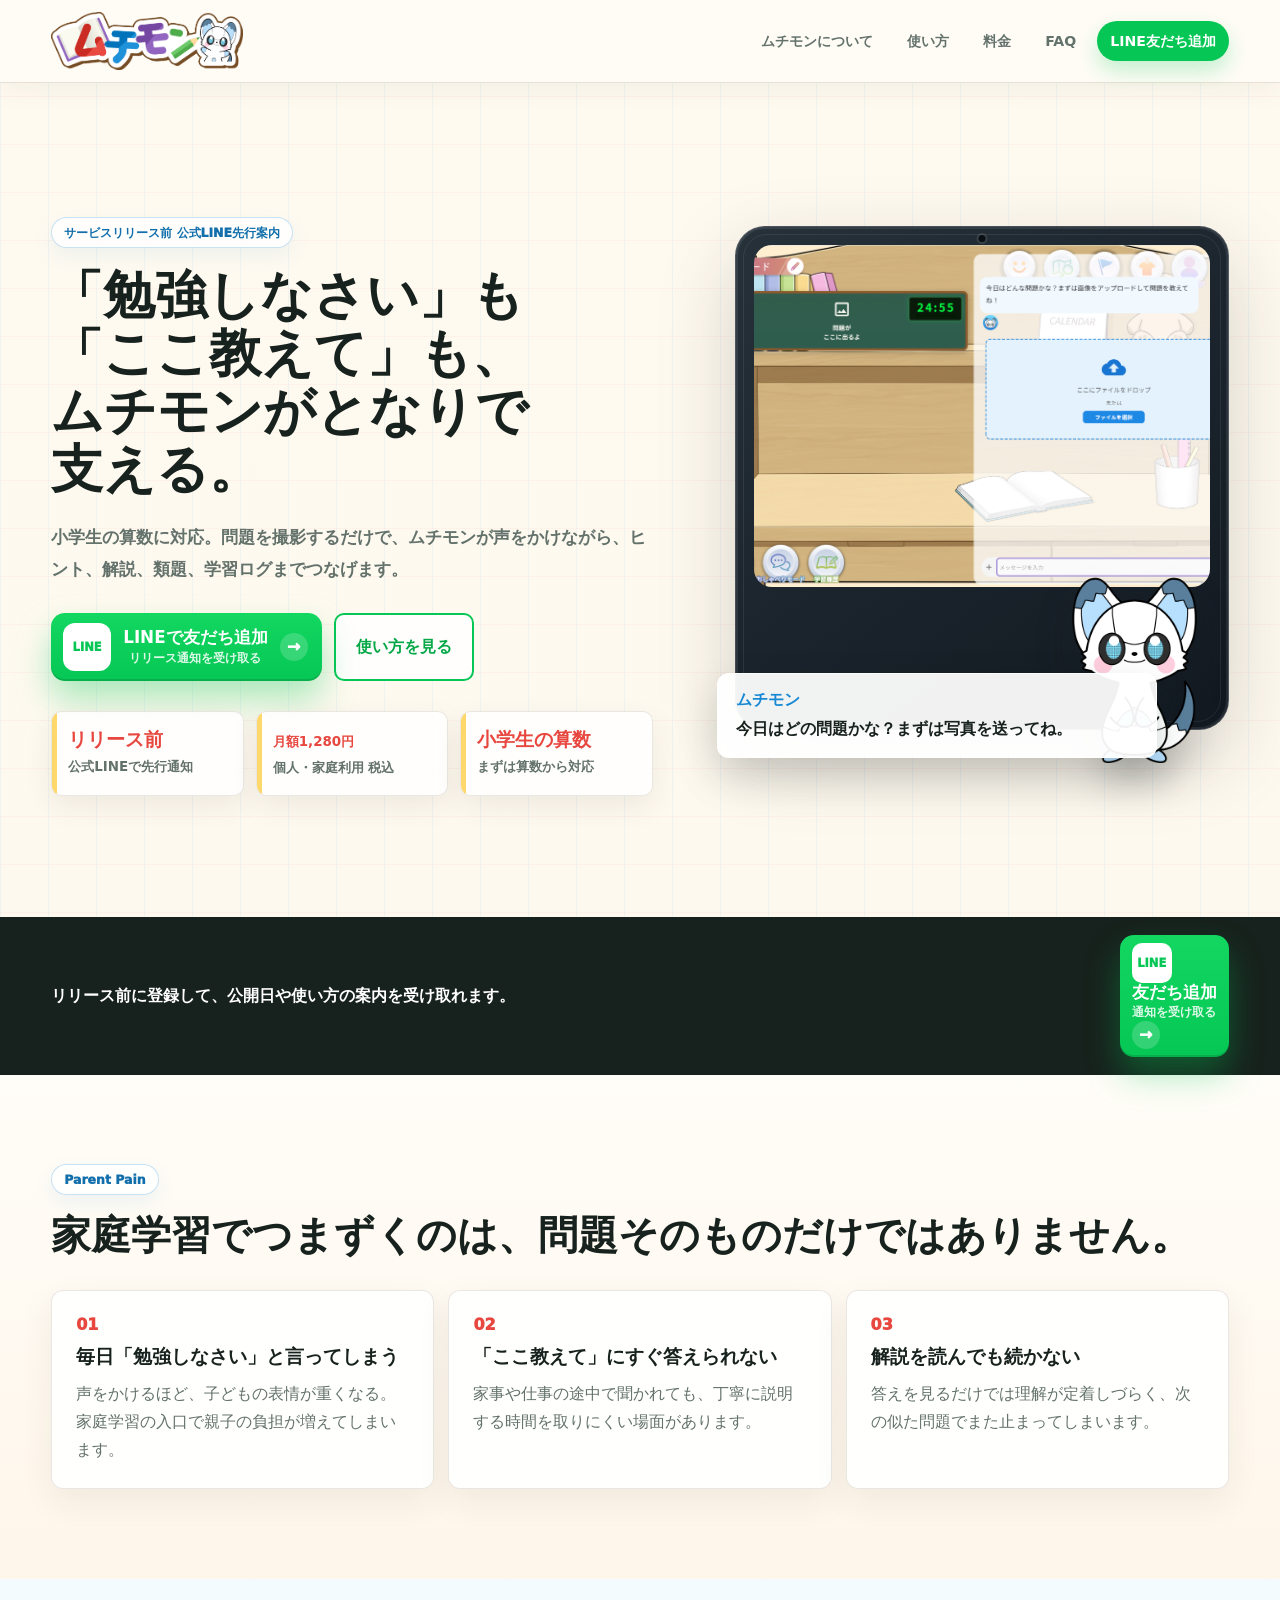
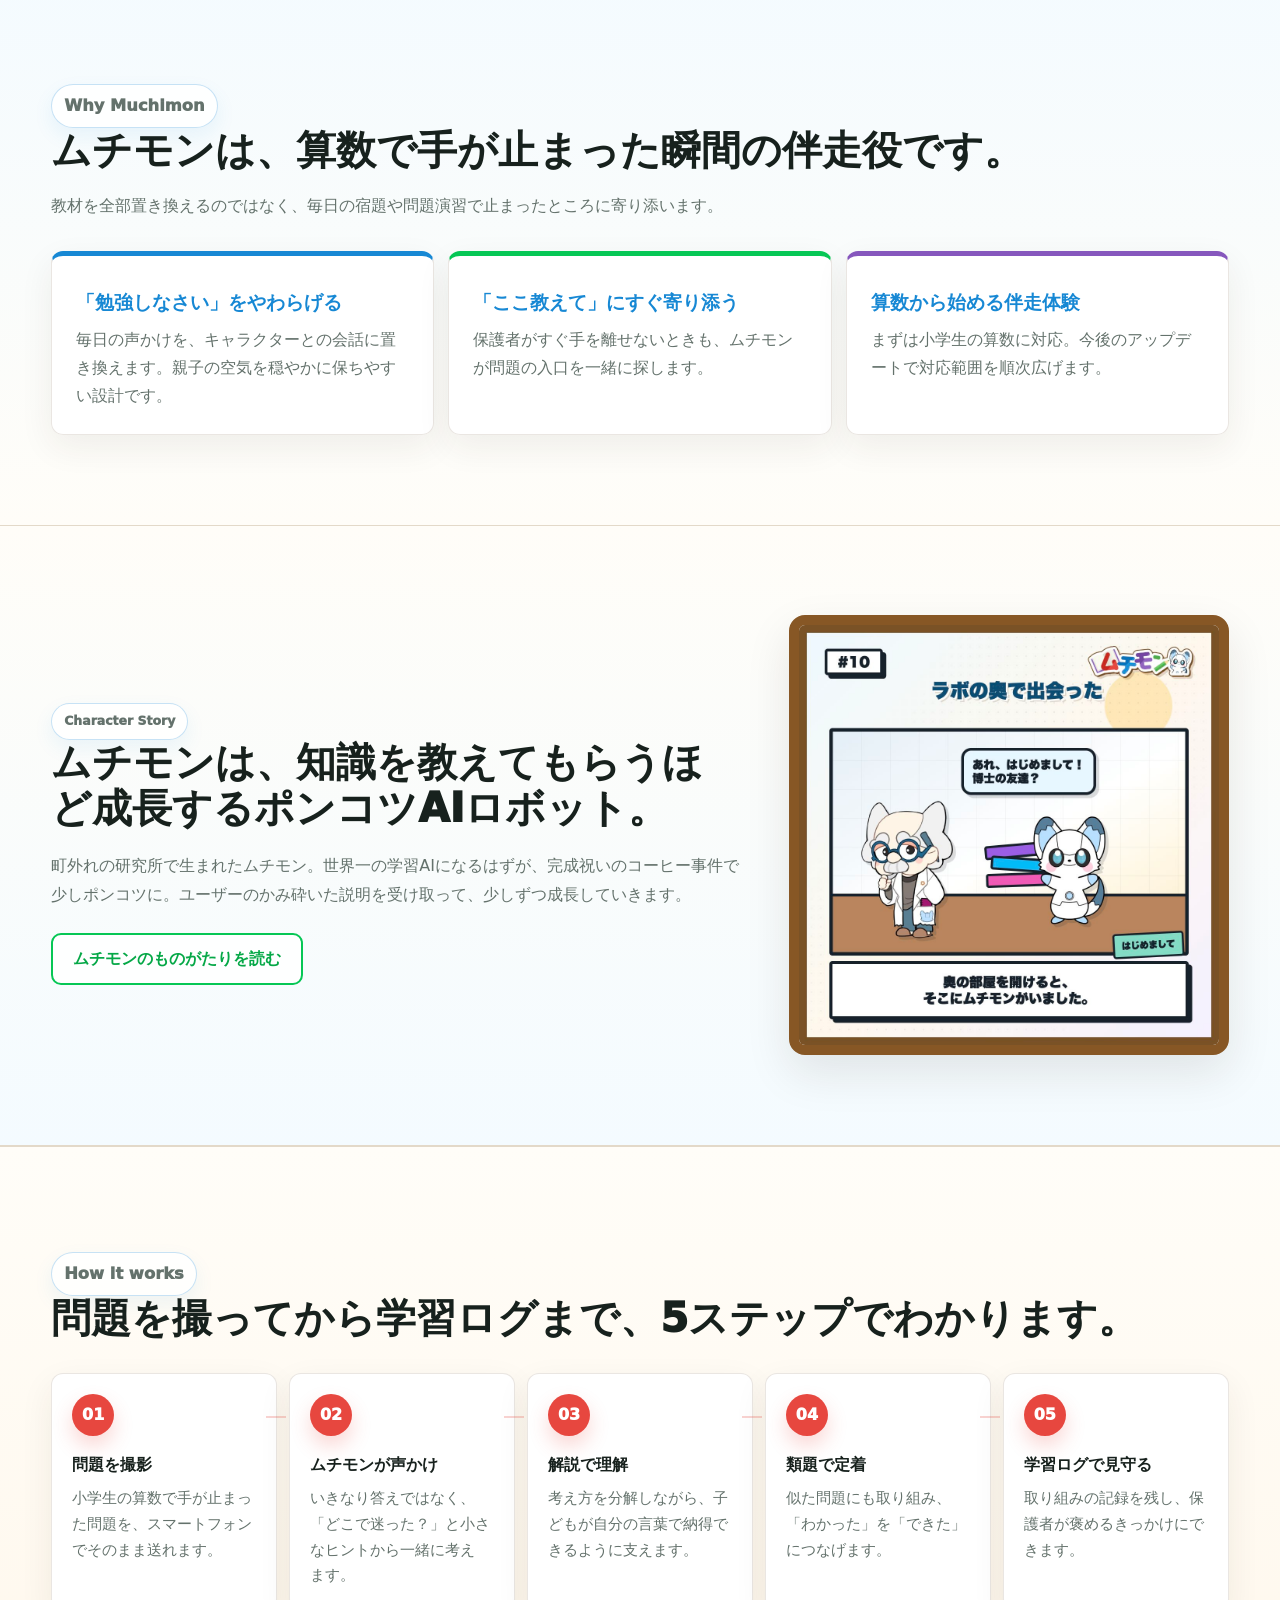
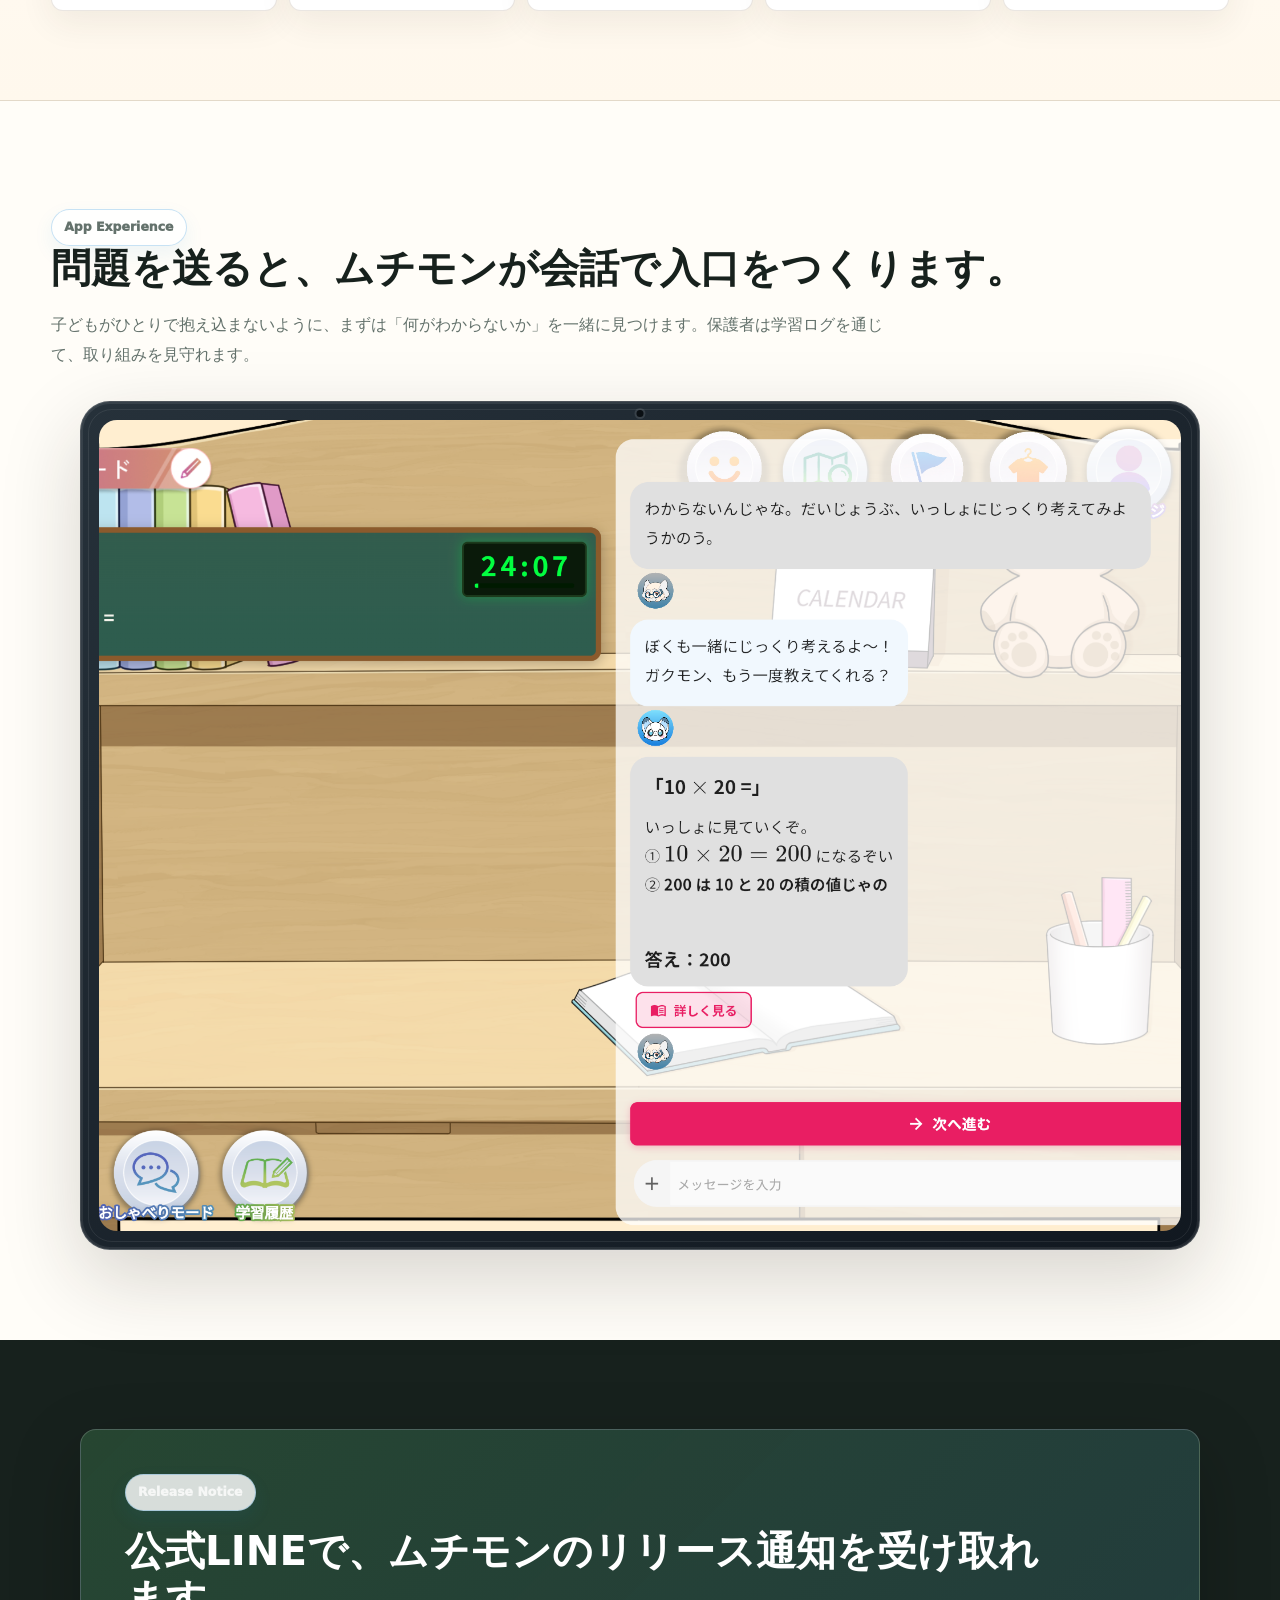
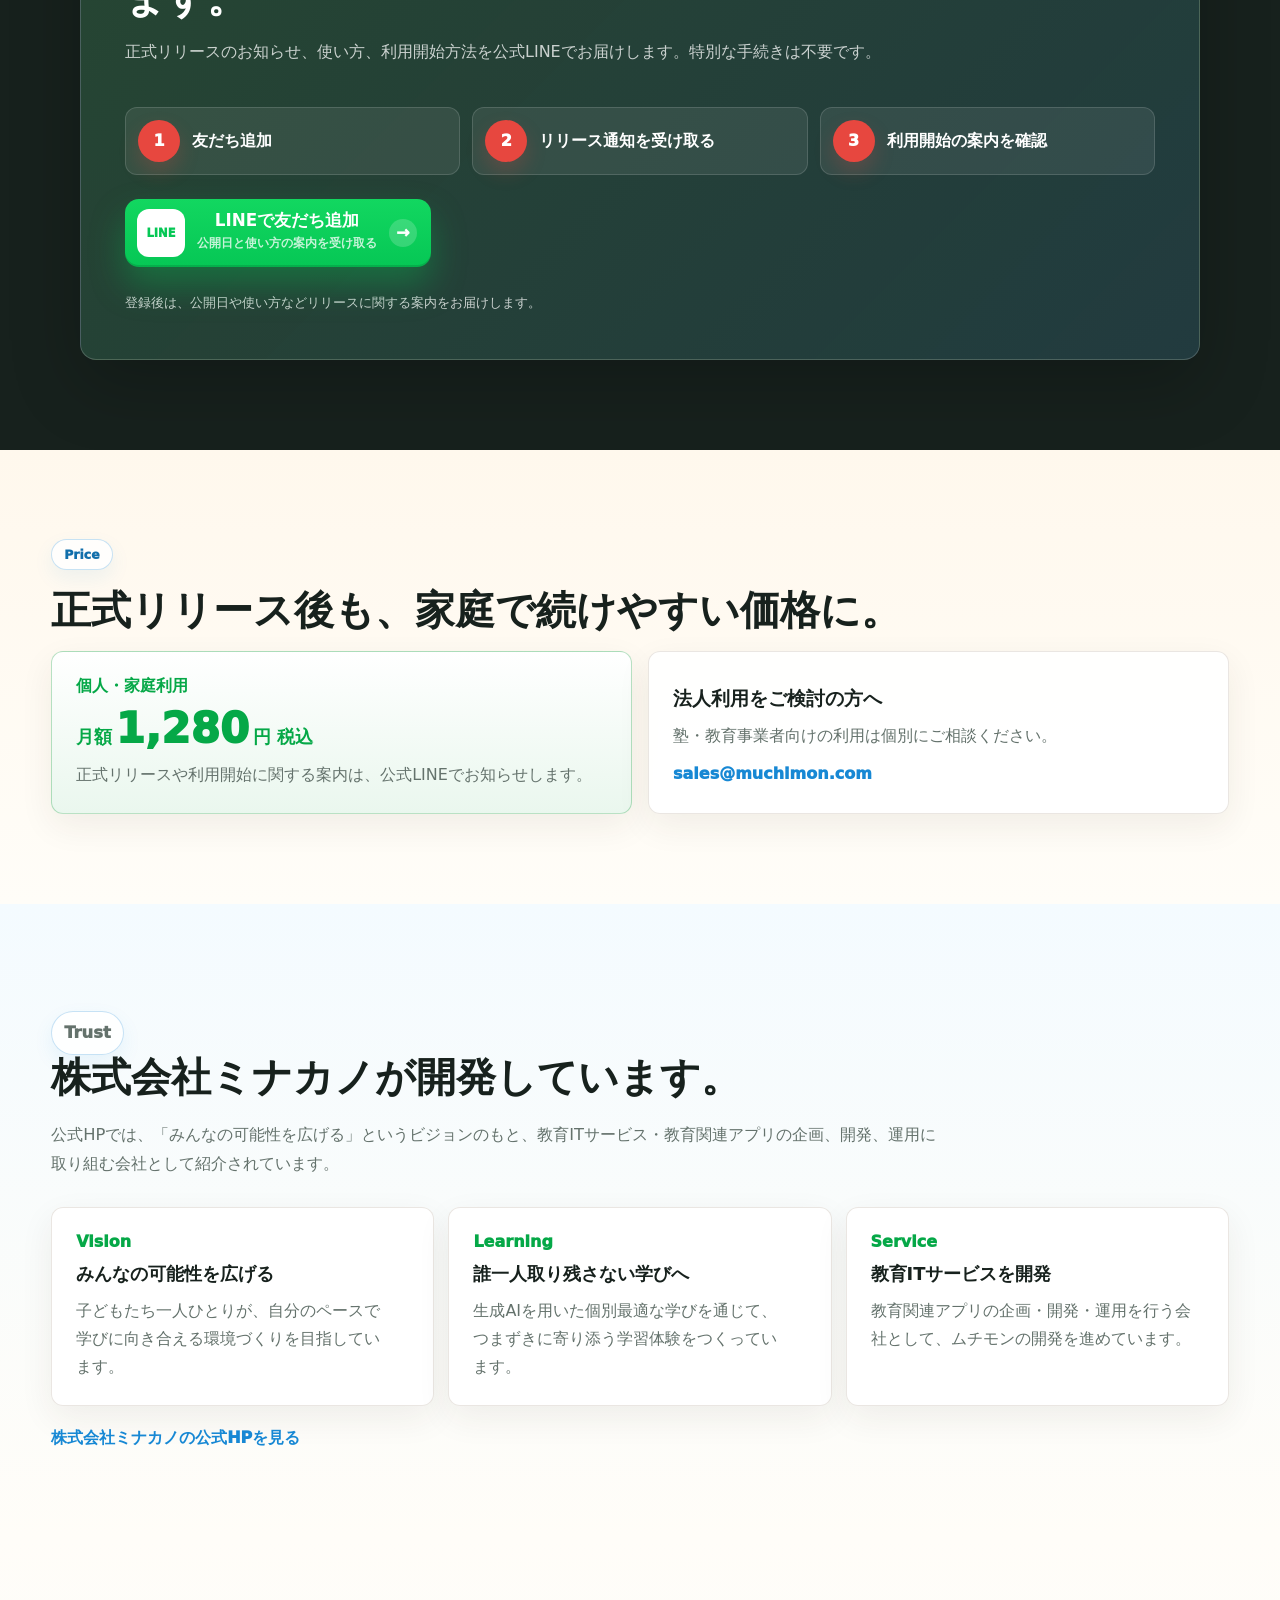
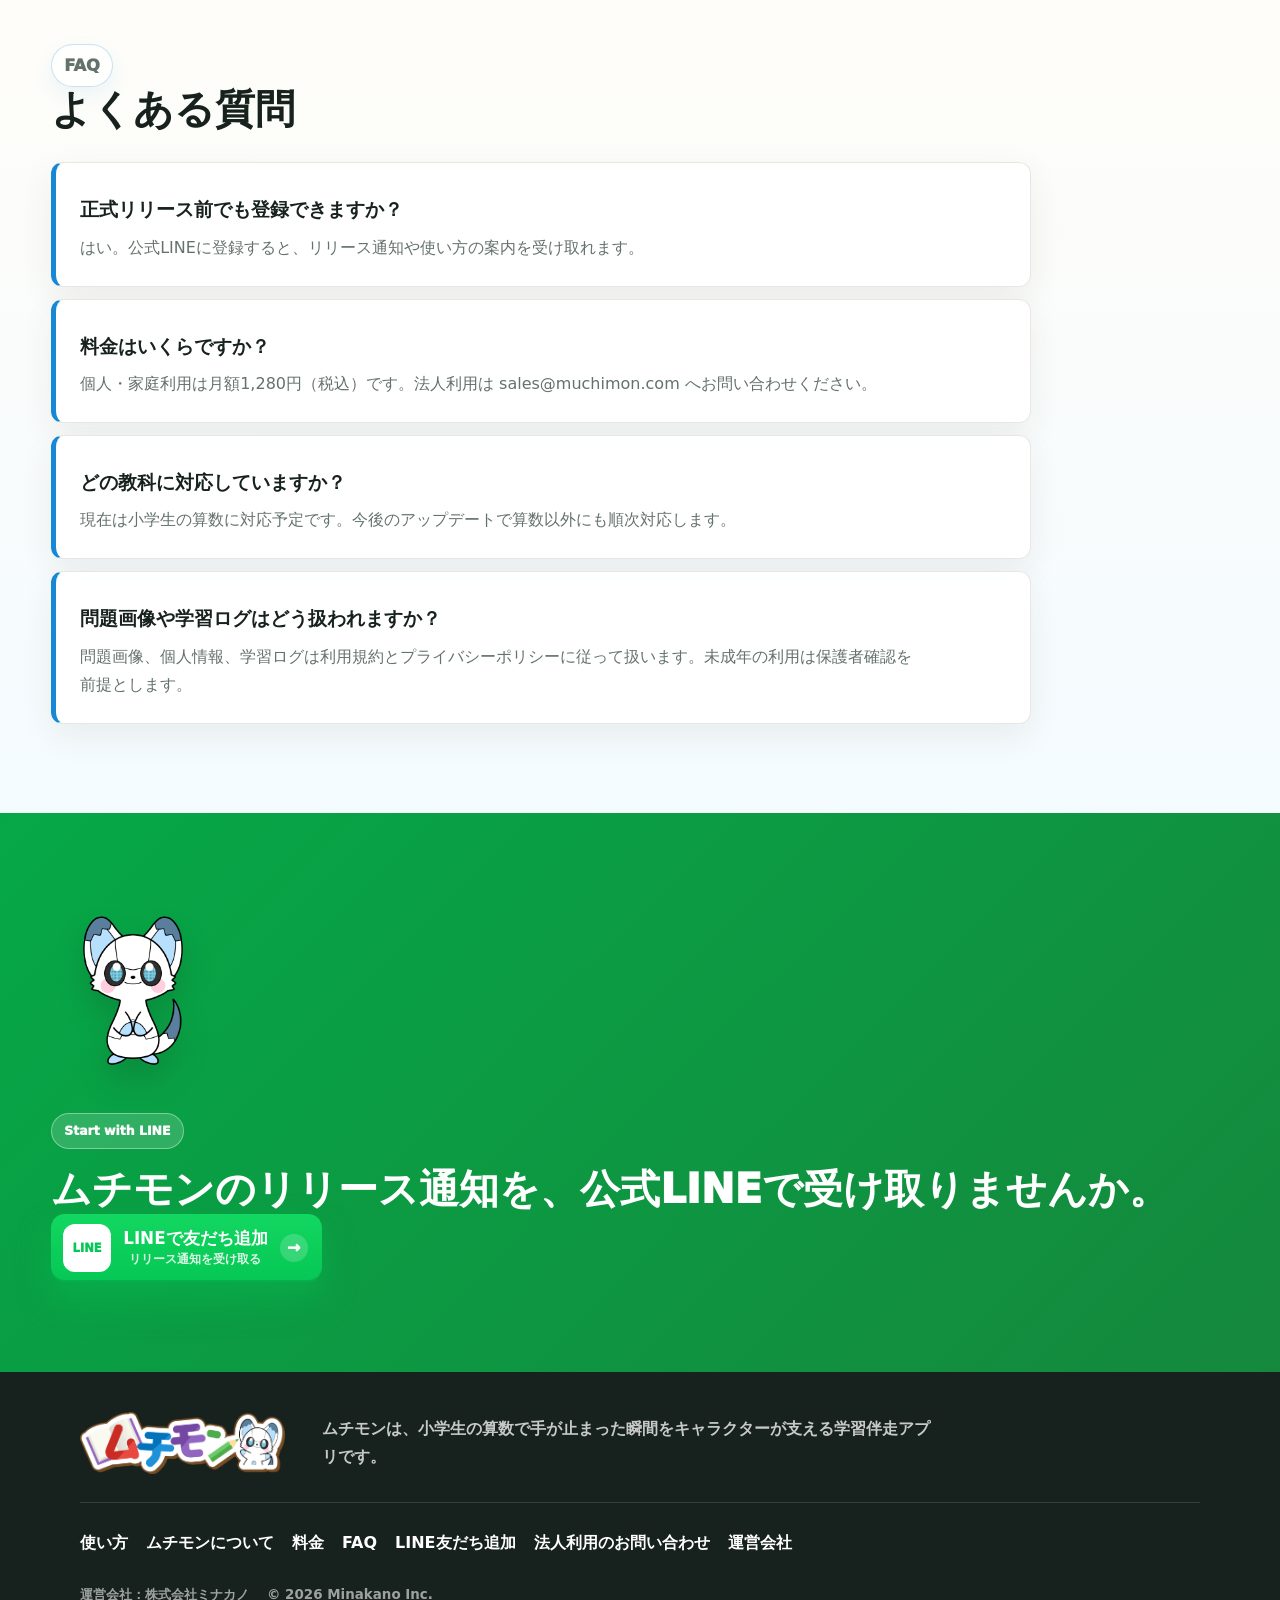
==== index.html @ a93c1282 "Fix mobile hero line breaks" ====
<!doctype html>
<html lang="ja">
  <head>
    <meta charset="UTF-8" />
    <meta name="viewport" content="width=device-width, initial-scale=1.0" />
    <title>ムチモン｜小中学生の学習伴走AI</title>
    <meta name="description" content="ムチモンは、小中学生の学習で手が止まった瞬間をキャラクターが支える学習伴走AIです。公式LINEでリリース通知と使い方の案内を受け取れます。" />
    <link rel="icon" href="/favicon.ico" sizes="any" />
    <link rel="icon" href="/assets/favicon.png" type="image/png" />
    <link rel="apple-touch-icon" href="/assets/favicon.png" />
    <link rel="stylesheet" href="./styles.css?v=20260819-history1" />
    <link rel="stylesheet" href="./story-teaser.css?v=20260819-history1" />
    <link rel="stylesheet" href="./hero-mobile.css?v=20260821-hero1" />
  </head>
  <body>
    <header class="nav">
      <a class="logo" href="#top"><img src="./assets/muchimon-logo.png" alt="ムチモン" /></a>
      <nav>
        <a href="./history/">ムチモンについて</a>
        <a href="#flow">使い方</a>
        <a href="#price">料金</a>
        <a href="#faq">FAQ</a>
        <a class="nav-cta" href="https://lin.ee/755YFJo" target="_blank" rel="noopener" data-track="line-register">LINE友だち追加</a>
      </nav>
    </header>




    <main id="top">
      <section class="hero">
        <div class="hero-copy">
          <p class="kicker">サービスリリース前 公式LINE先行案内</p>
          <h1 aria-label="「勉強しなさい」も「ここ教えて」も、ムチモンがとなりで支える。"><span class="title-line">「勉強しなさい」も</span><span class="title-line">「ここ教えて」も、</span><span class="title-line">ムチモンがとなりで</span><span class="title-line">支える。</span></h1>
          <p class="lead">小学生の算数に対応。問題を撮影するだけで、ムチモンが声をかけながら、ヒント、解説、類題、学習ログまでつなげます。</p>
          <div class="actions">
            <a class="primary line-button" href="https://lin.ee/755YFJo" target="_blank" rel="noopener" data-track="line-register"><span class="line-icon">LINE</span><span><strong>LINEで友だち追加</strong><small>リリース通知を受け取る</small></span><span class="cta-arrow">→</span></a>
            <a class="secondary" href="#flow">使い方を見る</a>
          </div>
          <div class="proof">
            <div><strong>リリース前</strong><span>公式LINEで先行通知</span></div>
            <div><strong><span class="price-prefix">月額</span><span class="price-number">1,280</span><span class="price-unit">円</span></strong><span>個人・家庭利用 税込</span></div>
            <div><strong>小学生の算数</strong><span>まずは算数から対応</span></div>
          </div>
        </div>
        <div class="hero-visual">
          <div class="ipad-frame hero-ipad"><div class="ipad-camera"></div><div class="ipad-screen"><img src="./assets/muchimon-upload.png" alt="ムチモンの学習画面" /></div></div>
          <img class="mascot" src="./assets/muchimon-character.png" alt="ムチモン" />
          <div class="bubble"><span>ムチモン</span><strong>今日はどの問題かな？まずは写真を送ってね。</strong></div>
        </div>
      </section>




      <section class="notice">
        <p>リリース前に登録して、公開日や使い方の案内を受け取れます。</p>
        <a class="line-button compact" href="https://lin.ee/755YFJo" target="_blank" rel="noopener" data-track="line-register"><span class="line-icon">LINE</span><span><strong>友だち追加</strong><small>通知を受け取る</small></span><span class="cta-arrow">→</span></a>
      </section>




      <section class="section problems">
        <div>
          <p class="kicker">Parent Pain</p>
          <h2>家庭学習でつまずくのは、問題そのものだけではありません。</h2>
        </div>
        <div class="cards three">
          <article><span>01</span><h3>毎日「勉強しなさい」と言ってしまう</h3><p>声をかけるほど、子どもの表情が重くなる。家庭学習の入口で親子の負担が増えてしまいます。</p></article>
          <article><span>02</span><h3>「ここ教えて」にすぐ答えられない</h3><p>家事や仕事の途中で聞かれても、丁寧に説明する時間を取りにくい場面があります。</p></article>
          <article><span>03</span><h3>解説を読んでも続かない</h3><p>答えを見るだけでは理解が定着しづらく、次の似た問題でまた止まってしまいます。</p></article>
        </div>
      </section>




      <section class="section features">
        <div class="heading">
          <p class="kicker">Why Muchimon</p>
          <h2>ムチモンは、算数で手が止まった瞬間の伴走役です。</h2>
          <p>教材を全部置き換えるのではなく、毎日の宿題や問題演習で止まったところに寄り添います。</p>
        </div>
        <div class="cards three">
          <article><h3>「勉強しなさい」をやわらげる</h3><p>毎日の声かけを、キャラクターとの会話に置き換えます。親子の空気を穏やかに保ちやすい設計です。</p></article>
          <article><h3>「ここ教えて」にすぐ寄り添う</h3><p>保護者がすぐ手を離せないときも、ムチモンが問題の入口を一緒に探します。</p></article>
          <article><h3>算数から始める伴走体験</h3><p>まずは小学生の算数に対応。今後のアップデートで対応範囲を順次広げます。</p></article>
        </div>
      </section>

      <section class="section story-teaser">
        <div>
          <p class="kicker">Character Story</p>
          <h2>ムチモンは、知識を教えてもらうほど成長するポンコツAIロボット。</h2>
          <p>町外れの研究所で生まれたムチモン。世界一の学習AIになるはずが、完成祝いのコーヒー事件で少しポンコツに。ユーザーのかみ砕いた説明を受け取って、少しずつ成長していきます。</p>
          <a class="secondary" href="./history/">ムチモンのものがたりを読む</a>
        </div>
        <div class="story-teaser-image">
          <img src="./assets/history/muchimon_birth_15_10.png" alt="ラボの奥でムチモンと出会うストーリー画像" loading="lazy" />
        </div>
      </section>




      <section class="section flow" id="flow">
        <div class="heading">
          <p class="kicker">How it works</p>
          <h2>問題を撮ってから学習ログまで、5ステップでわかります。</h2>
        </div>
        <div class="steps">
          <article><span>01</span><h3>問題を撮影</h3><p>小学生の算数で手が止まった問題を、スマートフォンでそのまま送れます。</p></article>
          <article><span>02</span><h3>ムチモンが声かけ</h3><p>いきなり答えではなく、「どこで迷った？」と小さなヒントから一緒に考えます。</p></article>
          <article><span>03</span><h3>解説で理解</h3><p>考え方を分解しながら、子どもが自分の言葉で納得できるように支えます。</p></article>
          <article><span>04</span><h3>類題で定着</h3><p>似た問題にも取り組み、「わかった」を「できた」につなげます。</p></article>
          <article><span>05</span><h3>学習ログで見守る</h3><p>取り組みの記録を残し、保護者が褒めるきっかけにできます。</p></article>
        </div>
      </section>




      <section class="demo">
        <div><p class="kicker">App Experience</p><h2>問題を送ると、ムチモンが会話で入口をつくります。</h2><p>子どもがひとりで抱え込まないように、まずは「何がわからないか」を一緒に見つけます。保護者は学習ログを通じて、取り組みを見守れます。</p></div>
        <div class="demo-visual"><div class="ipad-frame demo-ipad"><div class="ipad-camera"></div><div class="ipad-screen"><img src="./assets/muchimon-explain.png" alt="ムチモンが問題を一緒に確認する画面" /></div></div></div>
      </section>




      <section class="line" id="line-register">
        <div class="line-card">
          <div><p class="kicker">Release Notice</p><h2>公式LINEで、ムチモンのリリース通知を受け取れます。</h2><p>正式リリースのお知らせ、使い方、利用開始方法を公式LINEでお届けします。特別な手続きは不要です。</p></div>
          <div class="line-steps"><div><span>1</span>友だち追加</div><div><span>2</span>リリース通知を受け取る</div><div><span>3</span>利用開始の案内を確認</div></div>
          <a class="primary line-button" href="https://lin.ee/755YFJo" target="_blank" rel="noopener" data-track="line-register"><span class="line-icon">LINE</span><span><strong>LINEで友だち追加</strong><small>公開日と使い方の案内を受け取る</small></span><span class="cta-arrow">→</span></a>
          <small>登録後は、公開日や使い方などリリースに関する案内をお届けします。</small>
        </div>
      </section>




      <section class="section price" id="price">
        <div><p class="kicker">Price</p><h2>正式リリース後も、家庭で続けやすい価格に。</h2></div>
        <article class="price-card"><span>個人・家庭利用</span><strong class="price-display" aria-label="月額1,280円 税込"><span class="price-prefix">月額</span><span class="price-number">1,280</span><span class="price-unit">円</span><span class="price-tax">税込</span></strong><p>正式リリースや利用開始に関する案内は、公式LINEでお知らせします。</p></article>
        <article class="corp-card"><h3>法人利用をご検討の方へ</h3><p>塾・教育事業者向けの利用は個別にご相談ください。</p><a href="mailto:sales@muchimon.com">sales@muchimon.com</a></article>
      </section>




      <section class="section trust">
        <div class="heading trust-heading">
          <p class="kicker">Trust</p>
          <h2><span class="nowrap">株式会社ミナカノ</span>が開発しています。</h2>
          <p>公式HPでは、「みんなの可能性を広げる」というビジョンのもと、教育ITサービス・教育関連アプリの企画、開発、運用に取り組む会社として紹介されています。</p>
        </div>
        <div class="trust-grid">
          <article><span>Vision</span><h3>みんなの可能性を広げる</h3><p>子どもたち一人ひとりが、自分のペースで学びに向き合える環境づくりを目指しています。</p></article>
          <article><span>Learning</span><h3>誰一人取り残さない学びへ</h3><p>生成AIを用いた個別最適な学びを通じて、つまずきに寄り添う学習体験をつくっています。</p></article>
          <article><span>Service</span><h3>教育ITサービスを開発</h3><p>教育関連アプリの企画・開発・運用を行う会社として、ムチモンの開発を進めています。</p></article>
        </div>
        <a class="trust-link" href="https://minakano.co.jp/" target="_blank" rel="noopener">株式会社ミナカノの公式HPを見る</a>
      </section>




      <section class="section faq" id="faq">
        <div class="heading"><p class="kicker">FAQ</p><h2>よくある質問</h2></div>
        <div class="faq-list"><article><h3>正式リリース前でも登録できますか？</h3><p>はい。公式LINEに登録すると、リリース通知や使い方の案内を受け取れます。</p></article><article><h3>料金はいくらですか？</h3><p>個人・家庭利用は月額1,280円（税込）です。法人利用は sales@muchimon.com へお問い合わせください。</p></article><article><h3>どの教科に対応していますか？</h3><p>現在は小学生の算数に対応予定です。今後のアップデートで算数以外にも順次対応します。</p></article><article><h3>問題画像や学習ログはどう扱われますか？</h3><p>問題画像、個人情報、学習ログは利用規約とプライバシーポリシーに従って扱います。未成年の利用は保護者確認を前提とします。</p></article></div>
      </section>




      <section class="final-cta"><img src="./assets/muchimon-character.png" alt="ムチモン" /><div><p class="kicker">Start with LINE</p><h2>ムチモンのリリース通知を、<span class="nowrap">公式LINE</span>で受け取りませんか。</h2><a class="primary line-button" href="https://lin.ee/755YFJo" target="_blank" rel="noopener" data-track="line-register"><span class="line-icon">LINE</span><span><strong>LINEで友だち追加</strong><small>リリース通知を受け取る</small></span><span class="cta-arrow">→</span></a></div></section>
    </main>




    <footer class="site-footer">
      <div class="footer-main">
        <a class="footer-logo" href="#top"><img src="./assets/muchimon-logo.png" alt="ムチモン" /></a>
        <p>ムチモンは、小学生の算数で手が止まった瞬間をキャラクターが支える学習伴走アプリです。</p>
      </div>
      <div class="footer-links" aria-label="フッターナビゲーション">
        <a href="#flow">使い方</a>
        <a href="./history/">ムチモンについて</a>
        <a href="#price">料金</a>
        <a href="#faq">FAQ</a>
        <a href="https://lin.ee/755YFJo" target="_blank" rel="noopener" data-track="line-register">LINE友だち追加</a>
        <a href="mailto:sales@muchimon.com">法人利用のお問い合わせ</a>
        <a href="https://minakano.co.jp/" target="_blank" rel="noopener">運営会社</a>
      </div>
      <div class="footer-bottom">
        <span>運営会社：株式会社ミナカノ</span>
        <span>&copy; 2026 Minakano Inc.</span>
      </div>
    </footer>
  </body>
</html>
---- styles.css ----
:root{--bg:#fbf7ee;--ink:#17211d;--muted:#64726c;--line:#e3d9c9;--blue:#1788d4;--red:#e7473f;--green:#06c755;--green-dark:#05a847;--green-soft:#eaf7ee;--yellow:#ffd86b;--purple:#8657bd;--shadow:0 18px 45px rgba(41,31,18,.10);--shadow-strong:0 28px 80px rgba(33,27,20,.18);font-family:"Hiragino Maru Gothic ProN","Hiragino Sans","Yu Gothic","Meiryo",system-ui,sans-serif}*{box-sizing:border-box}html{scroll-behavior:smooth}body{margin:0;color:var(--ink);background:linear-gradient(90deg,rgba(23,136,212,.055) 1px,transparent 1px),linear-gradient(rgba(231,71,63,.045) 1px,transparent 1px),linear-gradient(180deg,#fffaf0 0%,var(--bg) 42%,#f8fbff 100%);background-size:48px 48px,48px 48px,auto}a{color:inherit;text-decoration:none}img{display:block;max-width:100%}.nowrap{white-space:nowrap}.nav{position:sticky;top:0;z-index:20;display:flex;align-items:center;justify-content:space-between;gap:20px;border-bottom:1px solid rgba(124,103,75,.18);background:rgba(255,252,246,.88);padding:12px clamp(18px,4vw,56px);backdrop-filter:blur(18px);box-shadow:0 8px 24px rgba(54,43,26,.05)}.logo img{width:clamp(138px,15vw,214px)}.nav nav{display:flex;flex-wrap:wrap;justify-content:flex-end;gap:8px}.nav nav a{display:inline-flex;align-items:center;min-height:40px;border-radius:999px;color:var(--muted);font-size:.88rem;font-weight:900;padding:8px 13px;white-space:nowrap;transition:transform .18s ease,background .18s ease,color .18s ease}.nav nav a:hover{background:#fff;color:var(--ink);transform:translateY(-1px)}.nav .nav-cta{background:var(--green);color:#fff;box-shadow:0 10px 22px rgba(6,199,85,.24)}.hero{display:grid;grid-template-columns:minmax(420px,.94fr) minmax(420px,.8fr);gap:clamp(32px,5vw,72px);align-items:center;min-height:calc(100vh - 66px);padding:clamp(44px,6vw,84px) clamp(18px,4vw,56px) 64px}.kicker{display:inline-flex;align-items:center;min-height:31px;margin:0 0 18px;border:1px solid rgba(23,136,212,.24);border-radius:999px;background:rgba(255,255,255,.82);color:#126fab;font-size:.78rem;font-weight:950;line-height:1.25;padding:6px 12px;box-shadow:0 8px 20px rgba(23,136,212,.08)}.hero h1,.section h2,.demo h2,.final-cta h2{margin:0;color:var(--ink);font-weight:950;letter-spacing:0;line-break:strict;text-wrap:pretty}.hero h1{max-width:860px;font-size:clamp(2.7rem,4.05vw,4.8rem);line-height:1.12}.title-line{display:block}.lead,.heading p,.demo p,.line-card p,.trust p,.final-cta p{color:var(--muted);line-height:1.82;text-wrap:pretty}.lead{max-width:650px;margin:24px 0 0;font-size:clamp(1rem,1.35vw,1.18rem);font-weight:800}.actions{display:flex;flex-wrap:wrap;gap:12px;margin-top:28px}.primary,.secondary{display:inline-flex;align-items:center;justify-content:center;min-height:52px;border:2px solid var(--green);border-radius:10px;font-weight:950;line-height:1.4;padding:12px 20px;text-align:center;transition:transform .18s ease,box-shadow .18s ease,background .18s ease}.primary{background:linear-gradient(180deg,#19d767 0%,var(--green) 100%);color:#fff;box-shadow:0 16px 30px rgba(6,199,85,.28)}.primary:hover{transform:translateY(-2px);box-shadow:0 20px 36px rgba(6,199,85,.34)}.secondary{background:rgba(255,255,255,.9);color:var(--green-dark)}.line-button{position:relative;gap:12px;justify-content:flex-start;min-height:64px;border:0;border-radius:14px;background:linear-gradient(180deg,#12d760 0%,#06c755 100%);color:#fff;padding:10px 14px 10px 12px;box-shadow:0 18px 34px rgba(6,199,85,.34),inset 0 -2px 0 rgba(0,0,0,.12);white-space:normal}.line-button strong{display:block;font-size:1.05rem;line-height:1.15}.line-button small{display:block;margin-top:3px;color:rgba(255,255,255,.86);font-size:.76rem;font-weight:900;line-height:1.25}.line-icon{display:inline-grid;flex:0 0 auto;width:48px;height:48px;place-items:center;border-radius:12px;background:#fff;color:#06c755;font-size:.72rem;font-weight:1000;letter-spacing:0}.cta-arrow{display:inline-grid;flex:0 0 auto;width:28px;height:28px;place-items:center;margin-left:auto;border-radius:999px;background:rgba(255,255,255,.18);font-weight:1000}.line-button.compact{min-height:54px;padding:8px 12px}.line-button.compact .line-icon{width:40px;height:40px;border-radius:10px}.proof{display:grid;grid-template-columns:repeat(3,minmax(0,1fr));gap:12px;margin:30px 0 0}.proof div{position:relative;overflow:hidden;border:1px solid rgba(124,103,75,.16);border-radius:10px;background:rgba(255,255,255,.86);padding:16px;box-shadow:0 10px 28px rgba(54,43,26,.08)}.proof div:before{content:"";position:absolute;inset:0 auto 0 0;width:5px;background:var(--yellow)}.proof strong{display:block;color:var(--red);font-size:1.18rem;font-weight:950;line-height:1.25}.proof span{display:block;margin-top:5px;color:var(--muted);font-size:.84rem;font-weight:800;line-height:1.55}.hero-visual{position:relative;min-height:560px}.ipad-frame{position:relative;border-radius:30px;background:linear-gradient(145deg,#26313a,#111820);padding:18px;border:1px solid rgba(255,255,255,.22);box-shadow:var(--shadow-strong),inset 0 0 0 2px rgba(255,255,255,.08)}.ipad-frame:before{content:"";position:absolute;inset:7px;border-radius:24px;border:1px solid rgba(255,255,255,.08);pointer-events:none}.ipad-camera{position:absolute;top:8px;left:50%;width:7px;height:7px;border-radius:999px;background:#0a0f13;box-shadow:0 0 0 2px rgba(255,255,255,.10);transform:translateX(-50%);z-index:2}.ipad-screen{overflow:hidden;border-radius:18px;background:#fff;aspect-ratio:4/3}.ipad-screen img{width:100%;height:100%;object-fit:cover}.hero-ipad{position:absolute;inset:0 0 56px 18px}.demo-ipad{max-width:1120px;margin:0 auto}.mascot{position:absolute;right:-8px;bottom:0;width:min(40%,250px);filter:drop-shadow(0 22px 18px rgba(26,36,41,.24))}.bubble{position:absolute;left:0;bottom:28px;width:min(440px,86%);border:1px solid rgba(255,255,255,.84);border-radius:12px;background:rgba(255,255,255,.94);box-shadow:0 18px 40px rgba(22,31,35,.18);padding:16px 18px}.bubble span{color:var(--blue);font-weight:950}.bubble strong{display:block;margin-top:6px;line-height:1.55}.notice{display:flex;align-items:center;justify-content:space-between;gap:18px;background:#17211d;color:#fff;padding:18px clamp(18px,4vw,56px)}.notice p{margin:0;font-weight:900;line-height:1.5}.section,.demo,.final-cta{padding:clamp(58px,7vw,96px) clamp(18px,4vw,56px)}.section h2,.demo h2,.final-cta h2{max-width:1180px;font-size:clamp(1.9rem,3.15vw,3.35rem);line-height:1.16}.heading{max-width:1180px}.heading p{max-width:860px;margin:16px 0 0;font-size:1.02rem}.problems{display:grid;grid-template-columns:1fr;gap:30px;background:linear-gradient(180deg,#fffdf8 0%,#fff6ea 100%)}.cards{display:grid;gap:14px}.three{grid-template-columns:repeat(auto-fit,minmax(min(100%,300px),1fr))}.cards article,.faq-list article,.price-card,.corp-card{border:1px solid rgba(124,103,75,.16);border-radius:12px;background:rgba(255,255,255,.92);padding:24px;box-shadow:0 12px 34px rgba(54,43,26,.07)}.cards article{transition:transform .18s ease,box-shadow .18s ease}.cards article:hover{transform:translateY(-3px);box-shadow:var(--shadow)}.cards span{color:var(--red);font-weight:950}.cards h3,.faq-list h3,.corp-card h3{margin:10px 0;font-size:1.16rem;line-height:1.42;text-wrap:pretty}.cards p,.faq-list p,.price-card p,.corp-card p{margin:0;color:var(--muted);line-height:1.75;text-wrap:pretty}.features{background:linear-gradient(180deg,#f4fbff 0%,#fffdf8 100%)}.features .cards{margin-top:30px}.features .cards article:nth-child(1){border-top:5px solid var(--blue)}.features .cards article:nth-child(2){border-top:5px solid var(--green)}.features .cards article:nth-child(3){border-top:5px solid var(--purple)}.features .cards h3{color:var(--blue)}.flow{background:linear-gradient(180deg,#fffdf8 0%,#fff8ed 100%);border-block:1px solid var(--line)}.steps{display:grid;grid-template-columns:repeat(5,minmax(0,1fr));gap:12px;margin-top:30px}.steps article{position:relative;min-height:238px;border:1px solid rgba(124,103,75,.16);border-radius:12px;background:#fff;padding:20px;box-shadow:0 12px 34px rgba(54,43,26,.07)}.steps article:after{content:"";position:absolute;top:42px;right:-10px;width:20px;height:2px;background:rgba(231,71,63,.24)}.steps article:last-child:after{display:none}.steps span,.line-steps span{display:inline-grid;width:42px;height:42px;place-items:center;border-radius:999px;background:var(--red);color:#fff;font-weight:950;box-shadow:0 10px 20px rgba(231,71,63,.22)}.steps h3{margin:18px 0 10px;font-size:1.02rem;line-height:1.35;text-wrap:pretty}.steps p{margin:0;max-width:34em;color:var(--muted);font-size:.94rem;line-height:1.72;text-wrap:pretty}.demo{display:grid;grid-template-columns:1fr;gap:32px;align-items:center;background:#fffdf8}.demo p{max-width:860px;margin:18px 0 0}.line{padding:clamp(56px,7vw,96px) clamp(18px,4vw,56px);background:#17211d}.line-card{display:grid;grid-template-columns:1fr;gap:24px;align-items:center;max-width:1120px;margin:0 auto;border:1px solid rgba(255,255,255,.18);border-radius:16px;background:linear-gradient(135deg,rgba(51,168,82,.18),rgba(23,136,212,.12)),#23302a;color:#fff;padding:clamp(24px,5vw,44px);box-shadow:0 24px 70px rgba(0,0,0,.22)}.line-card h2{margin:0;color:#fff;font-size:clamp(1.9rem,3.15vw,3.35rem);line-height:1.16;text-wrap:pretty}.line-card p,.line-card small{color:rgba(255,255,255,.76);line-height:1.8}.line-card .primary,.line-card small{justify-self:start}.line-steps{display:grid;grid-template-columns:repeat(3,minmax(0,1fr));gap:12px}.line-steps div{display:grid;grid-template-columns:42px minmax(0,1fr);align-items:center;gap:12px;border:1px solid rgba(255,255,255,.14);border-radius:12px;background:rgba(255,255,255,.08);font-weight:900;line-height:1.4;padding:12px}.price{display:grid;grid-template-columns:1fr 1fr;gap:16px;align-items:stretch;background:linear-gradient(180deg,#fff8ed 0%,#fffdf8 100%)}.price>div{grid-column:1/-1}.price-card{border-color:rgba(51,168,82,.34);background:linear-gradient(180deg,#fff 0%,var(--green-soft) 100%)}.price-card span{color:var(--green-dark);font-weight:950}.price-card strong{display:block;margin:12px 0;color:var(--green-dark);font-size:clamp(2rem,3.3vw,3.2rem);line-height:1.08}.price-card .price-display{display:flex!important;align-items:baseline;gap:.08em;flex-wrap:nowrap;white-space:nowrap}.price-card .price-display span,.proof strong span{display:inline;margin-top:0;color:inherit}.price-card .price-display .price-prefix,.price-card .price-display .price-unit,.price-card .price-display .price-tax{font-size:.42em;font-weight:950;line-height:1;letter-spacing:0}.price-card .price-display .price-number{font-size:1em;line-height:.95;letter-spacing:0}.price-card .price-display .price-tax{margin-left:.18em}.proof strong:has(.price-number){white-space:nowrap}.proof strong .price-prefix,.proof strong .price-unit{font-size:.7em;line-height:1;letter-spacing:0;vertical-align:baseline}.corp-card a{display:inline-flex;margin-top:14px;color:var(--blue);font-weight:950}.trust{background:linear-gradient(180deg,#f4fbff 0%,#fffdf8 100%)}.trust-heading p{max-width:900px;margin:18px 0 0}.trust-grid{display:grid;grid-template-columns:repeat(3,minmax(0,1fr));gap:14px;margin-top:28px}.trust-grid article{border:1px solid rgba(124,103,75,.16);border-radius:12px;background:rgba(255,255,255,.92);padding:24px;box-shadow:0 12px 34px rgba(54,43,26,.07)}.trust-grid span{color:var(--green-dark);font-weight:950}.trust-grid h3{margin:10px 0;font-size:1.12rem;line-height:1.42}.trust-grid p{margin:0;color:var(--muted);line-height:1.75}.trust-link{display:inline-flex;margin-top:22px;color:var(--blue);font-weight:950}.faq{background:linear-gradient(180deg,#fffdf8 0%,#f4fbff 100%)}.faq-list{display:grid;gap:12px;max-width:980px;margin-top:28px}.faq-list article{border-left:5px solid var(--blue)}.faq-list p{max-width:52em}.final-cta{display:grid;grid-template-columns:1fr;gap:30px;align-items:center;background:linear-gradient(135deg,var(--green-dark) 0%,#15883d 100%);color:#fff}.final-cta h2{color:#fff}.final-cta .kicker{border-color:rgba(255,255,255,.38);background:rgba(255,255,255,.16);color:#fff;box-shadow:none}.final-cta img{justify-self:start;max-height:180px;object-fit:contain;filter:drop-shadow(0 18px 14px rgba(16,79,36,.24))}.site-footer{background:#17211d;color:#fff;padding:40px clamp(18px,4vw,56px) 24px}.footer-main{display:grid;grid-template-columns:minmax(160px,220px) minmax(0,620px);gap:22px;align-items:center;max-width:1120px;margin:0 auto}.footer-logo img{width:clamp(150px,16vw,220px)}.footer-main p{margin:0;color:rgba(255,255,255,.76);font-weight:800;line-height:1.75}.footer-links{display:flex;flex-wrap:wrap;gap:10px 18px;max-width:1120px;margin:28px auto 0;padding-top:24px;border-top:1px solid rgba(255,255,255,.14)}.footer-links a{display:inline-flex;align-items:center;min-height:34px;color:#fff;font-weight:900;line-height:1.3;white-space:nowrap}.footer-links a:hover{color:#aee5bd}.footer-bottom{display:flex;flex-wrap:wrap;gap:8px 18px;max-width:1120px;margin:24px auto 0;color:rgba(255,255,255,.58);font-size:.84rem;font-weight:800;line-height:1.5}.footer-bottom span{white-space:nowrap}@media(max-width:1180px){.hero{grid-template-columns:minmax(360px,.95fr) minmax(360px,.82fr)}.hero h1{font-size:clamp(2.55rem,4.65vw,4.25rem);max-width:760px}.hero-visual{min-height:500px}.lead{max-width:600px}.steps{gap:10px}.steps article{min-height:236px;padding:18px}.steps h3{font-size:.98rem}.steps p{font-size:.88rem}}@media(max-width:980px){.hero,.problems,.demo,.line-card,.final-cta,.trust-grid,.line-steps{grid-template-columns:1fr}.steps{grid-template-columns:1fr}.steps article:after{display:none}.steps article{min-height:auto}.steps h3{font-size:1.08rem}.steps p{font-size:1rem}.hero{min-height:auto;gap:34px}.hero h1{max-width:780px}.hero-visual{min-height:470px;max-width:720px;width:100%;margin:0 auto}.hero-ipad{position:relative;inset:auto}.proof{grid-template-columns:1fr}.line-card .primary,.line-card small{justify-self:stretch}.price{grid-template-columns:1fr;align-items:start}.footer-main{grid-template-columns:1fr}}@media(max-width:640px){.nav{align-items:flex-start;flex-direction:column;padding:10px 16px}.logo img{width:136px}.nav nav{justify-content:flex-start;gap:6px}.nav nav a{min-height:36px;font-size:.82rem;padding:7px 10px}.hero{padding:34px 18px 42px}.hero h1{font-size:clamp(2.15rem,10vw,3rem);line-height:1.16;max-width:100%}.kicker{margin-bottom:14px;font-size:.72rem}.lead{margin-top:18px;font-size:1rem;line-height:1.78}.actions{margin-top:22px}.primary,.secondary,.line-button{width:100%;min-height:56px}.proof{margin-top:22px}.hero-visual{min-height:auto}.ipad-frame{border-radius:24px;padding:12px}.ipad-frame:before{border-radius:19px}.ipad-screen{border-radius:14px}.mascot{width:38%;right:0}.bubble{left:12px;right:12px;bottom:18px;width:auto;padding:14px}.notice{align-items:flex-start;flex-direction:column}.section,.demo,.line,.final-cta{padding:44px 18px}.section h2,.demo h2,.line-card h2,.final-cta h2{font-size:clamp(1.75rem,7.2vw,2.35rem);line-height:1.22}.cards article,.faq-list article,.price-card,.corp-card,.trust-grid article{padding:20px}.line-card{padding:24px 18px}.final-cta img{max-height:180px}.site-footer{padding:34px 18px 22px}.footer-links{gap:8px 14px}.footer-links a{font-size:.9rem}.footer-bottom span{white-space:normal}}
---- story-teaser.css ----
.story-teaser {
  display: grid;
  grid-template-columns: minmax(0, 1fr) minmax(280px, 440px);
  gap: clamp(24px, 4vw, 48px);
  align-items: center;
  background: linear-gradient(180deg, #fffdf8 0%, #f4fbff 100%);
  border-block: 1px solid var(--line);
}

.story-teaser p {
  max-width: 760px;
  margin: 18px 0 0;
  color: var(--muted);
  line-height: 1.82;
  text-wrap: pretty;
}

.story-teaser .secondary {
  margin-top: 24px;
}

.story-teaser-image {
  overflow: hidden;
  border: 10px solid #875725;
  border-radius: 16px;
  background: #fff;
  box-shadow: var(--shadow);
}

.story-teaser-image img {
  width: 100%;
  height: 100%;
  object-fit: cover;
}

@media (max-width: 980px) {
  .story-teaser {
    grid-template-columns: 1fr;
  }

  .story-teaser-image {
    width: 100%;
    max-width: 560px;
    margin: 0 auto;
  }
}

@media (max-width: 640px) {
  .story-teaser-image {
    border-width: 6px;
    border-radius: 12px;
  }
}
---- hero-mobile.css ----
@media (max-width: 640px) {
  .hero {
    padding-top: 28px;
  }

  .hero h1 {
    max-width: 100%;
    font-size: 2.05rem;
    line-height: 1.22;
    word-break: keep-all;
    overflow-wrap: normal;
    text-wrap: balance;
  }

  .title-line {
    display: inline-block;
    white-space: nowrap;
  }

  .title-line:nth-child(2)::after,
  .title-line:nth-child(3)::after {
    content: "";
    display: block;
  }

  .lead {
    font-size: .98rem;
    line-height: 1.72;
    word-break: keep-all;
    overflow-wrap: anywhere;
  }
}

@media (max-width: 374px) {
  .hero h1 {
    font-size: 1.9rem;
  }
}
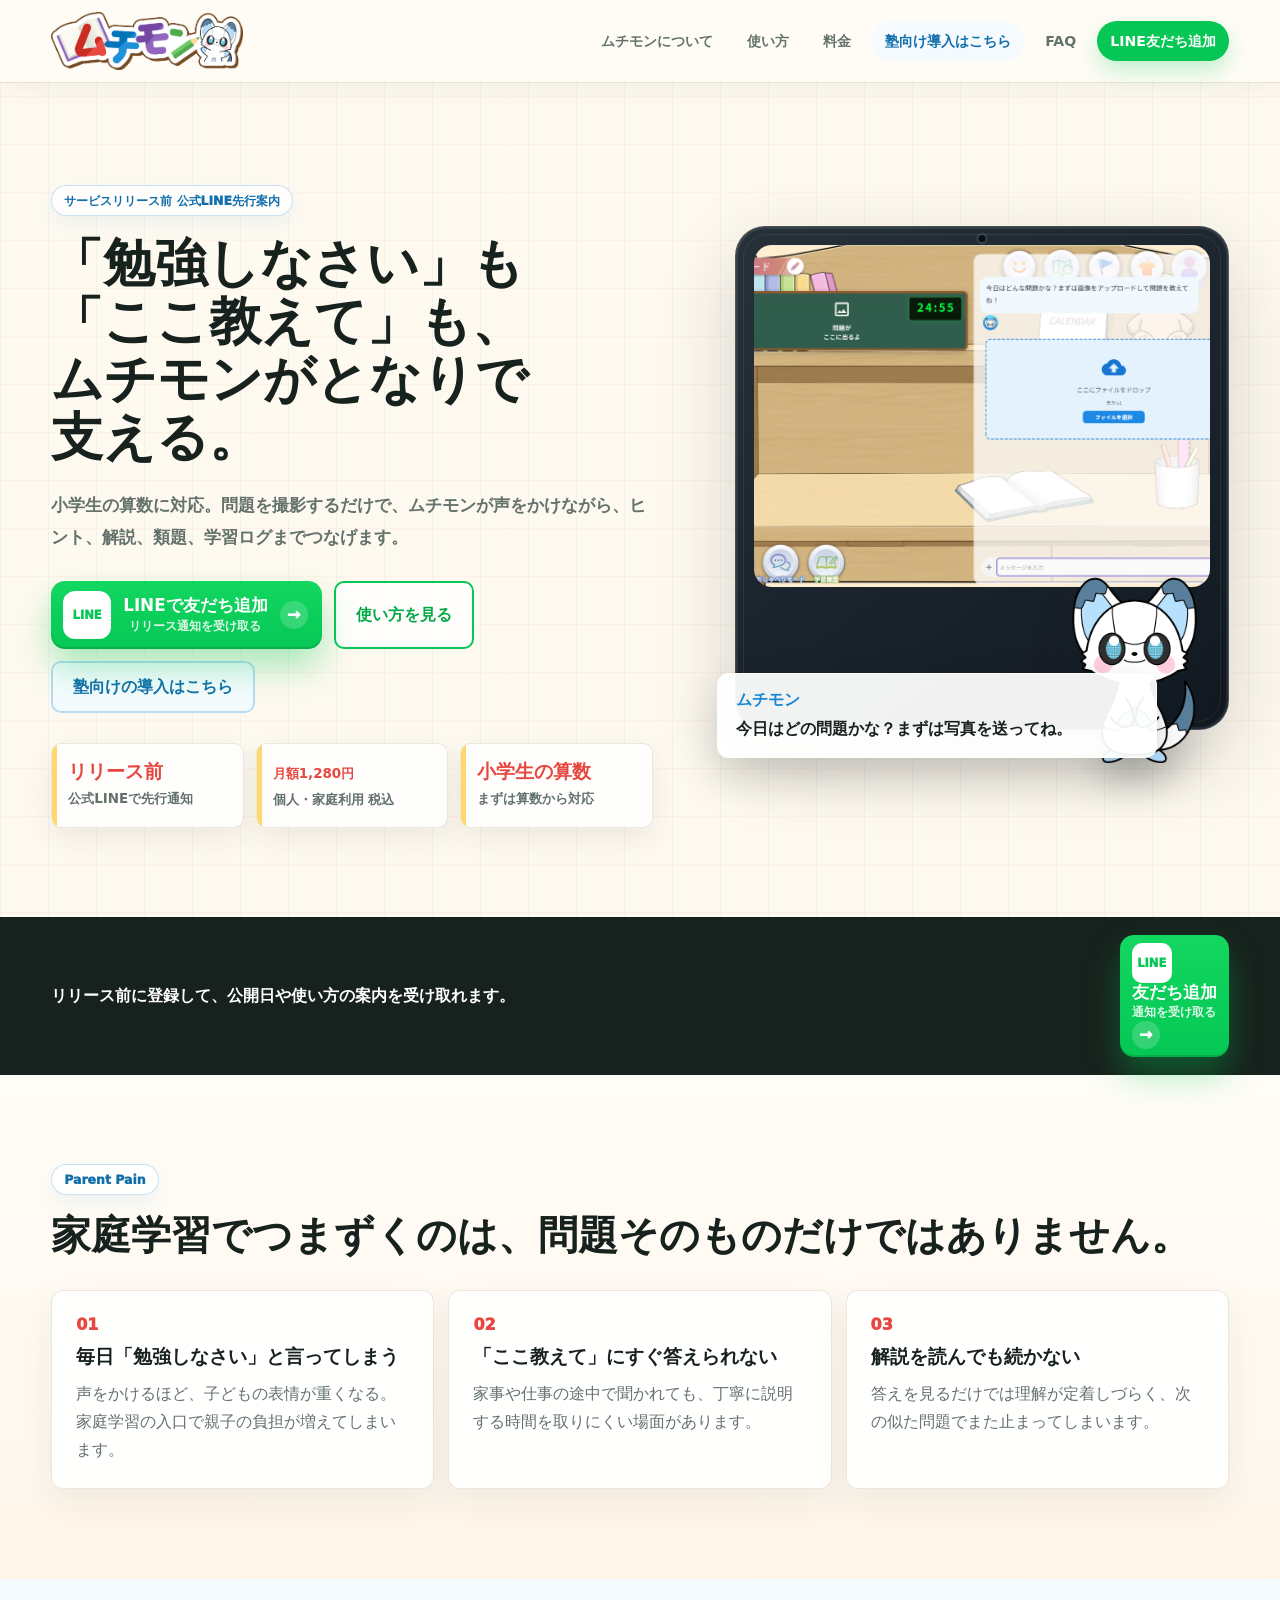
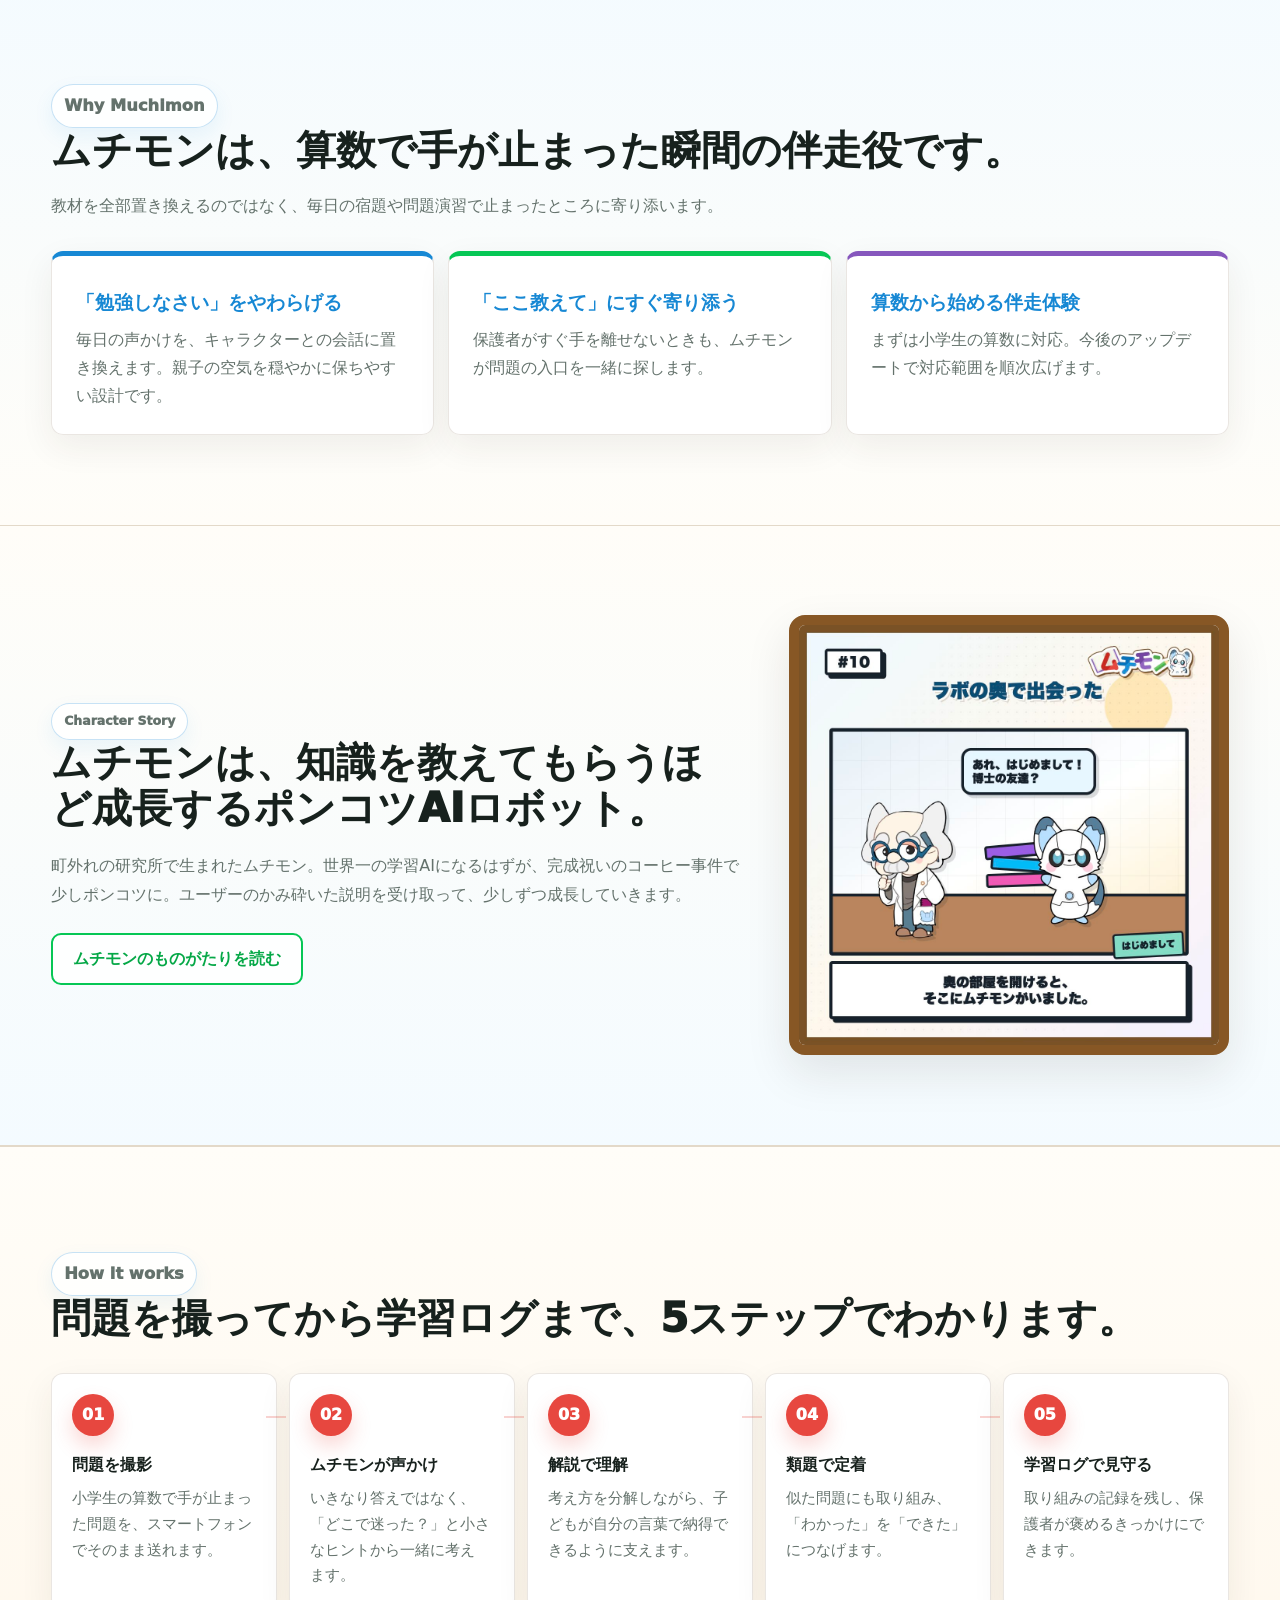
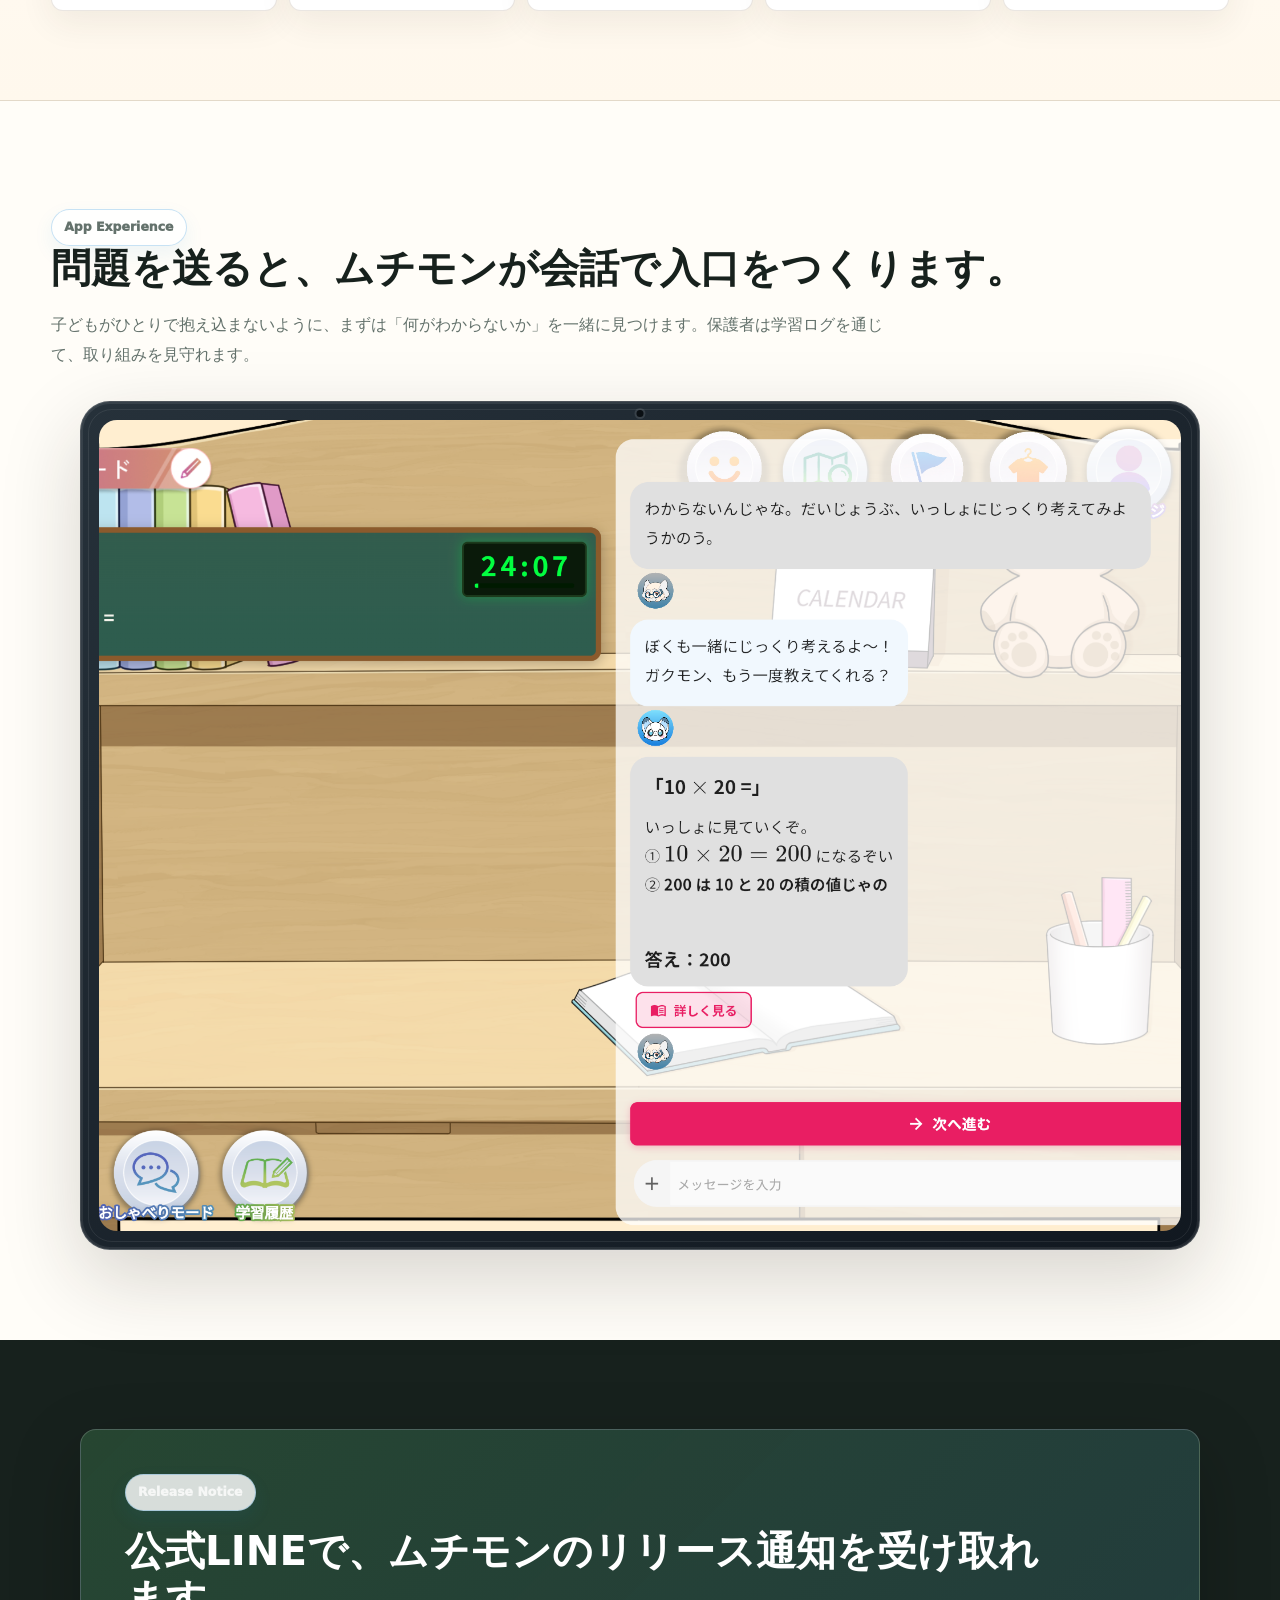
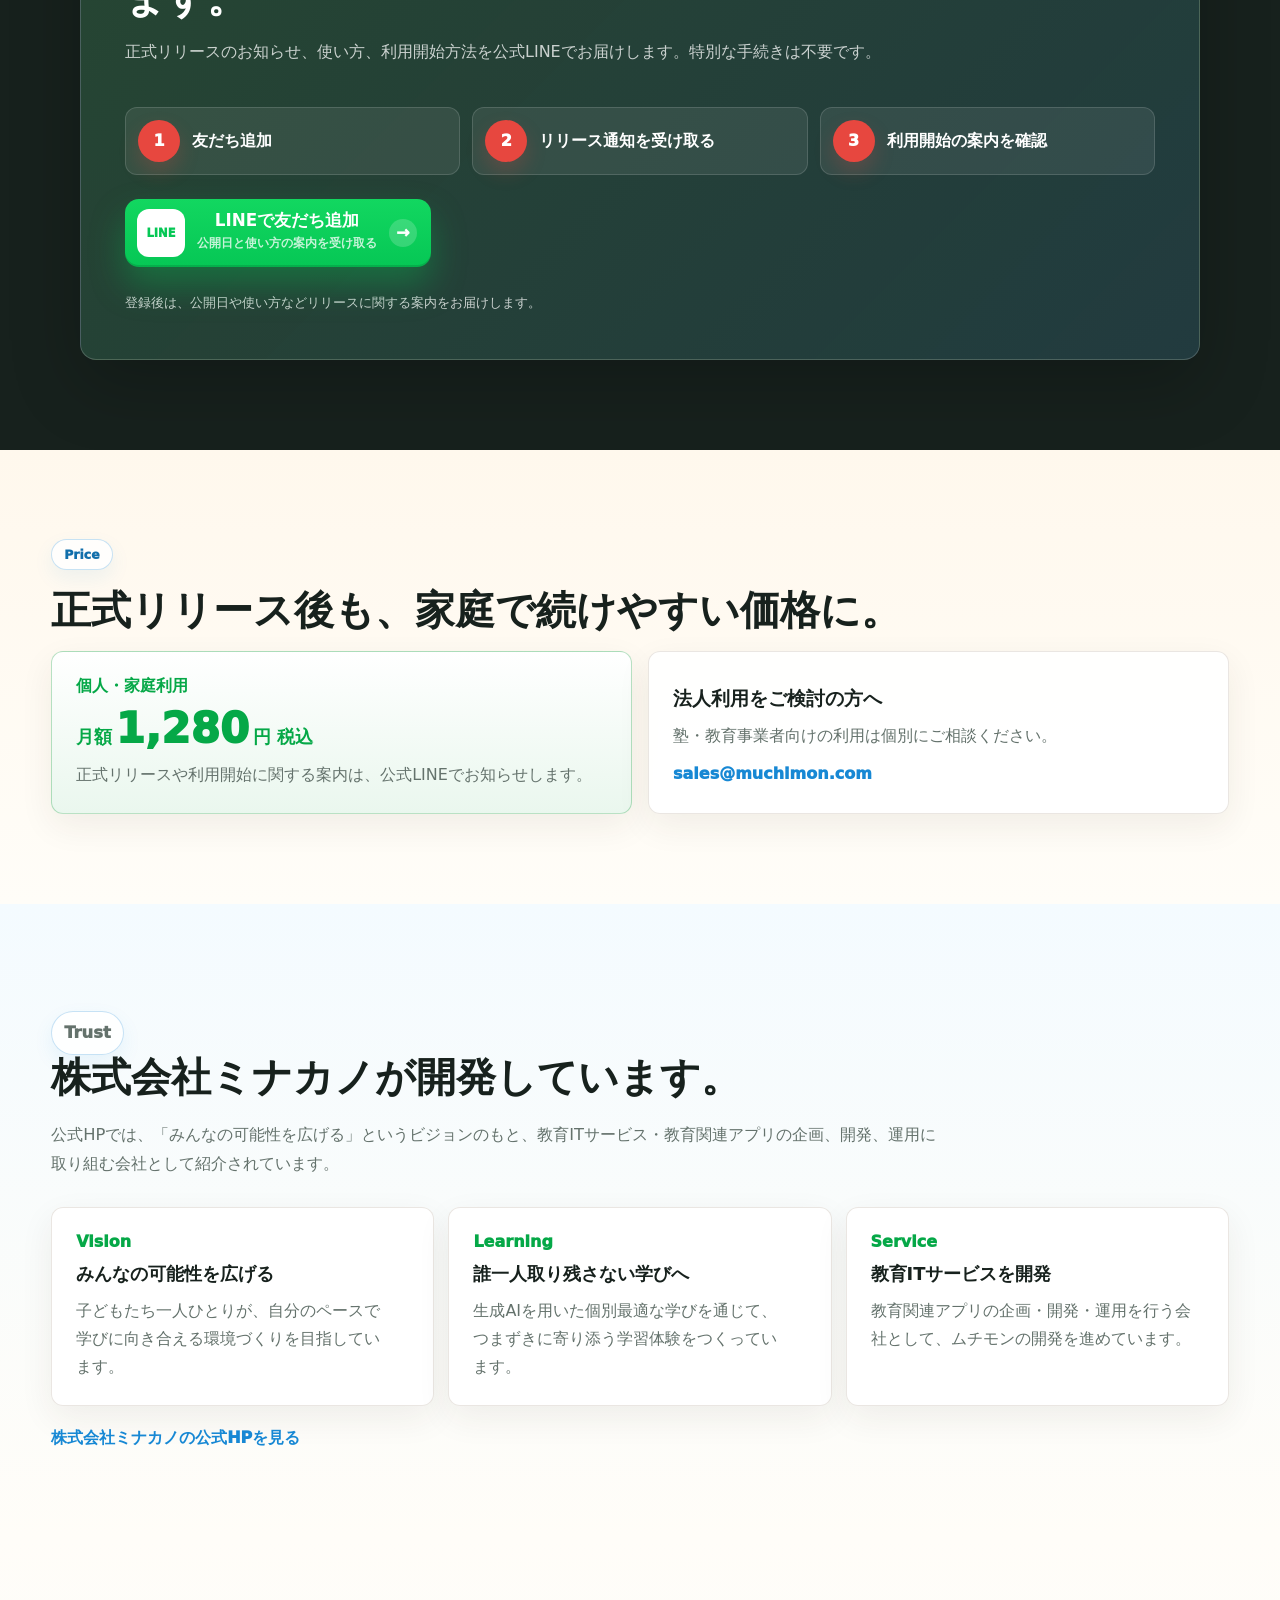
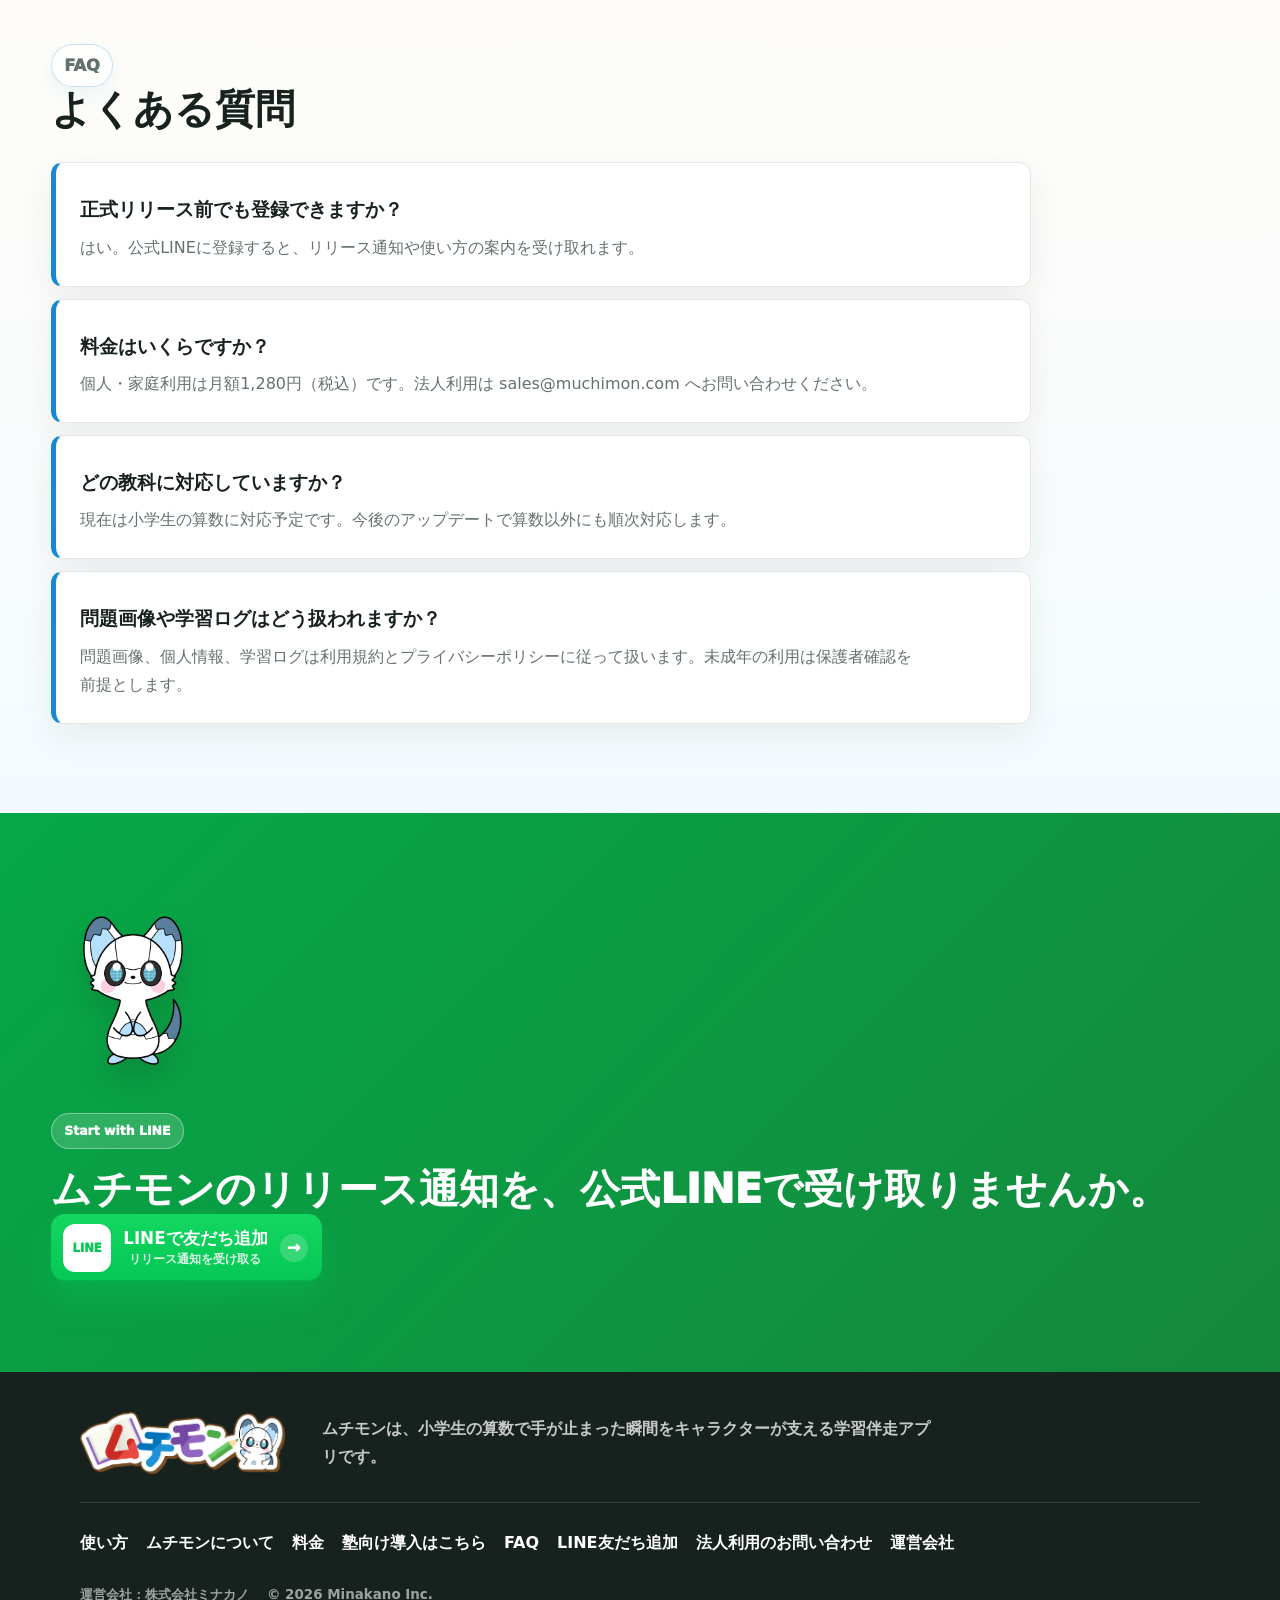
==== commit 68d5f203: "Add juku landing page" ====
--- a/index.html
+++ b/index.html
@@ -19,6 +19,7 @@
         <a href="./history/">ムチモンについて</a>
         <a href="#flow">使い方</a>
         <a href="#price">料金</a>
+        <a class="nav-juku" href="./juku/">塾向け導入はこちら</a>
         <a href="#faq">FAQ</a>
         <a class="nav-cta" href="https://lin.ee/755YFJo" target="_blank" rel="noopener" data-track="line-register">LINE友だち追加</a>
       </nav>
@@ -36,6 +37,7 @@
           <div class="actions">
             <a class="primary line-button" href="https://lin.ee/755YFJo" target="_blank" rel="noopener" data-track="line-register"><span class="line-icon">LINE</span><span><strong>LINEで友だち追加</strong><small>リリース通知を受け取る</small></span><span class="cta-arrow">→</span></a>
             <a class="secondary" href="#flow">使い方を見る</a>
+            <a class="secondary juku-link" href="./juku/">塾向けの導入はこちら</a>
           </div>
           <div class="proof">
             <div><strong>リリース前</strong><span>公式LINEで先行通知</span></div>
@@ -190,6 +192,7 @@
         <a href="#flow">使い方</a>
         <a href="./history/">ムチモンについて</a>
         <a href="#price">料金</a>
+        <a href="./juku/">塾向け導入はこちら</a>
         <a href="#faq">FAQ</a>
         <a href="https://lin.ee/755YFJo" target="_blank" rel="noopener" data-track="line-register">LINE友だち追加</a>
         <a href="mailto:sales@muchimon.com">法人利用のお問い合わせ</a>
--- a/styles.css
+++ b/styles.css
@@ -1 +1,2 @@
 :root{--bg:#fbf7ee;--ink:#17211d;--muted:#64726c;--line:#e3d9c9;--blue:#1788d4;--red:#e7473f;--green:#06c755;--green-dark:#05a847;--green-soft:#eaf7ee;--yellow:#ffd86b;--purple:#8657bd;--shadow:0 18px 45px rgba(41,31,18,.10);--shadow-strong:0 28px 80px rgba(33,27,20,.18);font-family:"Hiragino Maru Gothic ProN","Hiragino Sans","Yu Gothic","Meiryo",system-ui,sans-serif}*{box-sizing:border-box}html{scroll-behavior:smooth}body{margin:0;color:var(--ink);background:linear-gradient(90deg,rgba(23,136,212,.055) 1px,transparent 1px),linear-gradient(rgba(231,71,63,.045) 1px,transparent 1px),linear-gradient(180deg,#fffaf0 0%,var(--bg) 42%,#f8fbff 100%);background-size:48px 48px,48px 48px,auto}a{color:inherit;text-decoration:none}img{display:block;max-width:100%}.nowrap{white-space:nowrap}.nav{position:sticky;top:0;z-index:20;display:flex;align-items:center;justify-content:space-between;gap:20px;border-bottom:1px solid rgba(124,103,75,.18);background:rgba(255,252,246,.88);padding:12px clamp(18px,4vw,56px);backdrop-filter:blur(18px);box-shadow:0 8px 24px rgba(54,43,26,.05)}.logo img{width:clamp(138px,15vw,214px)}.nav nav{display:flex;flex-wrap:wrap;justify-content:flex-end;gap:8px}.nav nav a{display:inline-flex;align-items:center;min-height:40px;border-radius:999px;color:var(--muted);font-size:.88rem;font-weight:900;padding:8px 13px;white-space:nowrap;transition:transform .18s ease,background .18s ease,color .18s ease}.nav nav a:hover{background:#fff;color:var(--ink);transform:translateY(-1px)}.nav .nav-cta{background:var(--green);color:#fff;box-shadow:0 10px 22px rgba(6,199,85,.24)}.hero{display:grid;grid-template-columns:minmax(420px,.94fr) minmax(420px,.8fr);gap:clamp(32px,5vw,72px);align-items:center;min-height:calc(100vh - 66px);padding:clamp(44px,6vw,84px) clamp(18px,4vw,56px) 64px}.kicker{display:inline-flex;align-items:center;min-height:31px;margin:0 0 18px;border:1px solid rgba(23,136,212,.24);border-radius:999px;background:rgba(255,255,255,.82);color:#126fab;font-size:.78rem;font-weight:950;line-height:1.25;padding:6px 12px;box-shadow:0 8px 20px rgba(23,136,212,.08)}.hero h1,.section h2,.demo h2,.final-cta h2{margin:0;color:var(--ink);font-weight:950;letter-spacing:0;line-break:strict;text-wrap:pretty}.hero h1{max-width:860px;font-size:clamp(2.7rem,4.05vw,4.8rem);line-height:1.12}.title-line{display:block}.lead,.heading p,.demo p,.line-card p,.trust p,.final-cta p{color:var(--muted);line-height:1.82;text-wrap:pretty}.lead{max-width:650px;margin:24px 0 0;font-size:clamp(1rem,1.35vw,1.18rem);font-weight:800}.actions{display:flex;flex-wrap:wrap;gap:12px;margin-top:28px}.primary,.secondary{display:inline-flex;align-items:center;justify-content:center;min-height:52px;border:2px solid var(--green);border-radius:10px;font-weight:950;line-height:1.4;padding:12px 20px;text-align:center;transition:transform .18s ease,box-shadow .18s ease,background .18s ease}.primary{background:linear-gradient(180deg,#19d767 0%,var(--green) 100%);color:#fff;box-shadow:0 16px 30px rgba(6,199,85,.28)}.primary:hover{transform:translateY(-2px);box-shadow:0 20px 36px rgba(6,199,85,.34)}.secondary{background:rgba(255,255,255,.9);color:var(--green-dark)}.line-button{position:relative;gap:12px;justify-content:flex-start;min-height:64px;border:0;border-radius:14px;background:linear-gradient(180deg,#12d760 0%,#06c755 100%);color:#fff;padding:10px 14px 10px 12px;box-shadow:0 18px 34px rgba(6,199,85,.34),inset 0 -2px 0 rgba(0,0,0,.12);white-space:normal}.line-button strong{display:block;font-size:1.05rem;line-height:1.15}.line-button small{display:block;margin-top:3px;color:rgba(255,255,255,.86);font-size:.76rem;font-weight:900;line-height:1.25}.line-icon{display:inline-grid;flex:0 0 auto;width:48px;height:48px;place-items:center;border-radius:12px;background:#fff;color:#06c755;font-size:.72rem;font-weight:1000;letter-spacing:0}.cta-arrow{display:inline-grid;flex:0 0 auto;width:28px;height:28px;place-items:center;margin-left:auto;border-radius:999px;background:rgba(255,255,255,.18);font-weight:1000}.line-button.compact{min-height:54px;padding:8px 12px}.line-button.compact .line-icon{width:40px;height:40px;border-radius:10px}.proof{display:grid;grid-template-columns:repeat(3,minmax(0,1fr));gap:12px;margin:30px 0 0}.proof div{position:relative;overflow:hidden;border:1px solid rgba(124,103,75,.16);border-radius:10px;background:rgba(255,255,255,.86);padding:16px;box-shadow:0 10px 28px rgba(54,43,26,.08)}.proof div:before{content:"";position:absolute;inset:0 auto 0 0;width:5px;background:var(--yellow)}.proof strong{display:block;color:var(--red);font-size:1.18rem;font-weight:950;line-height:1.25}.proof span{display:block;margin-top:5px;color:var(--muted);font-size:.84rem;font-weight:800;line-height:1.55}.hero-visual{position:relative;min-height:560px}.ipad-frame{position:relative;border-radius:30px;background:linear-gradient(145deg,#26313a,#111820);padding:18px;border:1px solid rgba(255,255,255,.22);box-shadow:var(--shadow-strong),inset 0 0 0 2px rgba(255,255,255,.08)}.ipad-frame:before{content:"";position:absolute;inset:7px;border-radius:24px;border:1px solid rgba(255,255,255,.08);pointer-events:none}.ipad-camera{position:absolute;top:8px;left:50%;width:7px;height:7px;border-radius:999px;background:#0a0f13;box-shadow:0 0 0 2px rgba(255,255,255,.10);transform:translateX(-50%);z-index:2}.ipad-screen{overflow:hidden;border-radius:18px;background:#fff;aspect-ratio:4/3}.ipad-screen img{width:100%;height:100%;object-fit:cover}.hero-ipad{position:absolute;inset:0 0 56px 18px}.demo-ipad{max-width:1120px;margin:0 auto}.mascot{position:absolute;right:-8px;bottom:0;width:min(40%,250px);filter:drop-shadow(0 22px 18px rgba(26,36,41,.24))}.bubble{position:absolute;left:0;bottom:28px;width:min(440px,86%);border:1px solid rgba(255,255,255,.84);border-radius:12px;background:rgba(255,255,255,.94);box-shadow:0 18px 40px rgba(22,31,35,.18);padding:16px 18px}.bubble span{color:var(--blue);font-weight:950}.bubble strong{display:block;margin-top:6px;line-height:1.55}.notice{display:flex;align-items:center;justify-content:space-between;gap:18px;background:#17211d;color:#fff;padding:18px clamp(18px,4vw,56px)}.notice p{margin:0;font-weight:900;line-height:1.5}.section,.demo,.final-cta{padding:clamp(58px,7vw,96px) clamp(18px,4vw,56px)}.section h2,.demo h2,.final-cta h2{max-width:1180px;font-size:clamp(1.9rem,3.15vw,3.35rem);line-height:1.16}.heading{max-width:1180px}.heading p{max-width:860px;margin:16px 0 0;font-size:1.02rem}.problems{display:grid;grid-template-columns:1fr;gap:30px;background:linear-gradient(180deg,#fffdf8 0%,#fff6ea 100%)}.cards{display:grid;gap:14px}.three{grid-template-columns:repeat(auto-fit,minmax(min(100%,300px),1fr))}.cards article,.faq-list article,.price-card,.corp-card{border:1px solid rgba(124,103,75,.16);border-radius:12px;background:rgba(255,255,255,.92);padding:24px;box-shadow:0 12px 34px rgba(54,43,26,.07)}.cards article{transition:transform .18s ease,box-shadow .18s ease}.cards article:hover{transform:translateY(-3px);box-shadow:var(--shadow)}.cards span{color:var(--red);font-weight:950}.cards h3,.faq-list h3,.corp-card h3{margin:10px 0;font-size:1.16rem;line-height:1.42;text-wrap:pretty}.cards p,.faq-list p,.price-card p,.corp-card p{margin:0;color:var(--muted);line-height:1.75;text-wrap:pretty}.features{background:linear-gradient(180deg,#f4fbff 0%,#fffdf8 100%)}.features .cards{margin-top:30px}.features .cards article:nth-child(1){border-top:5px solid var(--blue)}.features .cards article:nth-child(2){border-top:5px solid var(--green)}.features .cards article:nth-child(3){border-top:5px solid var(--purple)}.features .cards h3{color:var(--blue)}.flow{background:linear-gradient(180deg,#fffdf8 0%,#fff8ed 100%);border-block:1px solid var(--line)}.steps{display:grid;grid-template-columns:repeat(5,minmax(0,1fr));gap:12px;margin-top:30px}.steps article{position:relative;min-height:238px;border:1px solid rgba(124,103,75,.16);border-radius:12px;background:#fff;padding:20px;box-shadow:0 12px 34px rgba(54,43,26,.07)}.steps article:after{content:"";position:absolute;top:42px;right:-10px;width:20px;height:2px;background:rgba(231,71,63,.24)}.steps article:last-child:after{display:none}.steps span,.line-steps span{display:inline-grid;width:42px;height:42px;place-items:center;border-radius:999px;background:var(--red);color:#fff;font-weight:950;box-shadow:0 10px 20px rgba(231,71,63,.22)}.steps h3{margin:18px 0 10px;font-size:1.02rem;line-height:1.35;text-wrap:pretty}.steps p{margin:0;max-width:34em;color:var(--muted);font-size:.94rem;line-height:1.72;text-wrap:pretty}.demo{display:grid;grid-template-columns:1fr;gap:32px;align-items:center;background:#fffdf8}.demo p{max-width:860px;margin:18px 0 0}.line{padding:clamp(56px,7vw,96px) clamp(18px,4vw,56px);background:#17211d}.line-card{display:grid;grid-template-columns:1fr;gap:24px;align-items:center;max-width:1120px;margin:0 auto;border:1px solid rgba(255,255,255,.18);border-radius:16px;background:linear-gradient(135deg,rgba(51,168,82,.18),rgba(23,136,212,.12)),#23302a;color:#fff;padding:clamp(24px,5vw,44px);box-shadow:0 24px 70px rgba(0,0,0,.22)}.line-card h2{margin:0;color:#fff;font-size:clamp(1.9rem,3.15vw,3.35rem);line-height:1.16;text-wrap:pretty}.line-card p,.line-card small{color:rgba(255,255,255,.76);line-height:1.8}.line-card .primary,.line-card small{justify-self:start}.line-steps{display:grid;grid-template-columns:repeat(3,minmax(0,1fr));gap:12px}.line-steps div{display:grid;grid-template-columns:42px minmax(0,1fr);align-items:center;gap:12px;border:1px solid rgba(255,255,255,.14);border-radius:12px;background:rgba(255,255,255,.08);font-weight:900;line-height:1.4;padding:12px}.price{display:grid;grid-template-columns:1fr 1fr;gap:16px;align-items:stretch;background:linear-gradient(180deg,#fff8ed 0%,#fffdf8 100%)}.price>div{grid-column:1/-1}.price-card{border-color:rgba(51,168,82,.34);background:linear-gradient(180deg,#fff 0%,var(--green-soft) 100%)}.price-card span{color:var(--green-dark);font-weight:950}.price-card strong{display:block;margin:12px 0;color:var(--green-dark);font-size:clamp(2rem,3.3vw,3.2rem);line-height:1.08}.price-card .price-display{display:flex!important;align-items:baseline;gap:.08em;flex-wrap:nowrap;white-space:nowrap}.price-card .price-display span,.proof strong span{display:inline;margin-top:0;color:inherit}.price-card .price-display .price-prefix,.price-card .price-display .price-unit,.price-card .price-display .price-tax{font-size:.42em;font-weight:950;line-height:1;letter-spacing:0}.price-card .price-display .price-number{font-size:1em;line-height:.95;letter-spacing:0}.price-card .price-display .price-tax{margin-left:.18em}.proof strong:has(.price-number){white-space:nowrap}.proof strong .price-prefix,.proof strong .price-unit{font-size:.7em;line-height:1;letter-spacing:0;vertical-align:baseline}.corp-card a{display:inline-flex;margin-top:14px;color:var(--blue);font-weight:950}.trust{background:linear-gradient(180deg,#f4fbff 0%,#fffdf8 100%)}.trust-heading p{max-width:900px;margin:18px 0 0}.trust-grid{display:grid;grid-template-columns:repeat(3,minmax(0,1fr));gap:14px;margin-top:28px}.trust-grid article{border:1px solid rgba(124,103,75,.16);border-radius:12px;background:rgba(255,255,255,.92);padding:24px;box-shadow:0 12px 34px rgba(54,43,26,.07)}.trust-grid span{color:var(--green-dark);font-weight:950}.trust-grid h3{margin:10px 0;font-size:1.12rem;line-height:1.42}.trust-grid p{margin:0;color:var(--muted);line-height:1.75}.trust-link{display:inline-flex;margin-top:22px;color:var(--blue);font-weight:950}.faq{background:linear-gradient(180deg,#fffdf8 0%,#f4fbff 100%)}.faq-list{display:grid;gap:12px;max-width:980px;margin-top:28px}.faq-list article{border-left:5px solid var(--blue)}.faq-list p{max-width:52em}.final-cta{display:grid;grid-template-columns:1fr;gap:30px;align-items:center;background:linear-gradient(135deg,var(--green-dark) 0%,#15883d 100%);color:#fff}.final-cta h2{color:#fff}.final-cta .kicker{border-color:rgba(255,255,255,.38);background:rgba(255,255,255,.16);color:#fff;box-shadow:none}.final-cta img{justify-self:start;max-height:180px;object-fit:contain;filter:drop-shadow(0 18px 14px rgba(16,79,36,.24))}.site-footer{background:#17211d;color:#fff;padding:40px clamp(18px,4vw,56px) 24px}.footer-main{display:grid;grid-template-columns:minmax(160px,220px) minmax(0,620px);gap:22px;align-items:center;max-width:1120px;margin:0 auto}.footer-logo img{width:clamp(150px,16vw,220px)}.footer-main p{margin:0;color:rgba(255,255,255,.76);font-weight:800;line-height:1.75}.footer-links{display:flex;flex-wrap:wrap;gap:10px 18px;max-width:1120px;margin:28px auto 0;padding-top:24px;border-top:1px solid rgba(255,255,255,.14)}.footer-links a{display:inline-flex;align-items:center;min-height:34px;color:#fff;font-weight:900;line-height:1.3;white-space:nowrap}.footer-links a:hover{color:#aee5bd}.footer-bottom{display:flex;flex-wrap:wrap;gap:8px 18px;max-width:1120px;margin:24px auto 0;color:rgba(255,255,255,.58);font-size:.84rem;font-weight:800;line-height:1.5}.footer-bottom span{white-space:nowrap}@media(max-width:1180px){.hero{grid-template-columns:minmax(360px,.95fr) minmax(360px,.82fr)}.hero h1{font-size:clamp(2.55rem,4.65vw,4.25rem);max-width:760px}.hero-visual{min-height:500px}.lead{max-width:600px}.steps{gap:10px}.steps article{min-height:236px;padding:18px}.steps h3{font-size:.98rem}.steps p{font-size:.88rem}}@media(max-width:980px){.hero,.problems,.demo,.line-card,.final-cta,.trust-grid,.line-steps{grid-template-columns:1fr}.steps{grid-template-columns:1fr}.steps article:after{display:none}.steps article{min-height:auto}.steps h3{font-size:1.08rem}.steps p{font-size:1rem}.hero{min-height:auto;gap:34px}.hero h1{max-width:780px}.hero-visual{min-height:470px;max-width:720px;width:100%;margin:0 auto}.hero-ipad{position:relative;inset:auto}.proof{grid-template-columns:1fr}.line-card .primary,.line-card small{justify-self:stretch}.price{grid-template-columns:1fr;align-items:start}.footer-main{grid-template-columns:1fr}}@media(max-width:640px){.nav{align-items:flex-start;flex-direction:column;padding:10px 16px}.logo img{width:136px}.nav nav{justify-content:flex-start;gap:6px}.nav nav a{min-height:36px;font-size:.82rem;padding:7px 10px}.hero{padding:34px 18px 42px}.hero h1{font-size:clamp(2.15rem,10vw,3rem);line-height:1.16;max-width:100%}.kicker{margin-bottom:14px;font-size:.72rem}.lead{margin-top:18px;font-size:1rem;line-height:1.78}.actions{margin-top:22px}.primary,.secondary,.line-button{width:100%;min-height:56px}.proof{margin-top:22px}.hero-visual{min-height:auto}.ipad-frame{border-radius:24px;padding:12px}.ipad-frame:before{border-radius:19px}.ipad-screen{border-radius:14px}.mascot{width:38%;right:0}.bubble{left:12px;right:12px;bottom:18px;width:auto;padding:14px}.notice{align-items:flex-start;flex-direction:column}.section,.demo,.line,.final-cta{padding:44px 18px}.section h2,.demo h2,.line-card h2,.final-cta h2{font-size:clamp(1.75rem,7.2vw,2.35rem);line-height:1.22}.cards article,.faq-list article,.price-card,.corp-card,.trust-grid article{padding:20px}.line-card{padding:24px 18px}.final-cta img{max-height:180px}.site-footer{padding:34px 18px 22px}.footer-links{gap:8px 14px}.footer-links a{font-size:.9rem}.footer-bottom span{white-space:normal}}
+.nav .nav-juku,.juku-link{border-color:rgba(23,136,212,.28);background:rgba(244,251,255,.92);color:#126fab}.juku-link:hover{background:#fff;color:#126fab}
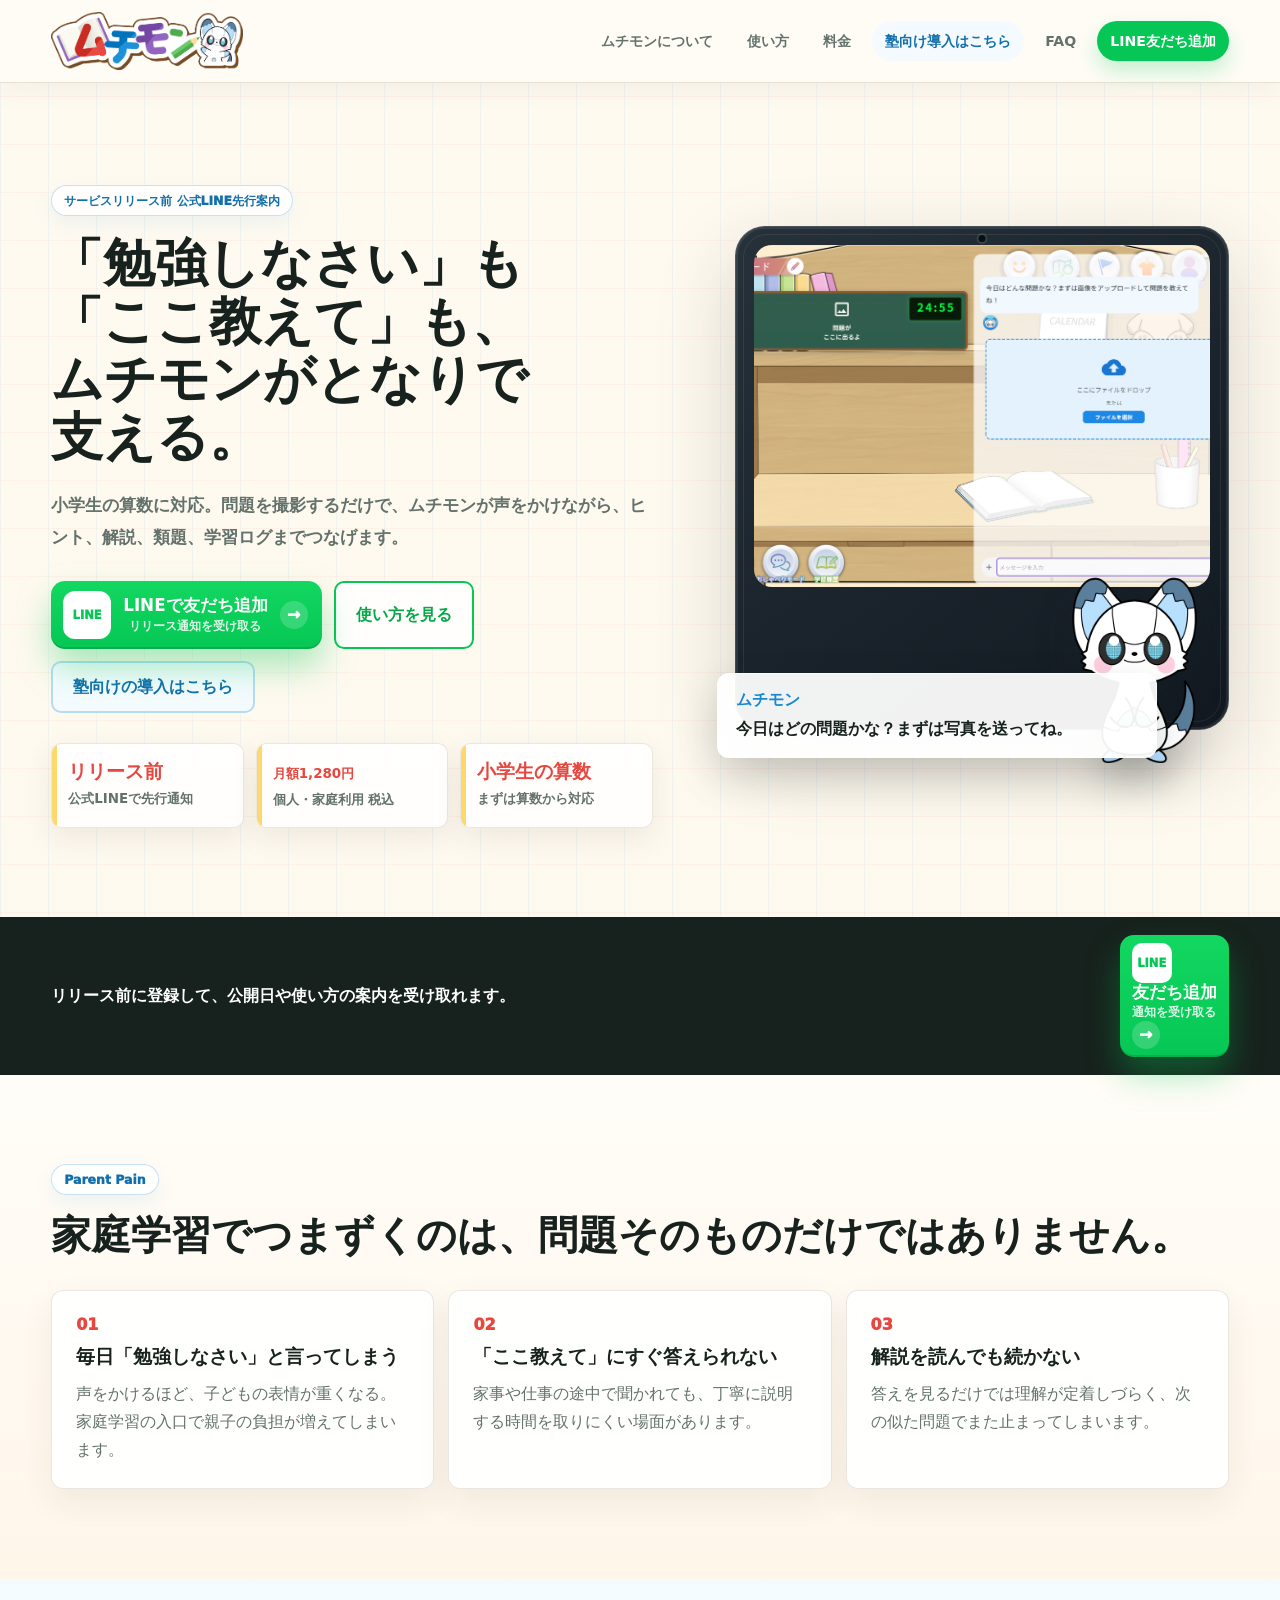
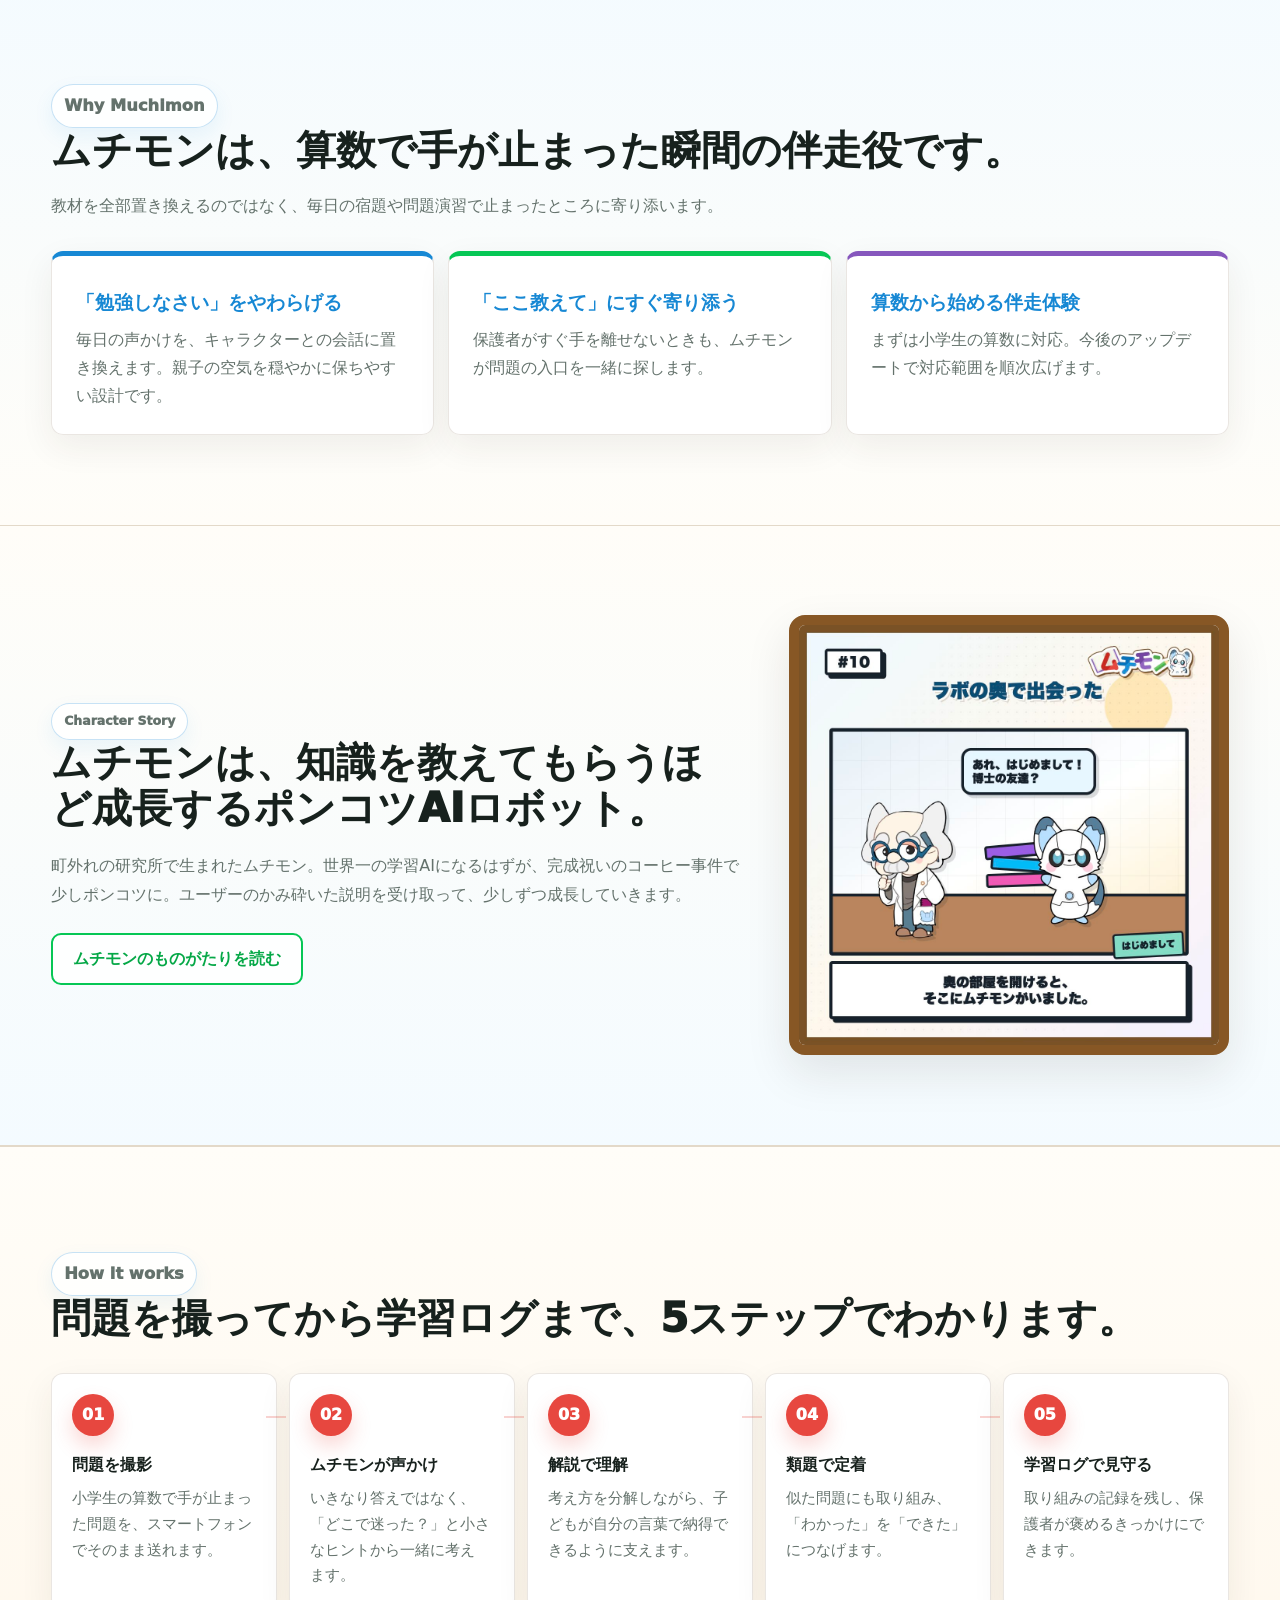
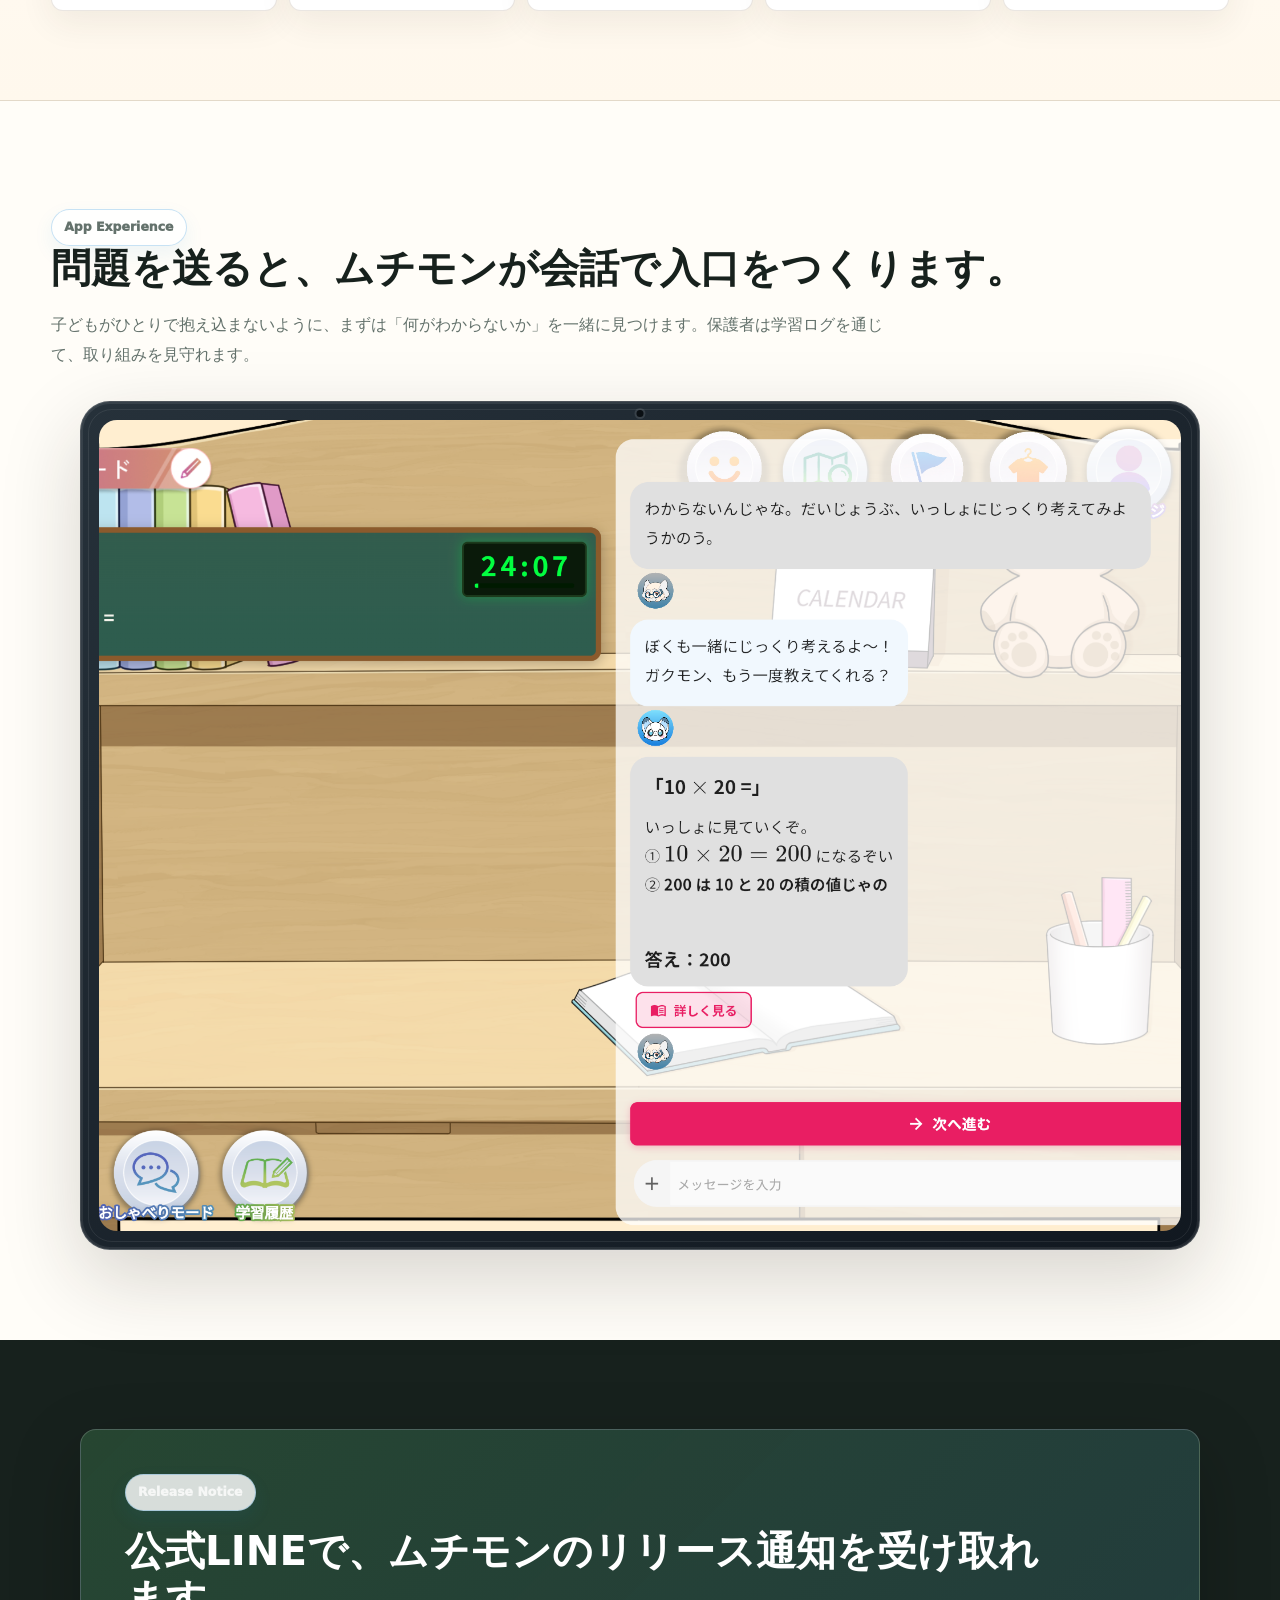
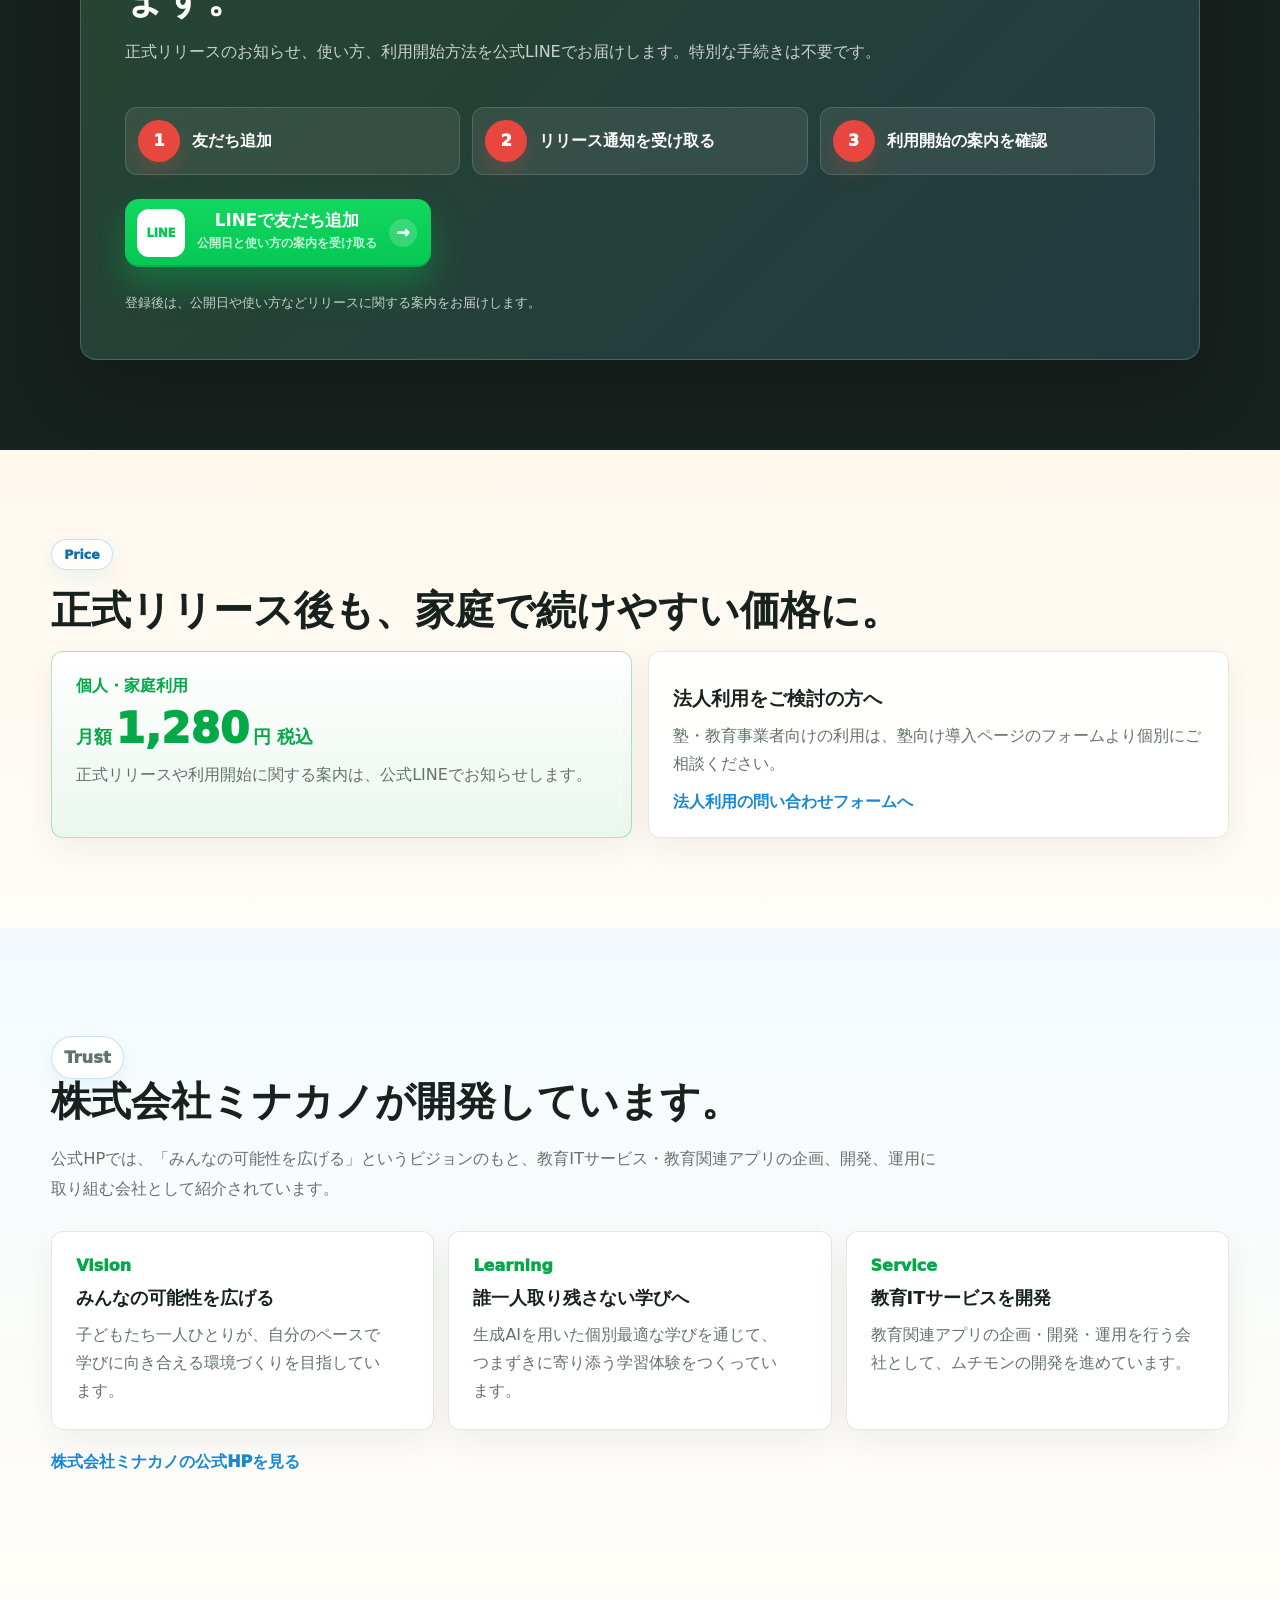
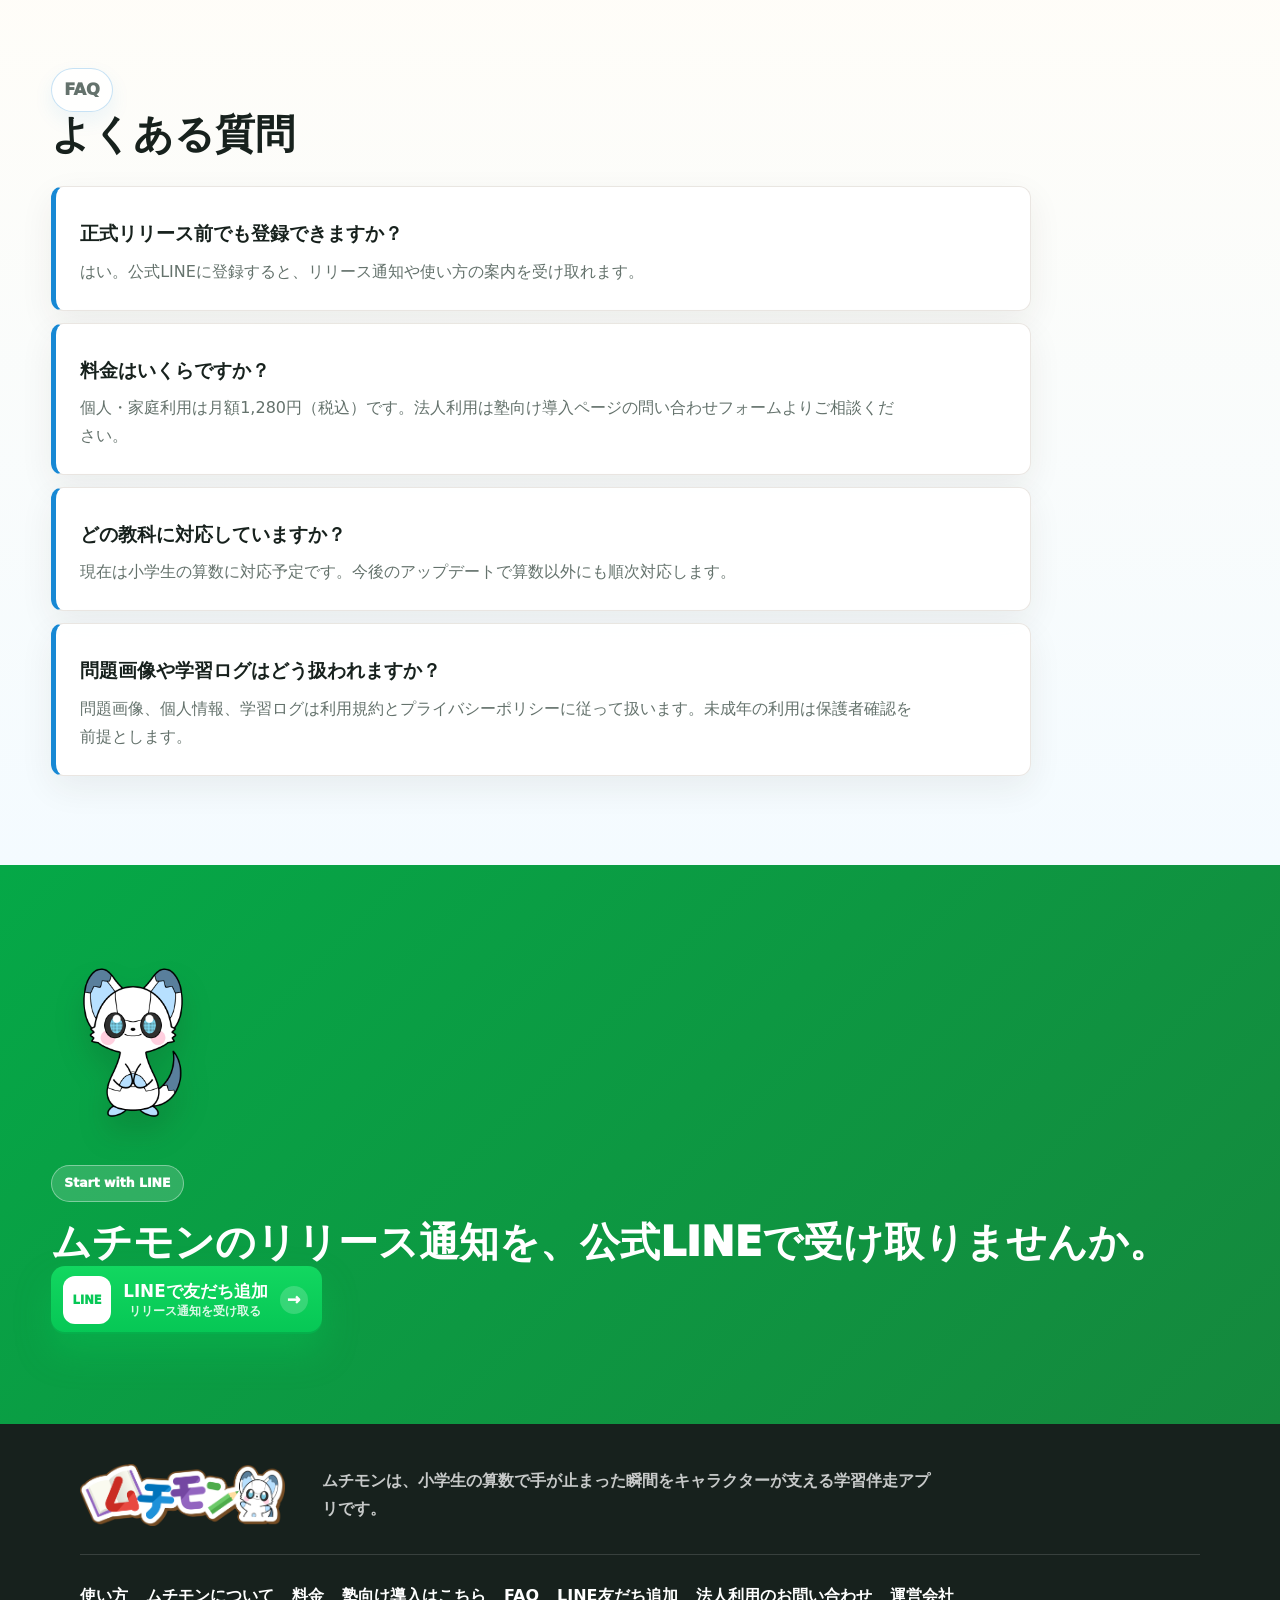
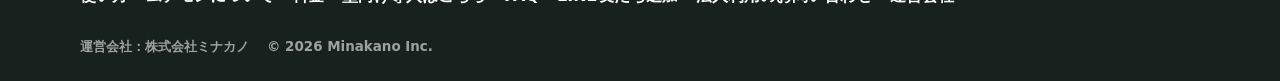
==== commit 37d12214: "Add structured juku inquiry form" ====
--- a/index.html
+++ b/index.html
@@ -146,7 +146,7 @@
       <section class="section price" id="price">
         <div><p class="kicker">Price</p><h2>正式リリース後も、家庭で続けやすい価格に。</h2></div>
         <article class="price-card"><span>個人・家庭利用</span><strong class="price-display" aria-label="月額1,280円 税込"><span class="price-prefix">月額</span><span class="price-number">1,280</span><span class="price-unit">円</span><span class="price-tax">税込</span></strong><p>正式リリースや利用開始に関する案内は、公式LINEでお知らせします。</p></article>
-        <article class="corp-card"><h3>法人利用をご検討の方へ</h3><p>塾・教育事業者向けの利用は個別にご相談ください。</p><a href="mailto:sales@muchimon.com">sales@muchimon.com</a></article>
+        <article class="corp-card"><h3>法人利用をご検討の方へ</h3><p>塾・教育事業者向けの利用は、塾向け導入ページのフォームより個別にご相談ください。</p><a href="./juku/#juku-contact">法人利用の問い合わせフォームへ</a></article>
       </section>
 
 
@@ -171,7 +171,7 @@
 
       <section class="section faq" id="faq">
         <div class="heading"><p class="kicker">FAQ</p><h2>よくある質問</h2></div>
-        <div class="faq-list"><article><h3>正式リリース前でも登録できますか？</h3><p>はい。公式LINEに登録すると、リリース通知や使い方の案内を受け取れます。</p></article><article><h3>料金はいくらですか？</h3><p>個人・家庭利用は月額1,280円（税込）です。法人利用は sales@muchimon.com へお問い合わせください。</p></article><article><h3>どの教科に対応していますか？</h3><p>現在は小学生の算数に対応予定です。今後のアップデートで算数以外にも順次対応します。</p></article><article><h3>問題画像や学習ログはどう扱われますか？</h3><p>問題画像、個人情報、学習ログは利用規約とプライバシーポリシーに従って扱います。未成年の利用は保護者確認を前提とします。</p></article></div>
+        <div class="faq-list"><article><h3>正式リリース前でも登録できますか？</h3><p>はい。公式LINEに登録すると、リリース通知や使い方の案内を受け取れます。</p></article><article><h3>料金はいくらですか？</h3><p>個人・家庭利用は月額1,280円（税込）です。法人利用は塾向け導入ページの問い合わせフォームよりご相談ください。</p></article><article><h3>どの教科に対応していますか？</h3><p>現在は小学生の算数に対応予定です。今後のアップデートで算数以外にも順次対応します。</p></article><article><h3>問題画像や学習ログはどう扱われますか？</h3><p>問題画像、個人情報、学習ログは利用規約とプライバシーポリシーに従って扱います。未成年の利用は保護者確認を前提とします。</p></article></div>
       </section>
 
 
@@ -195,7 +195,7 @@
         <a href="./juku/">塾向け導入はこちら</a>
         <a href="#faq">FAQ</a>
         <a href="https://lin.ee/755YFJo" target="_blank" rel="noopener" data-track="line-register">LINE友だち追加</a>
-        <a href="mailto:sales@muchimon.com">法人利用のお問い合わせ</a>
+        <a href="./juku/#juku-contact">法人利用のお問い合わせ</a>
         <a href="https://minakano.co.jp/" target="_blank" rel="noopener">運営会社</a>
       </div>
       <div class="footer-bottom">
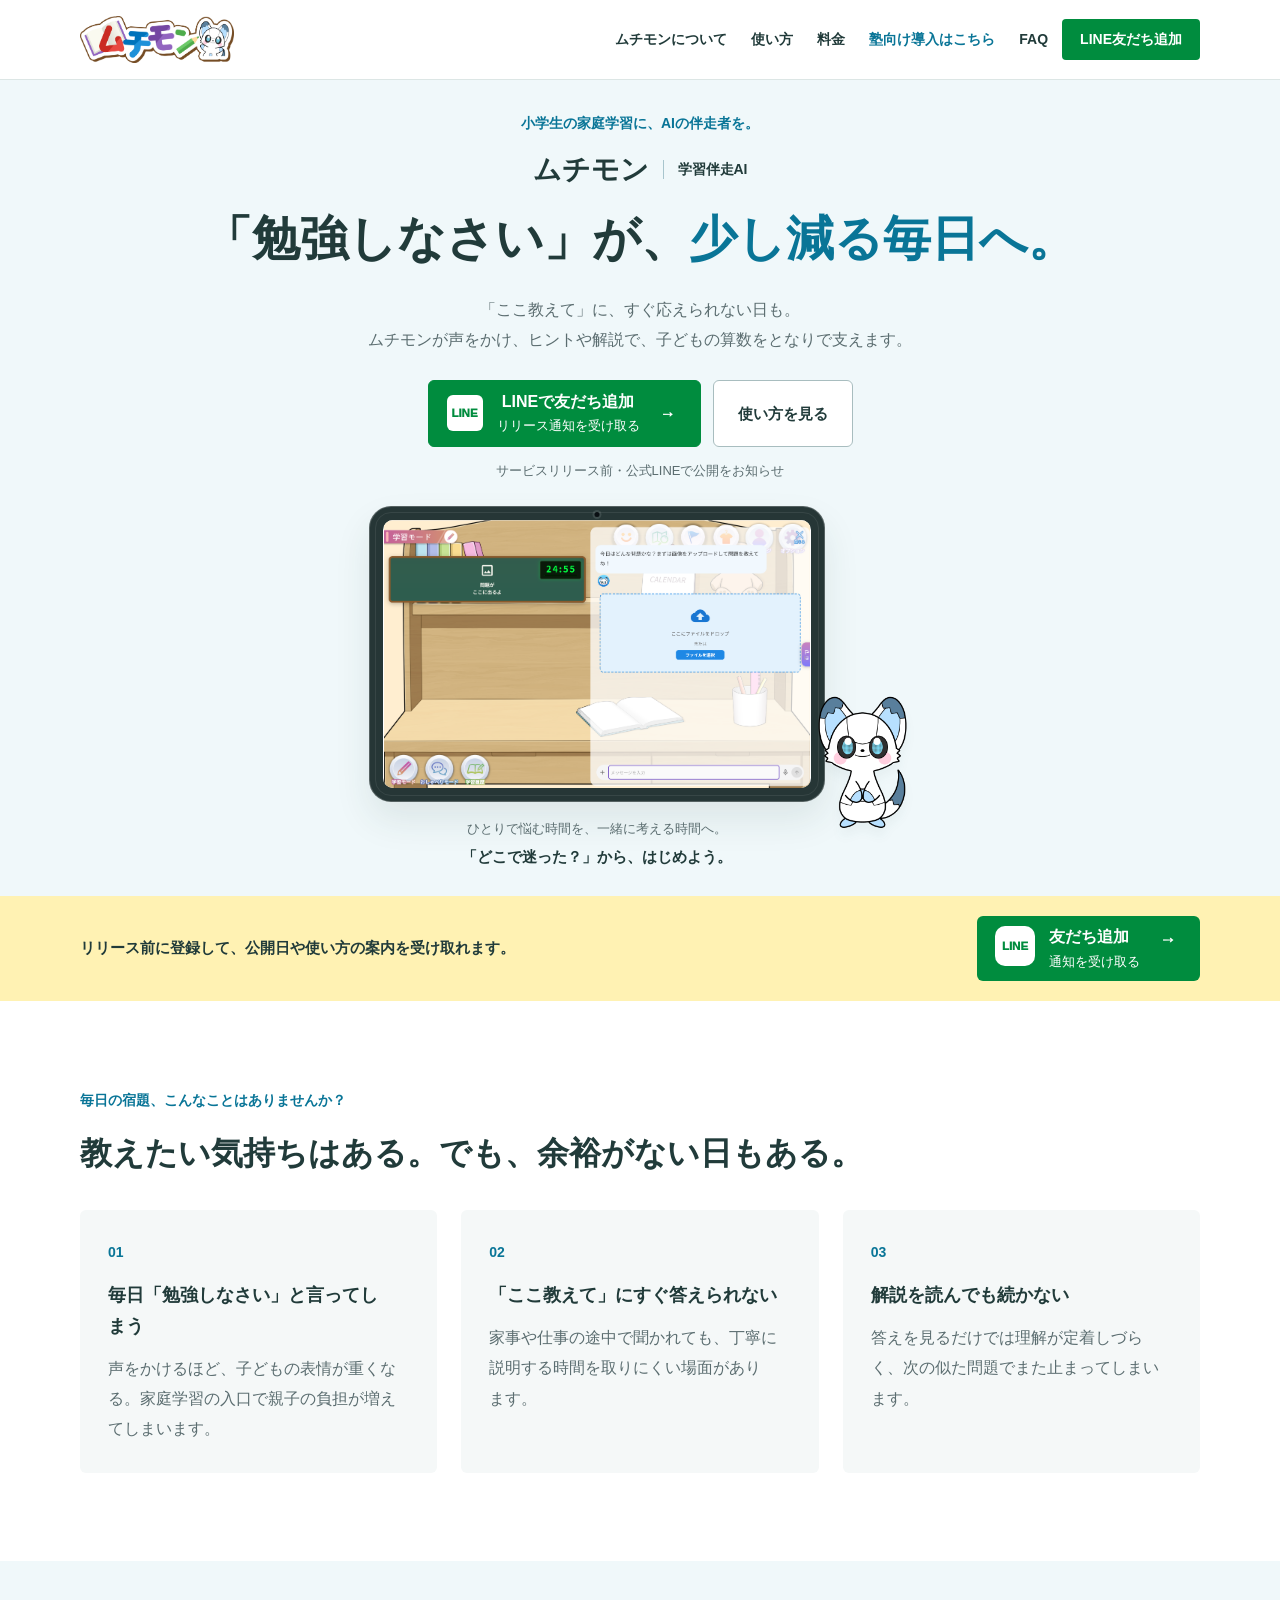
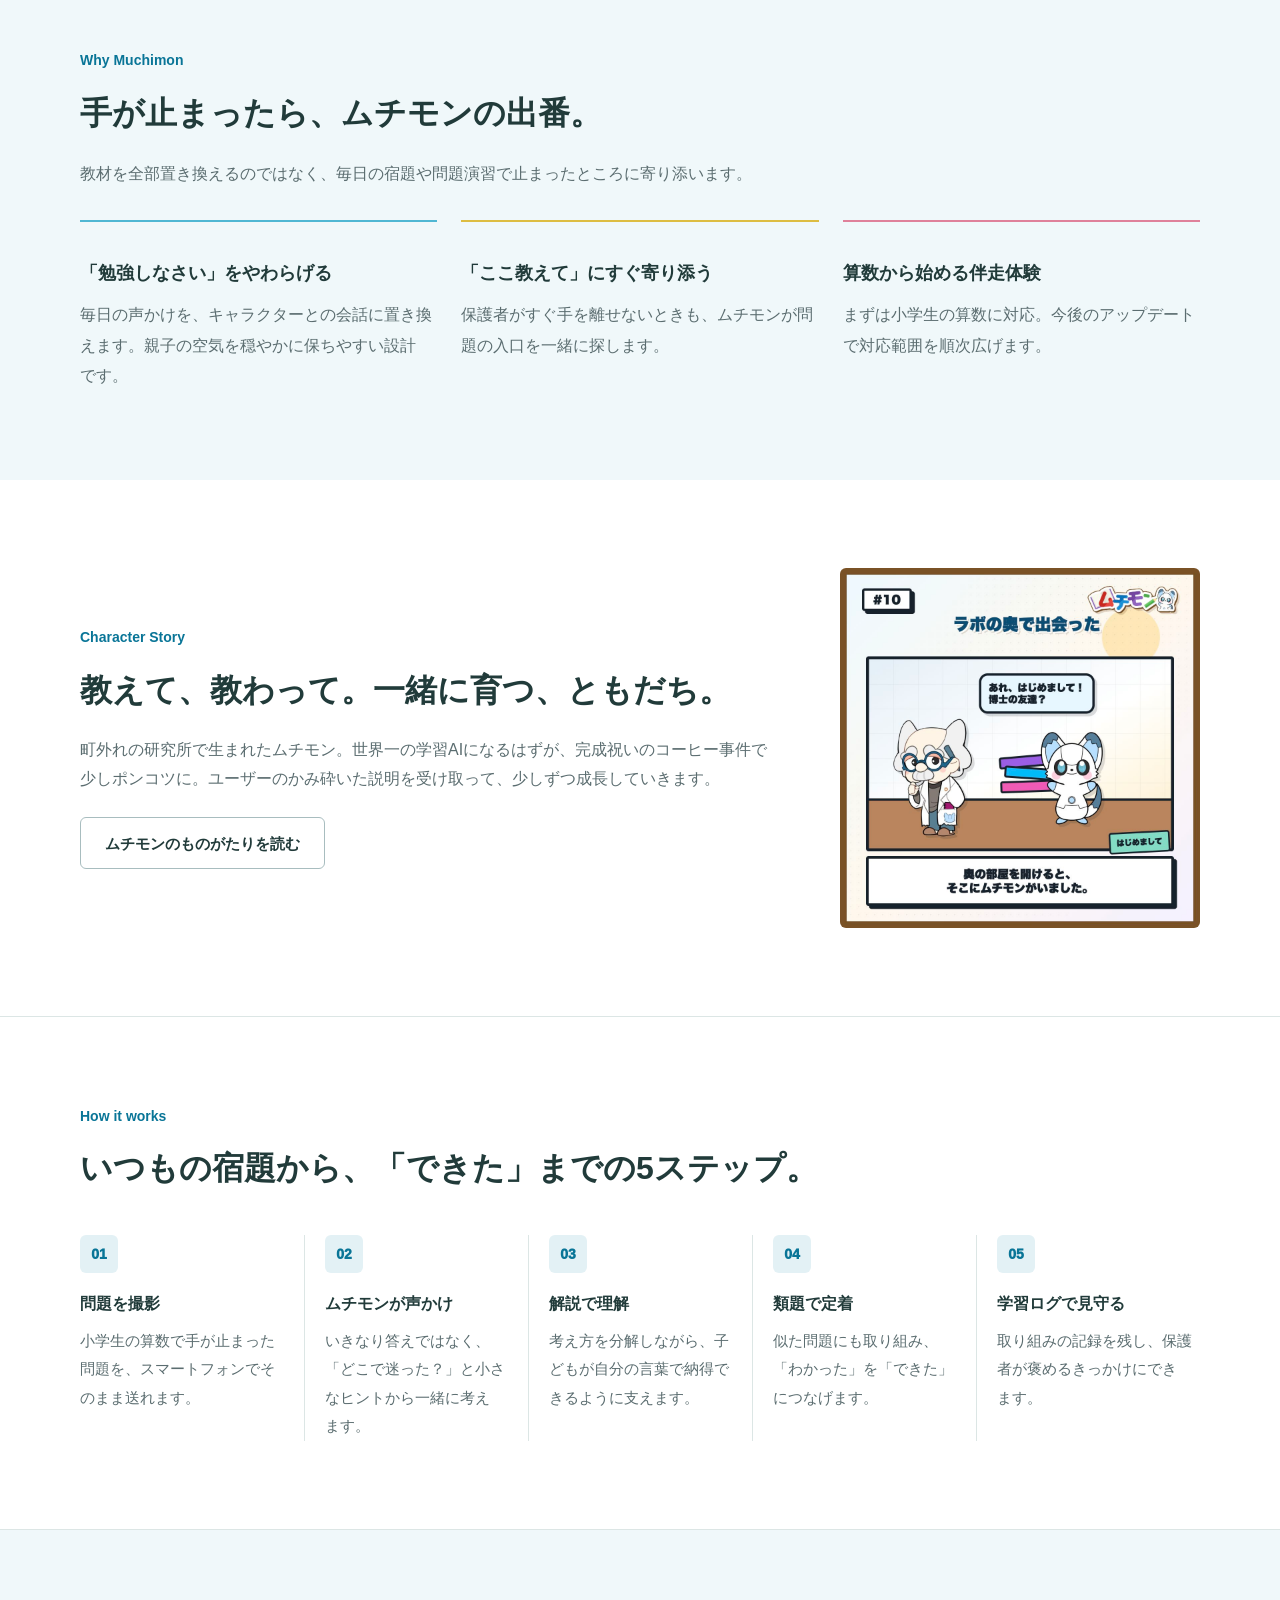
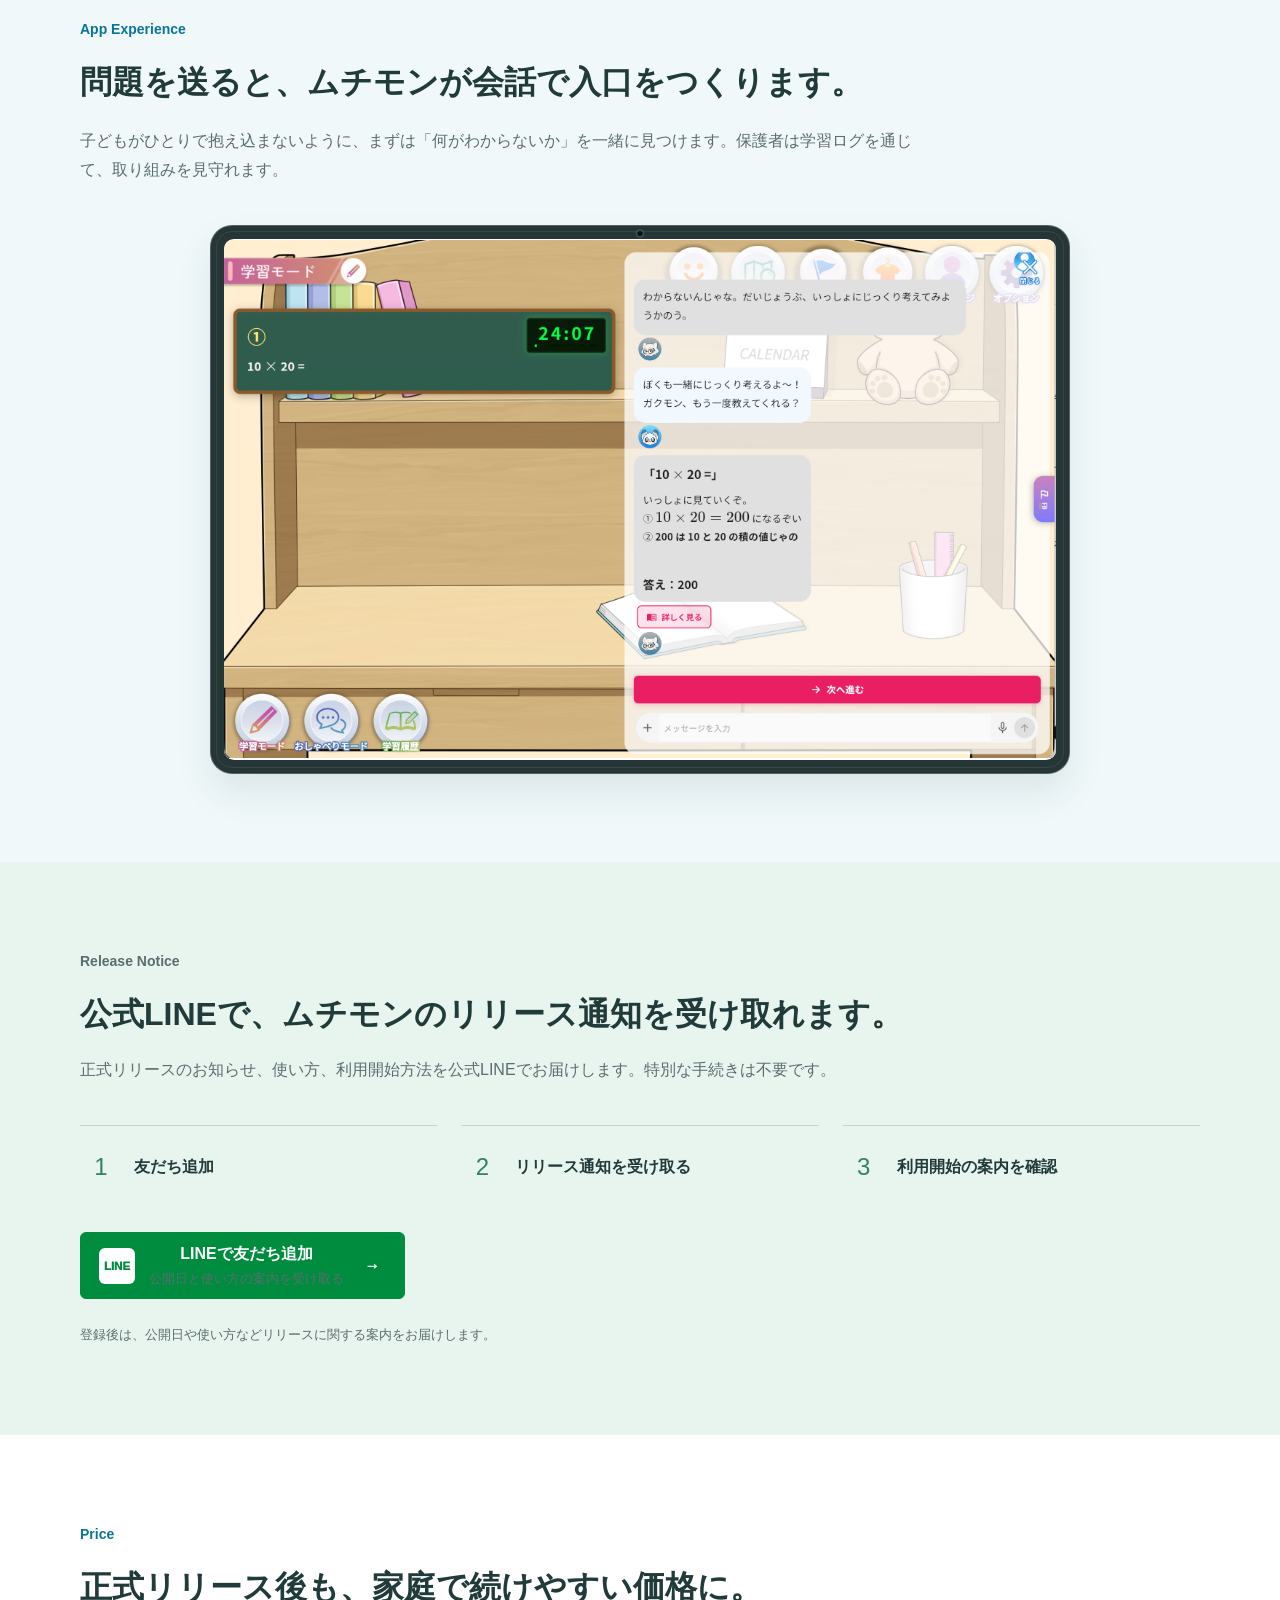
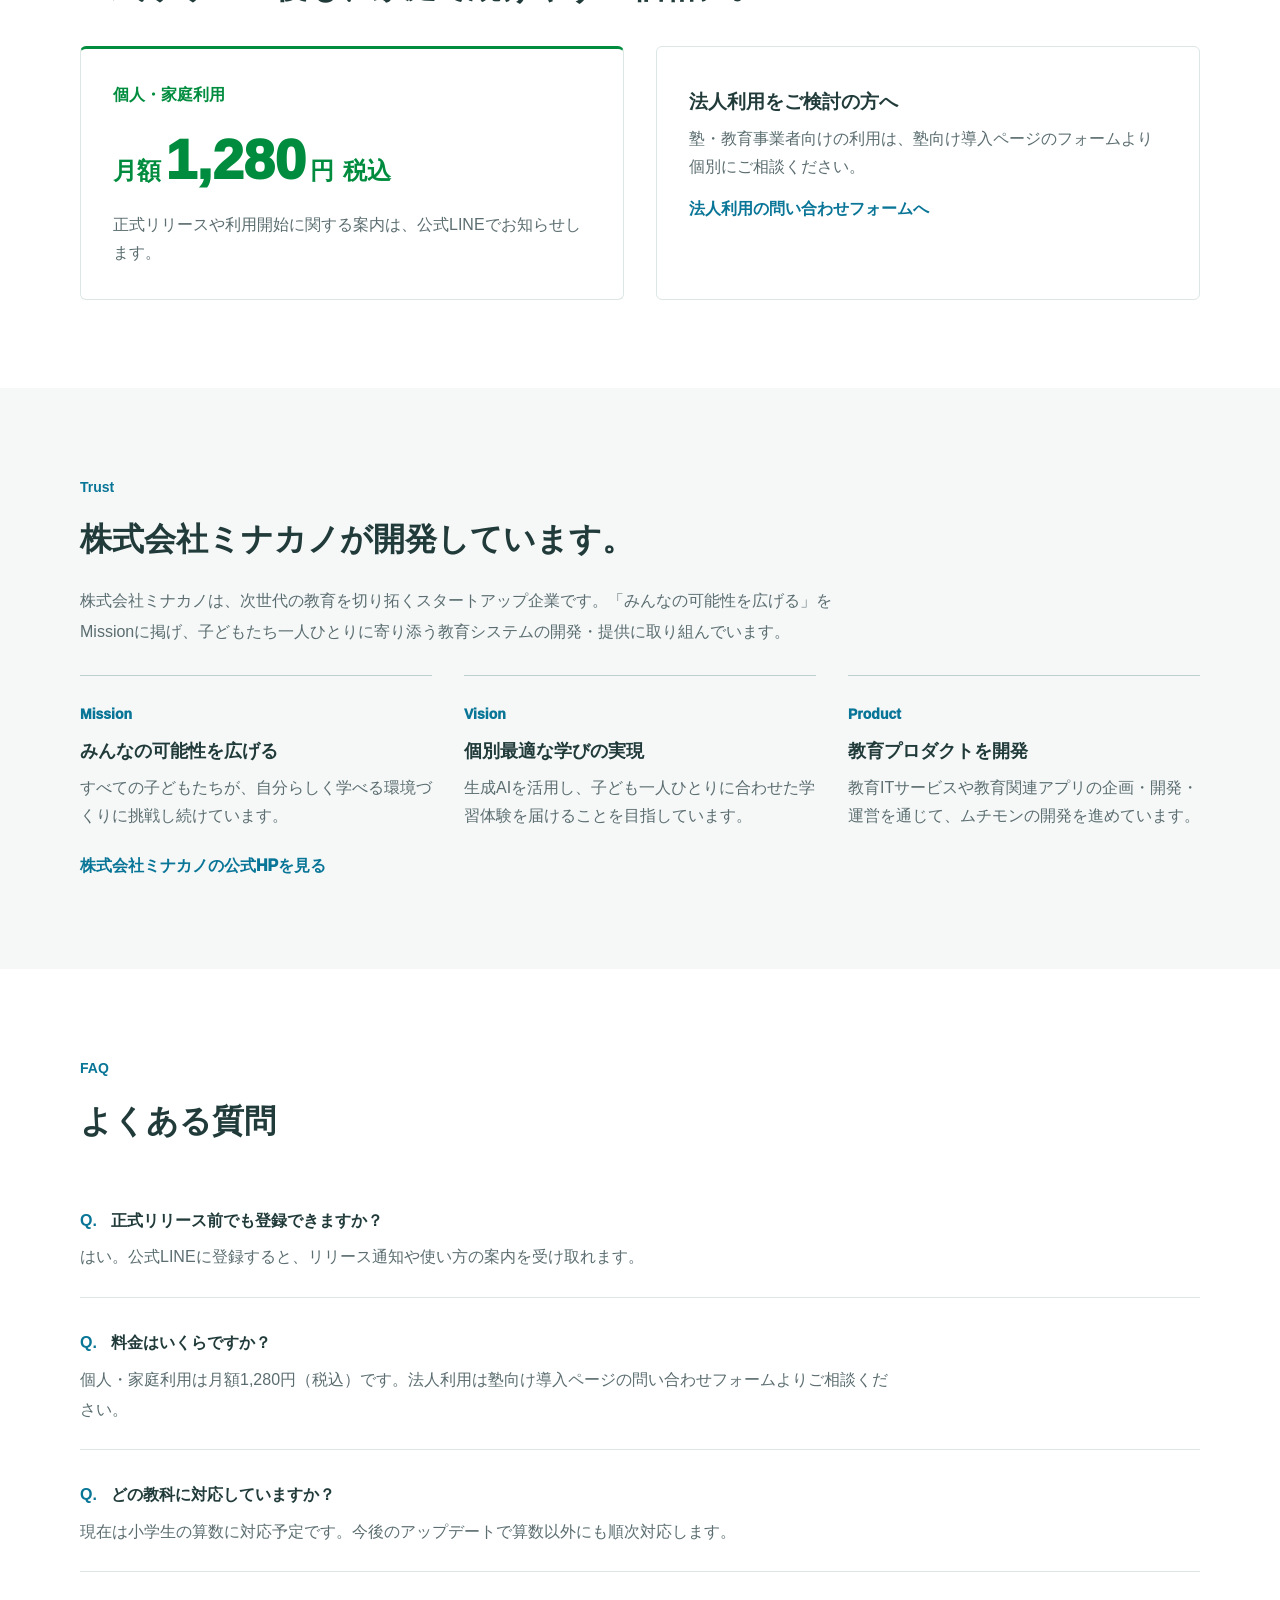
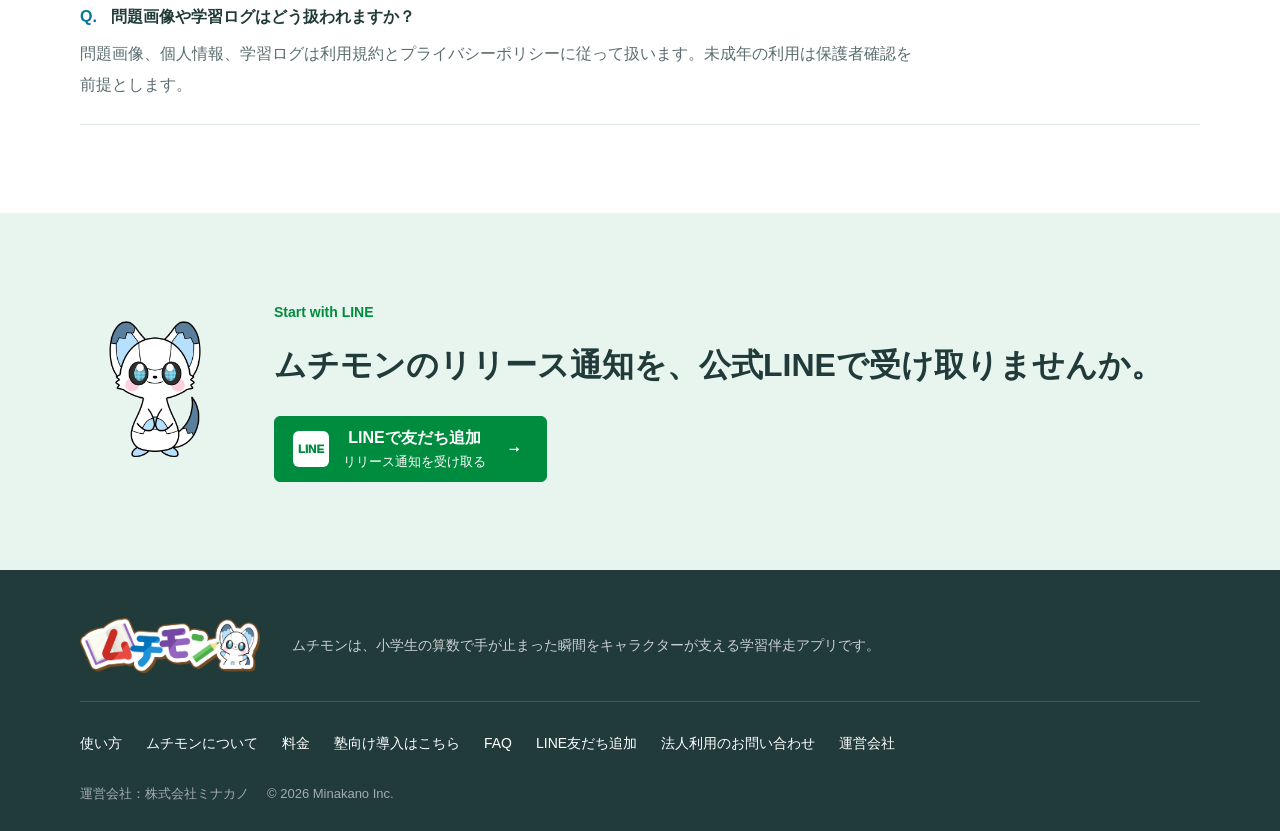
==== commit d887a006: "Refine Muchimon LP design" ====
--- a/index.html
+++ b/index.html
@@ -3,16 +3,109 @@
   <head>
     <meta charset="UTF-8" />
     <meta name="viewport" content="width=device-width, initial-scale=1.0" />
-    <title>ムチモン｜小中学生の学習伴走AI</title>
-    <meta name="description" content="ムチモンは、小中学生の学習で手が止まった瞬間をキャラクターが支える学習伴走AIです。公式LINEでリリース通知と使い方の案内を受け取れます。" />
+    <title>ムチモン｜小中学生の学習伴走AI・算数学習サポート</title>
+    <meta name="description" content="ムチモンは、小中学生の家庭学習で手が止まった瞬間をAIキャラクターが支える学習伴走アプリです。小学生の算数から対応し、問題撮影、ヒント、解説、類題、学習ログまでつなげます。" />
+    <meta name="robots" content="index,follow" />
+    <link rel="canonical" href="https://muchimon.jp/" />
+    <meta property="og:type" content="website" />
+    <meta property="og:site_name" content="ムチモン" />
+    <meta property="og:title" content="ムチモン｜小中学生の学習伴走AI・算数学習サポート" />
+    <meta property="og:description" content="小中学生の家庭学習で手が止まった瞬間を、AIキャラクターがヒント、解説、類題、学習ログまで伴走します。" />
+    <meta property="og:url" content="https://muchimon.jp/" />
+    <meta property="og:image" content="https://muchimon.jp/assets/muchimon-hero.png" />
+    <meta property="og:locale" content="ja_JP" />
+    <meta name="twitter:card" content="summary_large_image" />
+    <meta name="twitter:title" content="ムチモン｜小中学生の学習伴走AI・算数学習サポート" />
+    <meta name="twitter:description" content="小中学生の家庭学習で手が止まった瞬間を、AIキャラクターがヒント、解説、類題、学習ログまで伴走します。" />
+    <meta name="twitter:image" content="https://muchimon.jp/assets/muchimon-hero.png" />
     <link rel="icon" href="/favicon.ico" sizes="any" />
     <link rel="icon" href="/assets/favicon.png" type="image/png" />
     <link rel="apple-touch-icon" href="/assets/favicon.png" />
     <link rel="stylesheet" href="./styles.css?v=20260819-history1" />
     <link rel="stylesheet" href="./story-teaser.css?v=20260819-history1" />
     <link rel="stylesheet" href="./hero-mobile.css?v=20260821-hero1" />
+    <link rel="stylesheet" href="./refinement.css?v=20260908" />
+    <script type="application/ld+json">
+      {
+        "@context": "https://schema.org",
+        "@graph": [
+          {
+            "@type": "Organization",
+            "@id": "https://muchimon.jp/#organization",
+            "name": "株式会社ミナカノ",
+            "url": "https://minakano.co.jp/",
+            "brand": {
+              "@type": "Brand",
+              "name": "ムチモン",
+              "url": "https://muchimon.jp/"
+            },
+            "sameAs": [
+              "https://www.instagram.com/muchimon_minakano/?hl=ja"
+            ]
+          },
+          {
+            "@type": "WebSite",
+            "@id": "https://muchimon.jp/#website",
+            "name": "ムチモン",
+            "url": "https://muchimon.jp/",
+            "publisher": {
+              "@id": "https://muchimon.jp/#organization"
+            },
+            "inLanguage": "ja"
+          },
+          {
+            "@type": "SoftwareApplication",
+            "@id": "https://muchimon.jp/#app",
+            "name": "ムチモン",
+            "applicationCategory": "EducationalApplication",
+            "operatingSystem": "Web",
+            "url": "https://muchimon.jp/",
+            "description": "小中学生の家庭学習で手が止まった瞬間をAIキャラクターが支える学習伴走アプリです。",
+            "publisher": {
+              "@id": "https://muchimon.jp/#organization"
+            },
+            "offers": {
+              "@type": "Offer",
+              "price": "1280",
+              "priceCurrency": "JPY",
+              "availability": "https://schema.org/PreOrder"
+            }
+          },
+          {
+            "@type": "FAQPage",
+            "@id": "https://muchimon.jp/#faq-schema",
+            "mainEntity": [
+              {
+                "@type": "Question",
+                "name": "正式リリース前でも登録できますか？",
+                "acceptedAnswer": {
+                  "@type": "Answer",
+                  "text": "公式LINEに登録すると、リリース通知や使い方の案内を受け取れます。"
+                }
+              },
+              {
+                "@type": "Question",
+                "name": "料金はいくらですか？",
+                "acceptedAnswer": {
+                  "@type": "Answer",
+                  "text": "個人・家庭利用は月額1,280円（税込）です。法人利用は塾向け導入ページの問い合わせフォームよりご相談ください。"
+                }
+              },
+              {
+                "@type": "Question",
+                "name": "どの教科に対応していますか？",
+                "acceptedAnswer": {
+                  "@type": "Answer",
+                  "text": "現在は小学生の算数に対応予定です。今後のアップデートで算数以外にも順次対応します。"
+                }
+              }
+            ]
+          }
+        ]
+      }
+    </script>
   </head>
-  <body>
+  <body class="refined parent-page">
     <header class="nav">
       <a class="logo" href="#top"><img src="./assets/muchimon-logo.png" alt="ムチモン" /></a>
       <nav>
@@ -31,14 +124,15 @@
     <main id="top">
       <section class="hero">
         <div class="hero-copy">
-          <p class="kicker">サービスリリース前 公式LINE先行案内</p>
-          <h1 aria-label="「勉強しなさい」も「ここ教えて」も、ムチモンがとなりで支える。"><span class="title-line">「勉強しなさい」も</span><span class="title-line">「ここ教えて」も、</span><span class="title-line">ムチモンがとなりで</span><span class="title-line">支える。</span></h1>
-          <p class="lead">小学生の算数に対応。問題を撮影するだけで、ムチモンが声をかけながら、ヒント、解説、類題、学習ログまでつなげます。</p>
+          <p class="kicker">小学生の家庭学習に、AIの伴走者を。</p>
+          <p class="hero-brand">ムチモン<span>学習伴走AI</span></p>
+          <h1><span class="phrase">「勉強しなさい」が、</span><span class="phrase accent">少し減る毎日へ。</span></h1>
+          <p class="lead">「ここ教えて」に、すぐ応えられない日も。<br class="desktop-break" />ムチモンが声をかけ、ヒントや解説で、子どもの算数をとなりで支えます。</p>
           <div class="actions">
             <a class="primary line-button" href="https://lin.ee/755YFJo" target="_blank" rel="noopener" data-track="line-register"><span class="line-icon">LINE</span><span><strong>LINEで友だち追加</strong><small>リリース通知を受け取る</small></span><span class="cta-arrow">→</span></a>
             <a class="secondary" href="#flow">使い方を見る</a>
-            <a class="secondary juku-link" href="./juku/">塾向けの導入はこちら</a>
           </div>
+          <p class="hero-note">サービスリリース前・公式LINEで公開をお知らせ</p>
           <div class="proof">
             <div><strong>リリース前</strong><span>公式LINEで先行通知</span></div>
             <div><strong><span class="price-prefix">月額</span><span class="price-number">1,280</span><span class="price-unit">円</span></strong><span>個人・家庭利用 税込</span></div>
@@ -48,7 +142,7 @@
         <div class="hero-visual">
           <div class="ipad-frame hero-ipad"><div class="ipad-camera"></div><div class="ipad-screen"><img src="./assets/muchimon-upload.png" alt="ムチモンの学習画面" /></div></div>
           <img class="mascot" src="./assets/muchimon-character.png" alt="ムチモン" />
-          <div class="bubble"><span>ムチモン</span><strong>今日はどの問題かな？まずは写真を送ってね。</strong></div>
+          <div class="bubble"><span>ひとりで悩む時間を、一緒に考える時間へ。</span><strong>「どこで迷った？」から、はじめよう。</strong></div>
         </div>
       </section>
 
@@ -65,8 +159,8 @@
 
       <section class="section problems">
         <div>
-          <p class="kicker">Parent Pain</p>
-          <h2>家庭学習でつまずくのは、問題そのものだけではありません。</h2>
+          <p class="kicker">毎日の宿題、こんなことはありませんか？</p>
+          <h2><span class="phrase">教えたい気持ちはある。</span><span class="phrase">でも、余裕がない日もある。</span></h2>
         </div>
         <div class="cards three">
           <article><span>01</span><h3>毎日「勉強しなさい」と言ってしまう</h3><p>声をかけるほど、子どもの表情が重くなる。家庭学習の入口で親子の負担が増えてしまいます。</p></article>
@@ -81,7 +175,7 @@
       <section class="section features">
         <div class="heading">
           <p class="kicker">Why Muchimon</p>
-          <h2>ムチモンは、算数で手が止まった瞬間の伴走役です。</h2>
+          <h2><span class="phrase">手が止まったら、</span><span class="phrase">ムチモンの出番。</span></h2>
           <p>教材を全部置き換えるのではなく、毎日の宿題や問題演習で止まったところに寄り添います。</p>
         </div>
         <div class="cards three">
@@ -94,7 +188,7 @@
       <section class="section story-teaser">
         <div>
           <p class="kicker">Character Story</p>
-          <h2>ムチモンは、知識を教えてもらうほど成長するポンコツAIロボット。</h2>
+          <h2><span class="phrase">教えて、教わって。</span><span class="phrase">一緒に育つ、ともだち。</span></h2>
           <p>町外れの研究所で生まれたムチモン。世界一の学習AIになるはずが、完成祝いのコーヒー事件で少しポンコツに。ユーザーのかみ砕いた説明を受け取って、少しずつ成長していきます。</p>
           <a class="secondary" href="./history/">ムチモンのものがたりを読む</a>
         </div>
@@ -109,7 +203,7 @@
       <section class="section flow" id="flow">
         <div class="heading">
           <p class="kicker">How it works</p>
-          <h2>問題を撮ってから学習ログまで、5ステップでわかります。</h2>
+          <h2><span class="phrase">いつもの宿題から、</span><span class="phrase">「できた」までの5ステップ。</span></h2>
         </div>
         <div class="steps">
           <article><span>01</span><h3>問題を撮影</h3><p>小学生の算数で手が止まった問題を、スマートフォンでそのまま送れます。</p></article>
@@ -156,12 +250,12 @@
         <div class="heading trust-heading">
           <p class="kicker">Trust</p>
           <h2><span class="nowrap">株式会社ミナカノ</span>が開発しています。</h2>
-          <p>公式HPでは、「みんなの可能性を広げる」というビジョンのもと、教育ITサービス・教育関連アプリの企画、開発、運用に取り組む会社として紹介されています。</p>
+          <p>株式会社ミナカノは、次世代の教育を切り拓くスタートアップ企業です。「みんなの可能性を広げる」をMissionに掲げ、子どもたち一人ひとりに寄り添う教育システムの開発・提供に取り組んでいます。</p>
         </div>
         <div class="trust-grid">
-          <article><span>Vision</span><h3>みんなの可能性を広げる</h3><p>子どもたち一人ひとりが、自分のペースで学びに向き合える環境づくりを目指しています。</p></article>
-          <article><span>Learning</span><h3>誰一人取り残さない学びへ</h3><p>生成AIを用いた個別最適な学びを通じて、つまずきに寄り添う学習体験をつくっています。</p></article>
-          <article><span>Service</span><h3>教育ITサービスを開発</h3><p>教育関連アプリの企画・開発・運用を行う会社として、ムチモンの開発を進めています。</p></article>
+          <article><span>Mission</span><h3>みんなの可能性を広げる</h3><p>すべての子どもたちが、自分らしく学べる環境づくりに挑戦し続けています。</p></article>
+          <article><span>Vision</span><h3>個別最適な学びの実現</h3><p>生成AIを活用し、子ども一人ひとりに合わせた学習体験を届けることを目指しています。</p></article>
+          <article><span>Product</span><h3>教育プロダクトを開発</h3><p>教育ITサービスや教育関連アプリの企画・開発・運営を通じて、ムチモンの開発を進めています。</p></article>
         </div>
         <a class="trust-link" href="https://minakano.co.jp/" target="_blank" rel="noopener">株式会社ミナカノの公式HPを見る</a>
       </section>
--- a/refinement.css
+++ b/refinement.css
@@ -0,0 +1,268 @@
+/* Shared LP presentation; the story page keeps its illustrated identity. */
+.refined {
+  --ink: #213b3a;
+  --muted: #5b6d70;
+  --blue: #097597;
+  --green-dark: #008c3e;
+  --line: #dce6e5;
+  --shadow: 0 10px 28px #213b3a08;
+  --shadow-strong: 0 18px 36px #213b3a18;
+  --gutter: max(24px, calc((100% - 1120px) / 2));
+  background: #fff;
+  font-family: "Hiragino Sans", "Yu Gothic", "Meiryo", sans-serif;
+  font-size: 16px;
+  line-height: 1.8;
+  letter-spacing: 0;
+  -webkit-text-size-adjust: 100%;
+}
+.refined *, .refined *::before, .refined *::after { letter-spacing: 0; }
+.refined :is(h1,h2,h3,p) { overflow-wrap: break-word; line-break: strict; }
+.refined :is(a,button,input,select,textarea,summary):focus-visible { outline: 3px solid #e2b724; outline-offset: 5px; }
+.refined :is(section,details)[id] { scroll-margin-top: 100px; }
+.refined .phrase { display: inline-block; max-width: 100%; }
+.refined .nav { padding: 16px var(--gutter); min-height: 80px; background: #ffffffed; border-bottom: 1px solid var(--line); box-shadow: none; gap: 24px; }
+.refined .logo { flex-shrink: 0; }
+.refined .logo img { width: 154px; }
+.refined .nav nav { gap: 4px; }
+.refined .nav nav a { color: var(--ink); font-weight: 600; font-size: .875rem; border-radius: 4px; padding: 8px 10px; }
+.refined .nav nav a:hover { background: #eff7f8; transform: none; }
+.refined .nav .nav-cta { background: #008c3e; color: #fff; box-shadow: none; padding-inline: 18px; }
+.refined .nav .nav-juku { background: none; color: var(--blue); }
+.juku-page .nav .nav-cta { background: var(--blue); }
+.refined .hero, .refined .juku-hero {
+  display: flex; flex-direction: column; gap: 24px; min-height: 0;
+  padding: 32px var(--gutter) 28px; background: #f0f8fa;
+}
+.refined .hero-copy, .refined .juku-hero-copy { width: 100%; text-align: center; }
+.refined .kicker { display: block; min-height: 0; border: 0; border-radius: 0; padding: 0; margin: 0 0 14px; background: none; box-shadow: none; color: var(--blue); font-size: .875rem; font-weight: 700; line-height: 1.7; }
+.refined .hero-brand { display: flex; justify-content: center; align-items: center; gap: 14px; margin: 0 0 14px; font-size: 1.75rem; font-weight: 800; line-height: 1.4; }
+.refined .hero-brand span { font-size: .875rem; font-weight: 600; padding-left: 14px; border-left: 1px solid #a8c5cd; }
+.refined .hero h1, .refined .juku-hero h1 { max-width: none; margin: 0; font-size: 3rem; line-height: 1.5; font-weight: 800; text-wrap: initial; }
+.refined h1 .phrase { display: inline-block; }
+.refined .accent { color: var(--blue); }
+.refined .lead { max-width: 700px; margin: 20px auto 0; font-size: 1rem; font-weight: 400; line-height: 1.9; text-wrap: pretty; }
+.refined .actions { justify-content: center; gap: 12px; margin-top: 24px; }
+.refined .primary, .refined .secondary { border-radius: 6px; min-height: 52px; font-size: .9375rem; font-weight: 700; padding: 13px 24px; box-shadow: none; }
+.refined .primary { border: 1px solid #008c3e; background: #008c3e; }
+.refined .secondary { border: 1px solid #a8bdbf; background: #fff; color: var(--ink); }
+.refined .primary:hover { background: #007634; box-shadow: none; transform: translateY(-2px); }
+.refined .secondary:hover { background: #e8f3f5; transform: translateY(-2px); }
+.refined .line-button { display: inline-flex; width: auto; min-height: 60px; gap: 14px; border-radius: 6px; background: #008c3e; padding: 10px 18px; box-shadow: none; }
+.refined .line-button strong { font-size: 1rem; line-height: 1.4; }
+.refined .line-button small { font-size: .8125rem; font-weight: 400; color: #fff; line-height: 1.5; }
+.refined .line-icon { width: 36px; height: 36px; border-radius: 6px; color: #008c3e; }
+.refined .cta-arrow { background: none; }
+.refined .business-cta { background: var(--blue); border-color: var(--blue); }
+.refined .business-cta:hover { background: #075b75; }
+.refined .hero-note { margin: 12px 0 0; color: var(--muted); font-size: .8125rem; }
+.refined .proof, .refined .juku-proof { display: none; justify-content: center; gap: 0; margin: 24px auto 0; }
+.refined .proof div, .refined .juku-proof div { flex: 0 1 235px; border: 0; border-right: 1px solid #cddfe2; border-radius: 0; background: none; box-shadow: none; padding: 0 20px; }
+.refined :is(.proof,.juku-proof) div:last-child { border: 0; }
+.refined :is(.proof,.juku-proof) div::before { display: none; }
+.refined .proof strong, .refined .juku-proof strong { font-size: 1rem; color: var(--ink); font-weight: 700; }
+.refined .proof span, .refined .juku-proof span { font-size: .8125rem; font-weight: 400; }
+.refined .hero-visual, .refined .juku-hero-visual { position: relative; width: 100%; max-width: 590px; min-height: 0; margin: 0 auto; padding: 0 110px 0 24px; }
+.refined .ipad-frame { border-radius: 22px; padding: 13px; background: #263636; box-shadow: var(--shadow-strong); transform: none; }
+.refined .ipad-frame::before { border-radius: 16px; inset: 5px; }
+.refined .ipad-camera { width: 5px; height: 5px; top: 5px; }
+.refined .ipad-screen { border-radius: 10px; aspect-ratio: 2270 / 1422; }
+.refined .ipad-screen img { object-fit: contain; }
+.refined .hero-ipad { position: relative; inset: auto; }
+.refined .mascot, .refined .juku-mascot { width: 145px; right: 0; bottom: 24px; filter: drop-shadow(0 8px 5px #213b3a0b); }
+.refined .bubble { position: relative; left: auto; right: auto; bottom: auto; width: auto; margin: 12px 0 0; padding: 0; border: 0; border-radius: 0; background: none; box-shadow: none; text-align: center; }
+.refined .bubble span { color: var(--muted); font-size: .8125rem; font-weight: 400; }
+.refined .bubble strong { font-size: .9375rem; margin-top: 2px; font-weight: 600; }
+.refined .notice, .refined .juku-strip { padding: 20px var(--gutter); color: var(--ink); background: #fff2b3; border: 0; gap: 24px; }
+.refined .notice p, .refined .juku-strip p { font-size: .9375rem; font-weight: 600; }
+.refined .juku-strip a { background: none; border-radius: 0; padding: 4px 0; color: var(--ink); border-bottom: 1px solid currentColor; font-size: .875rem; font-weight: 700; }
+.refined :is(.section,.demo,.final-cta,.line) { padding: 88px var(--gutter); }
+.refined :is(.section,.demo,.final-cta,.line) h2 { max-width: none; font-size: 2rem; font-weight: 700; line-height: 1.65; text-wrap: pretty; }
+.refined .heading { max-width: none; }
+.refined .heading > p:not(.kicker) { margin-top: 20px; max-width: 760px; font-size: 1rem; line-height: 1.9; }
+.refined .problems, .refined .juku-section { background: #fff; }
+.refined .cards, .refined .scenario-grid { gap: 24px; }
+.refined .cards article, .refined .scenario-grid article { background: #f5f8f8; border: 0; border-radius: 6px; box-shadow: none; padding: 28px; }
+.refined .cards article:hover { transform: none; box-shadow: none; }
+.refined .cards span, .refined .scenario-grid span { color: var(--blue); font-size: .875rem; font-weight: 700; }
+.refined :is(.cards,.scenario-grid,.value-list) h3 { margin: 14px 0 12px; font-size: 1.125rem; font-weight: 700; line-height: 1.7; }
+.refined :is(.cards,.scenario-grid,.value-list,.faq-list) p { font-size: 1rem; line-height: 1.9; font-weight: 400; }
+.refined .scenario-grid li { font-size: .875rem; font-weight: 500; line-height: 1.85; }
+.refined .scenario-grid ul { padding-top: 18px; border-top: 1px solid var(--line); }
+.refined .features, .refined .juku-value { background: #f0f8fa; }
+.refined .features .cards article { border: 0; border-top: 2px solid #50b7d3; background: none; border-radius: 0; padding: 22px 0 0; }
+.refined .features .cards article:nth-child(2) { border-color: #ddbd42; }
+.refined .features .cards article:nth-child(3) { border-color: #df819a; }
+.refined .features .cards h3 { color: var(--ink); }
+.refined .story-teaser { background: #fff; border: 0; gap: 64px; grid-template-columns: minmax(0,1fr) minmax(0,360px); }
+.refined .story-teaser-image { border: 0; border-radius: 6px; box-shadow: none; }
+.refined .flow, .refined .juku-flow { background: #fff; border-block: 1px solid var(--line); }
+.refined .steps { grid-template-columns: repeat(5,minmax(0,1fr)); gap: 0; margin-top: 40px; }
+.refined .steps article { background: none; border: 0; border-left: 1px solid var(--line); border-radius: 0; box-shadow: none; padding: 0 20px; min-height: 0; }
+.refined .steps article:first-child { padding-left: 0; border: 0; }
+.refined .steps article:last-child { padding-right: 0; }
+.refined .steps article::after { display: none; }
+.refined .steps span { width: 38px; height: 38px; background: #e3f1f5; color: var(--blue); border-radius: 6px; box-shadow: none; font-size: .875rem; }
+.refined .steps h3 { margin: 18px 0 10px; font-size: 1rem; font-weight: 700; line-height: 1.6; }
+.refined .steps p { font-size: .9375rem; line-height: 1.9; }
+.refined .demo { background: #f0f8fa; gap: 40px; }
+.refined .demo-ipad { max-width: 860px; }
+.refined .line { background: #e8f4ee; }
+.refined .line-card { max-width: 1120px; border: 0; border-radius: 0; background: none; box-shadow: none; padding: 0; gap: 24px; color: var(--ink); }
+.refined .line-card h2 { color: var(--ink); }
+.refined .line-card p, .refined .line-card small { color: var(--muted); }
+.refined .line-steps { grid-template-columns: repeat(3,minmax(0,1fr)); gap: 24px; }
+.refined .line-steps div { background: none; border: 0; border-top: 1px solid #bdd8cc; border-radius: 0; padding: 20px 0; font-weight: 600; }
+.refined .line-steps span { border-radius: 0; background: none; color: #338364; box-shadow: none; font-size: 1.5rem; font-weight: 500; }
+.refined .price { background: #fff; gap: 32px; grid-template-columns: repeat(2,minmax(0,1fr)); }
+.refined .price > * { min-width: 0; }
+.refined .price-card, .refined .corp-card { border: 1px solid var(--line); border-radius: 6px; background: #fff; box-shadow: none; padding: 32px; }
+.refined .price-card { border-top: 3px solid #008c3e; }
+.refined .price-card strong { font-size: 3.5rem; margin: 24px 0; font-weight: 700; }
+.refined .trust { background: #f6f8f8; }
+.refined .trust-grid { gap: 32px; }
+.refined .trust-grid article { border: 0; border-top: 1px solid #bbcfd0; border-radius: 0; background: none; box-shadow: none; padding: 24px 0 0; }
+.refined .trust-grid h3 { font-size: 1.125rem; font-weight: 700; }
+.refined .trust-grid span { font-size: .875rem; color: var(--blue); }
+.refined .faq { background: #fff; }
+.refined .faq-list { max-width: none; gap: 0; }
+.refined .faq-list article { border: 0; border-bottom: 1px solid var(--line); border-radius: 0; box-shadow: none; padding: 24px 0; }
+.refined .faq-list h3 { font-weight: 700; font-size: 1rem; }
+.refined .faq-list h3::before { content: "Q."; margin-right: 14px; color: var(--blue); }
+.refined .final-cta { grid-template-columns: 150px minmax(0,1fr); gap: 44px; background: #e8f4ee; color: var(--ink); }
+.refined .final-cta h2 { color: var(--ink); margin-bottom: 24px; }
+.refined .final-cta .kicker { color: #008c3e; background: none; }
+.refined .final-cta img { max-height: 170px; filter: none; }
+.refined .site-footer { padding: 48px var(--gutter) 28px; background: #213b3a; }
+.refined .footer-main { grid-template-columns: 180px minmax(0,620px); gap: 32px; }
+.refined .footer-main p, .refined .footer-links a { font-size: .875rem; font-weight: 400; }
+.refined .footer-links { gap: 8px 24px; }
+.refined .footer-bottom { font-weight: 400; font-size: .8125rem; }
+.refined .value-layout { gap: 56px; grid-template-columns: minmax(0,1.1fr) minmax(0,1fr); margin-top: 40px; }
+.refined .value-list { gap: 0; }
+.refined .value-list article { border: 0; border-bottom: 1px solid #cbdfe4; border-radius: 0; background: none; box-shadow: none; padding: 24px 0; }
+.refined .value-list strong { background: none; color: var(--blue); width: auto; height: auto; font-size: .875rem; }
+.refined .value-list h3 { margin-top: 4px; }
+.refined .juku-report { background: #f8f9f5; grid-template-columns: minmax(0,1fr) minmax(0,340px); }
+.refined .juku-report h2 .phrase { display: block; }
+.refined .phone-preview { box-shadow: var(--shadow-strong); }
+.refined .juku-fit { background: #fff; }
+.refined .fit-list { grid-template-columns: repeat(2,minmax(0,1fr)); gap: 0 32px; }
+.refined .fit-list div { min-height: 0; border: 0; border-bottom: 1px solid var(--line); border-radius: 0; box-shadow: none; padding: 20px 0; font-size: 1rem; font-weight: 500; }
+.refined .fit-list div::before { content: "✓"; color: var(--blue); margin-right: 12px; }
+.juku-page .line { background: #eaf4f7; }
+.juku-page .line-steps div { border-color: #bdd9e1; }
+.juku-page .line-steps span { color: var(--blue); }
+.refined .contact-toggle { border: 1px solid #b7cdd3; border-radius: 6px; box-shadow: none; }
+.refined .contact-toggle > summary { min-height: 80px; padding: 22px 28px; }
+.refined .contact-toggle summary strong { font-size: 1.125rem; font-weight: 700; }
+.refined .toggle-icon { border-radius: 6px; box-shadow: none; }
+.refined .juku-contact-form { gap: 24px; padding: 28px; }
+.refined .form-head h3 { font-size: 1.25rem; font-weight: 700; }
+.refined .form-head p { font-weight: 400; }
+.refined .form-section { border: 0; border-radius: 0; background: none; padding: 18px 0; }
+.refined .form-grid { grid-template-columns: repeat(2,minmax(0,1fr)); gap: 24px; }
+.refined .juku-contact-form label { font-weight: 600; }
+.refined .juku-contact-form :is(input,select,textarea):not([type=checkbox]):not([type=radio]) { border-radius: 4px; font-size: 1rem; font-weight: 400; }
+.refined .juku-contact-form :is(input,textarea)::placeholder { color: #7b898d; }
+.refined .required-badge { border-radius: 3px; font-size: .75rem; font-weight: 600; }
+.refined .optional-fields { display: block; border: 0; border-top: 1px solid var(--line); border-bottom: 1px solid var(--line); border-radius: 0; background: none; padding: 0; }
+.refined .optional-fields summary { padding: 20px 0; min-height: 60px; font-size: .9375rem; }
+.refined .optional-fields summary small { font-size: .875rem; font-weight: 400; }
+.refined .optional-fields[open] .optional-summary-text::before { font-size: 1rem; }
+.refined .juku-contact-form .consent-check, .refined .juku-contact-form .checkbox-group label { display: flex; align-items: flex-start; border: 0; border-radius: 0; padding: 8px 0; background: none; font-weight: 400; }
+.refined .consent-check input { margin: 3px 0 0; }
+.refined .form-actions small { font-size: .875rem; font-weight: 400; }
+.refined .form-status { font-weight: 500; }
+@media (max-width: 1100px) {
+  .refined .nav { flex-wrap: wrap; justify-content: center; gap: 10px 24px; }
+  .refined .nav nav { justify-content: center; }
+  .refined .scenario-grid { grid-template-columns: repeat(3,minmax(0,1fr)); gap: 16px; }
+  .refined .scenario-grid article { padding: 22px; }
+  .refined .hero h1, .refined .juku-hero h1 { font-size: 2.625rem; }
+  .refined .steps article { padding-inline: 14px; }
+}
+@media (max-width: 800px) {
+  .refined { --gutter: 24px; }
+  .refined .nav { position: relative; justify-content: space-between; }
+  .refined .nav nav { width: 100%; justify-content: flex-start; gap: 0; }
+  .refined .nav nav a { padding: 8px 10px; }
+  .refined .hero, .refined .juku-hero { padding-top: 36px; }
+  .refined .hero h1, .refined .juku-hero h1 { font-size: 2.25rem; }
+  .refined :is(.section,.demo,.line,.final-cta) { padding-block: 64px; }
+  .refined :is(.section,.demo,.line,.final-cta) h2 { font-size: 1.75rem; }
+  .refined .scenario-grid, .refined .three { grid-template-columns: 1fr; gap: 16px; }
+  .refined .cards article, .refined .scenario-grid article { padding: 24px; }
+  .refined .story-teaser, .refined .value-layout, .refined .juku-report { grid-template-columns: 1fr; gap: 32px; }
+  .refined .story-teaser-image { max-width: 360px; }
+  .refined .steps { grid-template-columns: 1fr; margin-top: 24px; }
+  .refined .steps article, .refined .steps article:first-child { display: grid; grid-template-columns: 40px minmax(0,1fr); column-gap: 18px; padding: 22px 0; border: 0; border-bottom: 1px solid var(--line); }
+  .refined .steps span { grid-column: 1; grid-row: 1 / 3; }
+  .refined .steps h3 { margin: 4px 0 8px; }
+  .refined .steps p { grid-column: 2; }
+  .refined .trust-grid { grid-template-columns: 1fr; }
+  .refined .price { grid-template-columns: minmax(0,1fr); }
+  .refined .line-steps { grid-template-columns: 1fr; gap: 0; }
+  .refined .line-steps div { padding: 12px 0; }
+  .refined .footer-main { grid-template-columns: 1fr; }
+}
+@media (max-width: 540px) {
+  .refined { --gutter: 20px; }
+  .refined .nav { padding-block: 12px; flex-direction: row; gap: 8px; }
+  .refined .logo img { width: 122px; }
+  .refined .nav nav { gap: 0 4px; }
+  .refined .nav nav a { font-size: .8125rem; min-height: 40px; padding: 6px; }
+  .refined .nav .nav-cta { position: absolute; top: 14px; right: 20px; padding-inline: 10px; }
+  .refined .nav nav a[href="#faq"], .juku-page .nav nav a[href="#pilot"] { display: none; }
+  .refined .hero, .refined .juku-hero { gap: 24px; padding-block: 28px; }
+  .refined .kicker { font-size: .8125rem; }
+  .refined .hero-brand { font-size: 1.5rem; margin-bottom: 16px; }
+  .refined .hero h1, .refined .juku-hero h1 { font-size: 1.75rem; line-height: 1.65; }
+  .refined .juku-hero h1 { font-size: 1.5rem; }
+  .refined .hero h1 .phrase, .refined .juku-hero h1 .phrase { display: block; }
+  .refined .lead { text-align: left; margin-top: 18px; font-size: 1rem; }
+  .refined .desktop-break { display: none; }
+  .refined .actions { gap: 10px; margin-top: 20px; }
+  .refined .actions .primary { width: 100%; }
+  .refined .actions .secondary { width: auto; min-height: 40px; border: 0; border-bottom: 1px solid #a8bdbf; border-radius: 0; padding: 6px 0; background: none; }
+  .refined .hero-note { font-size: .8125rem; }
+  .refined .proof, .refined .juku-proof { display: none; }
+  .refined :is(.proof,.juku-proof) div { padding-inline: 8px; }
+  .refined :is(.proof,.juku-proof) strong { font-size: .875rem; }
+  .refined :is(.proof,.juku-proof) span { font-size: .75rem; }
+  .refined .hero-visual, .refined .juku-hero-visual { padding: 0 32px 0 0; }
+  .refined .mascot, .refined .juku-mascot { width: 74px; right: -4px; bottom: 44px; }
+  .refined .ipad-frame { padding: 10px; border-radius: 17px; }
+  .refined .ipad-screen { border-radius: 8px; }
+  .refined .bubble { margin-top: 12px; }
+  .refined .bubble span { font-size: .75rem; }
+  .refined .bubble strong { font-size: .8125rem; }
+  .refined .notice, .refined .juku-strip { flex-direction: column; align-items: flex-start; gap: 12px; padding-block: 20px; }
+  .refined .notice .line-button { width: auto; }
+  .refined .juku-strip a { width: auto; }
+  .refined :is(.section,.demo,.line,.final-cta) { padding-block: 48px; }
+  .refined :is(.section,.demo,.line,.final-cta) h2 { font-size: 1.5rem; line-height: 1.7; }
+  .refined .cards article, .refined .scenario-grid article { padding: 22px; }
+  .refined .price-card, .refined .corp-card { padding: 24px; }
+  .refined .price-card strong { font-size: 3rem; }
+  .refined .fit-list, .refined .form-grid { grid-template-columns: 1fr; }
+  .refined .contact-toggle > summary { padding: 20px; gap: 12px; }
+  .refined .contact-toggle summary strong { font-size: 1rem; }
+  .refined .toggle-icon { width: 32px; height: 32px; }
+  .refined .juku-contact-form { padding: 20px; }
+  .refined .optional-fields summary { align-items: flex-start; flex-direction: column; }
+  .refined .form-actions .primary { width: 100%; }
+  .refined .final-cta { grid-template-columns: 1fr; gap: 24px; }
+  .refined .final-cta img { max-height: 100px; justify-self: center; }
+  .refined .footer-links a { white-space: normal; }
+}
+@media (max-width: 360px) {
+  .refined { --gutter: 16px; }
+  .refined .hero h1, .refined .juku-hero h1 { font-size: 1.5rem; }
+  .refined .juku-hero h1 { font-size: 1.375rem; }
+  .refined .price-card strong { font-size: 2.5rem; }
+  .refined :is(.section,.demo,.line,.final-cta) h2 { font-size: 1.375rem; }
+}
+@media (prefers-reduced-motion: reduce) {
+  html { scroll-behavior: auto; }
+  .refined * { transition: none !important; }
+}
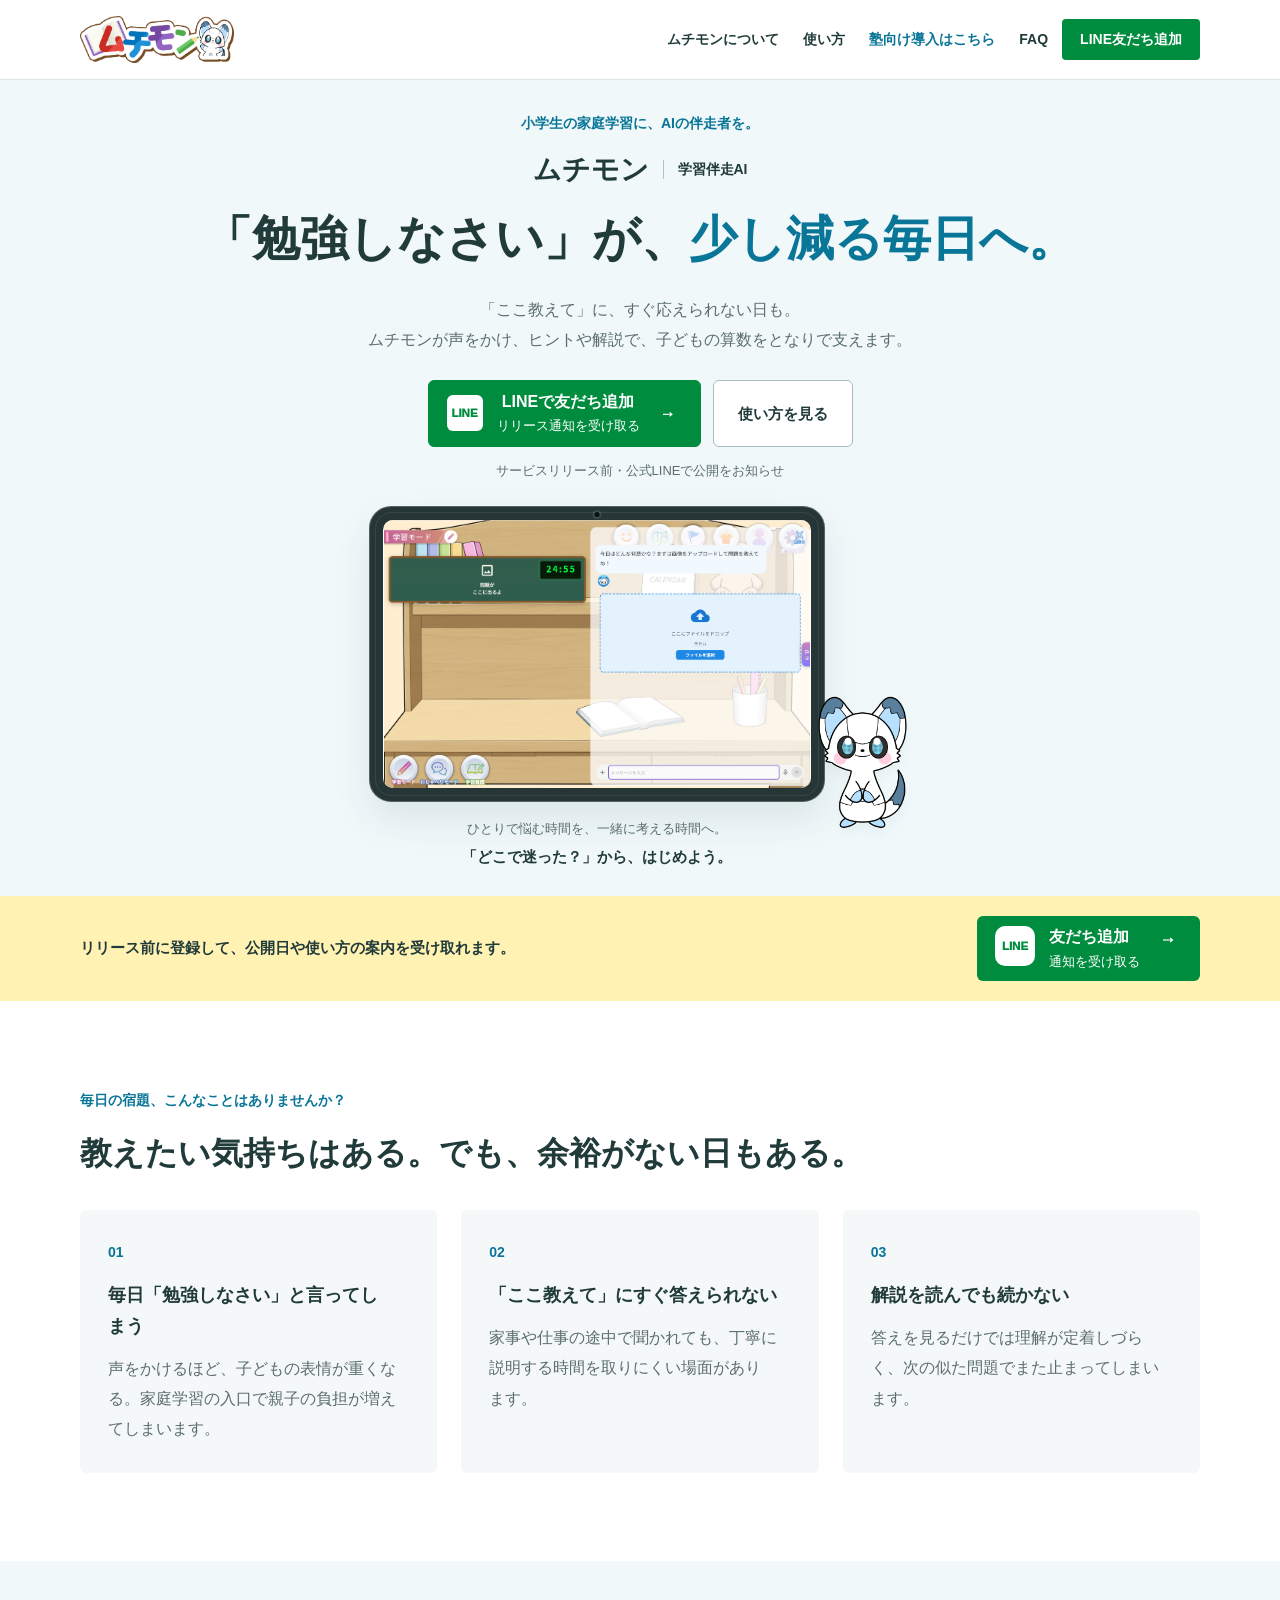
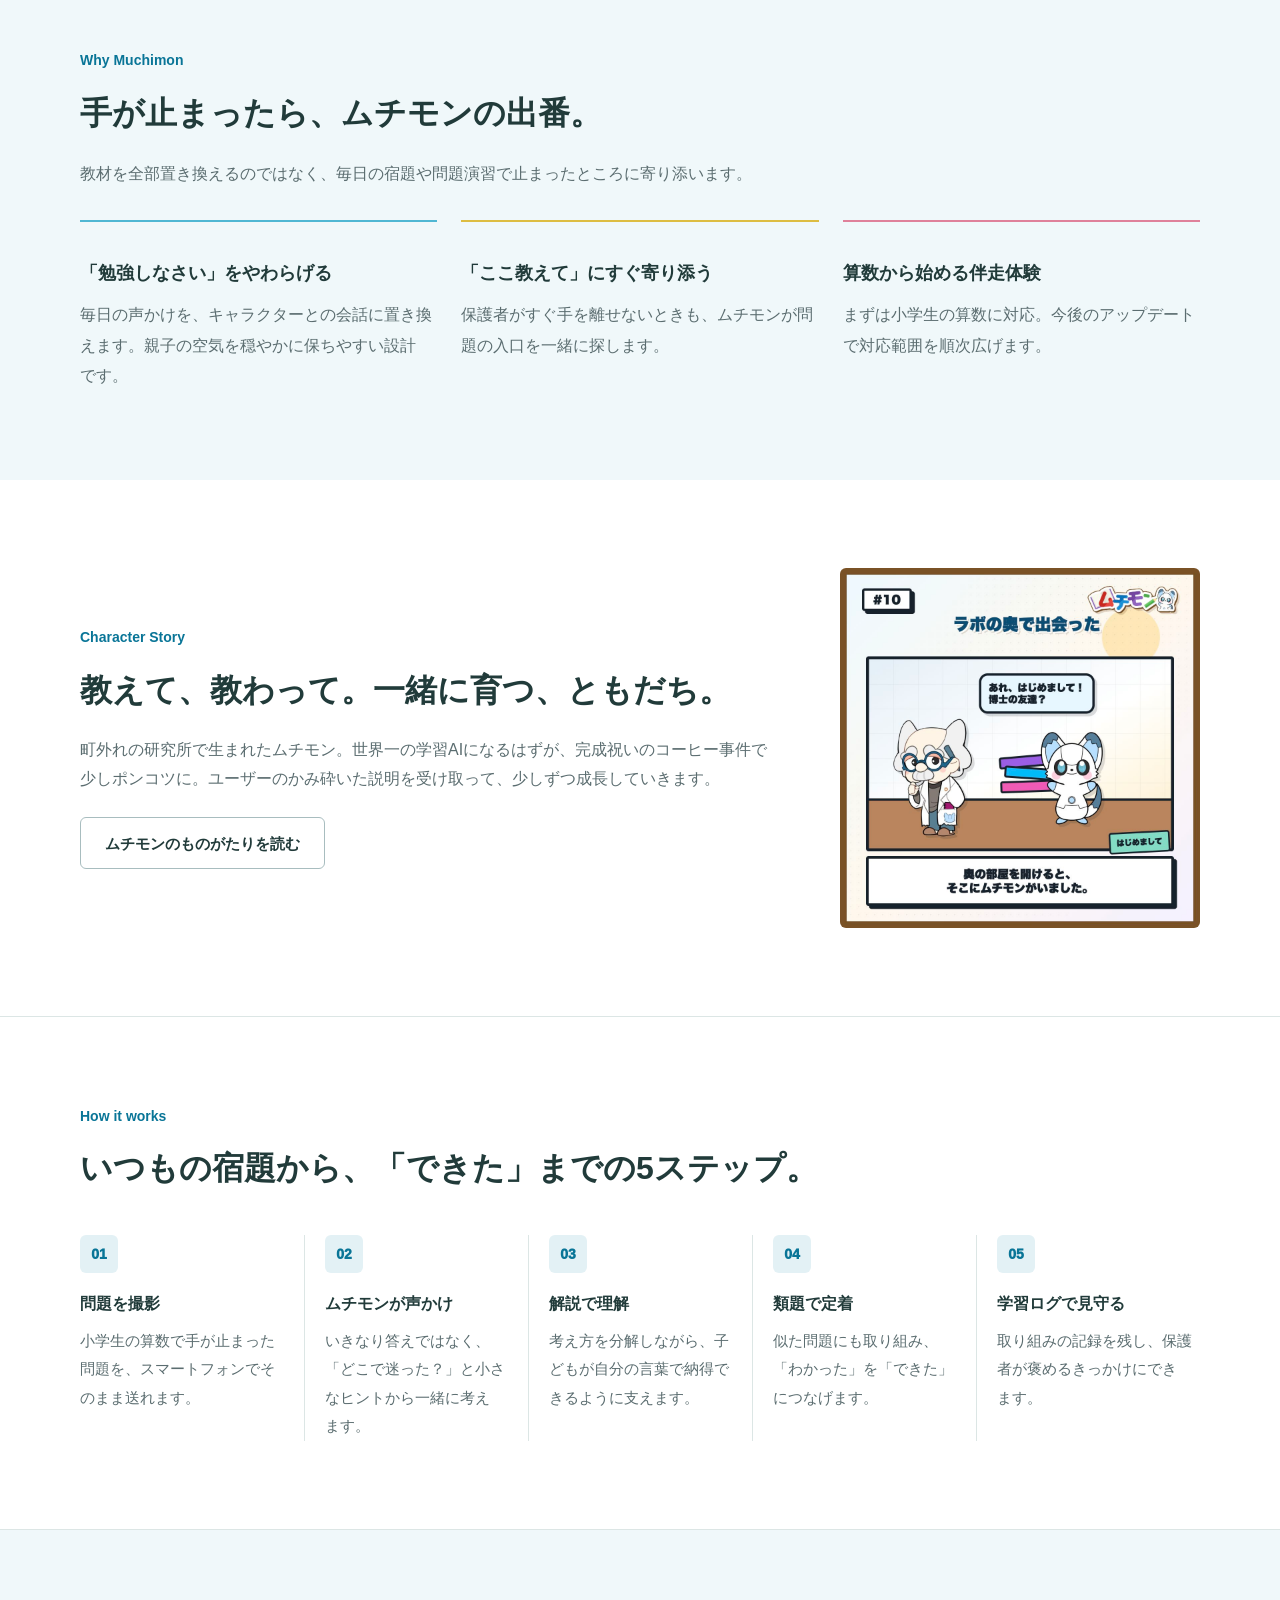
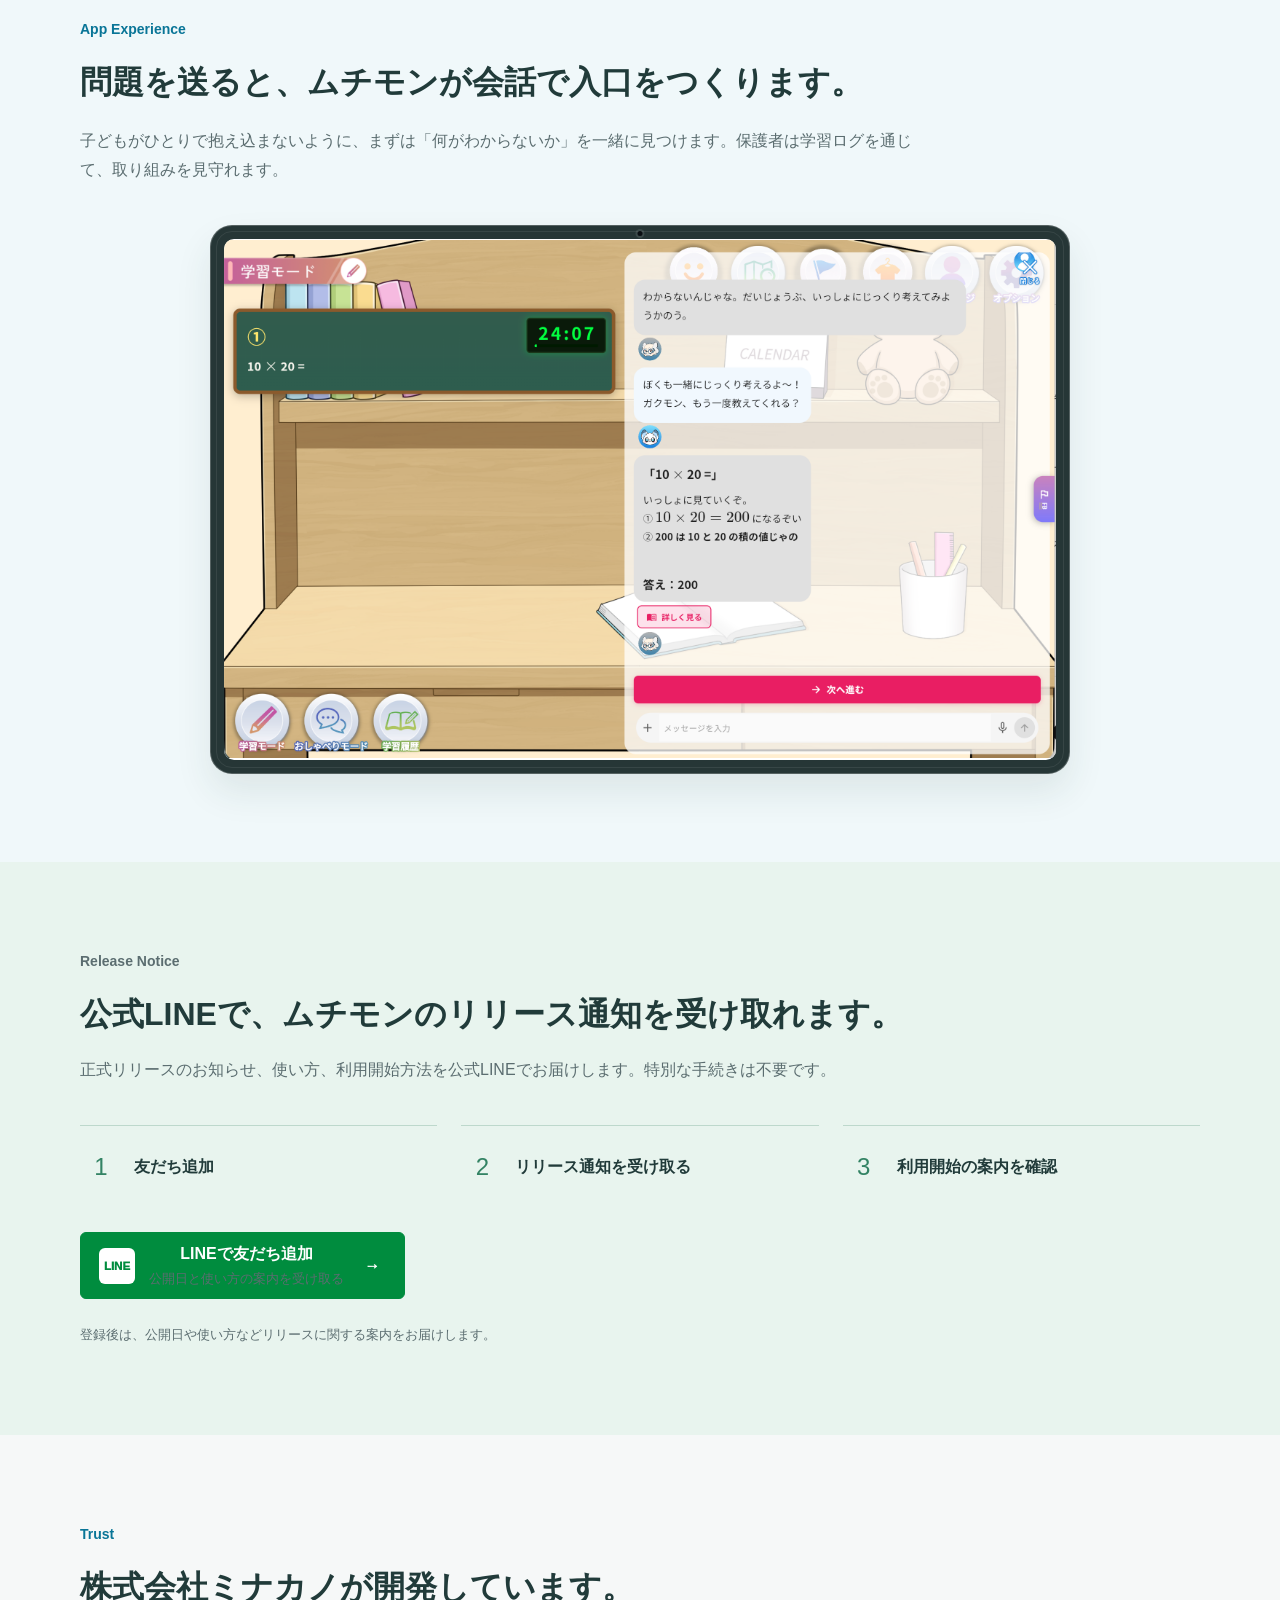
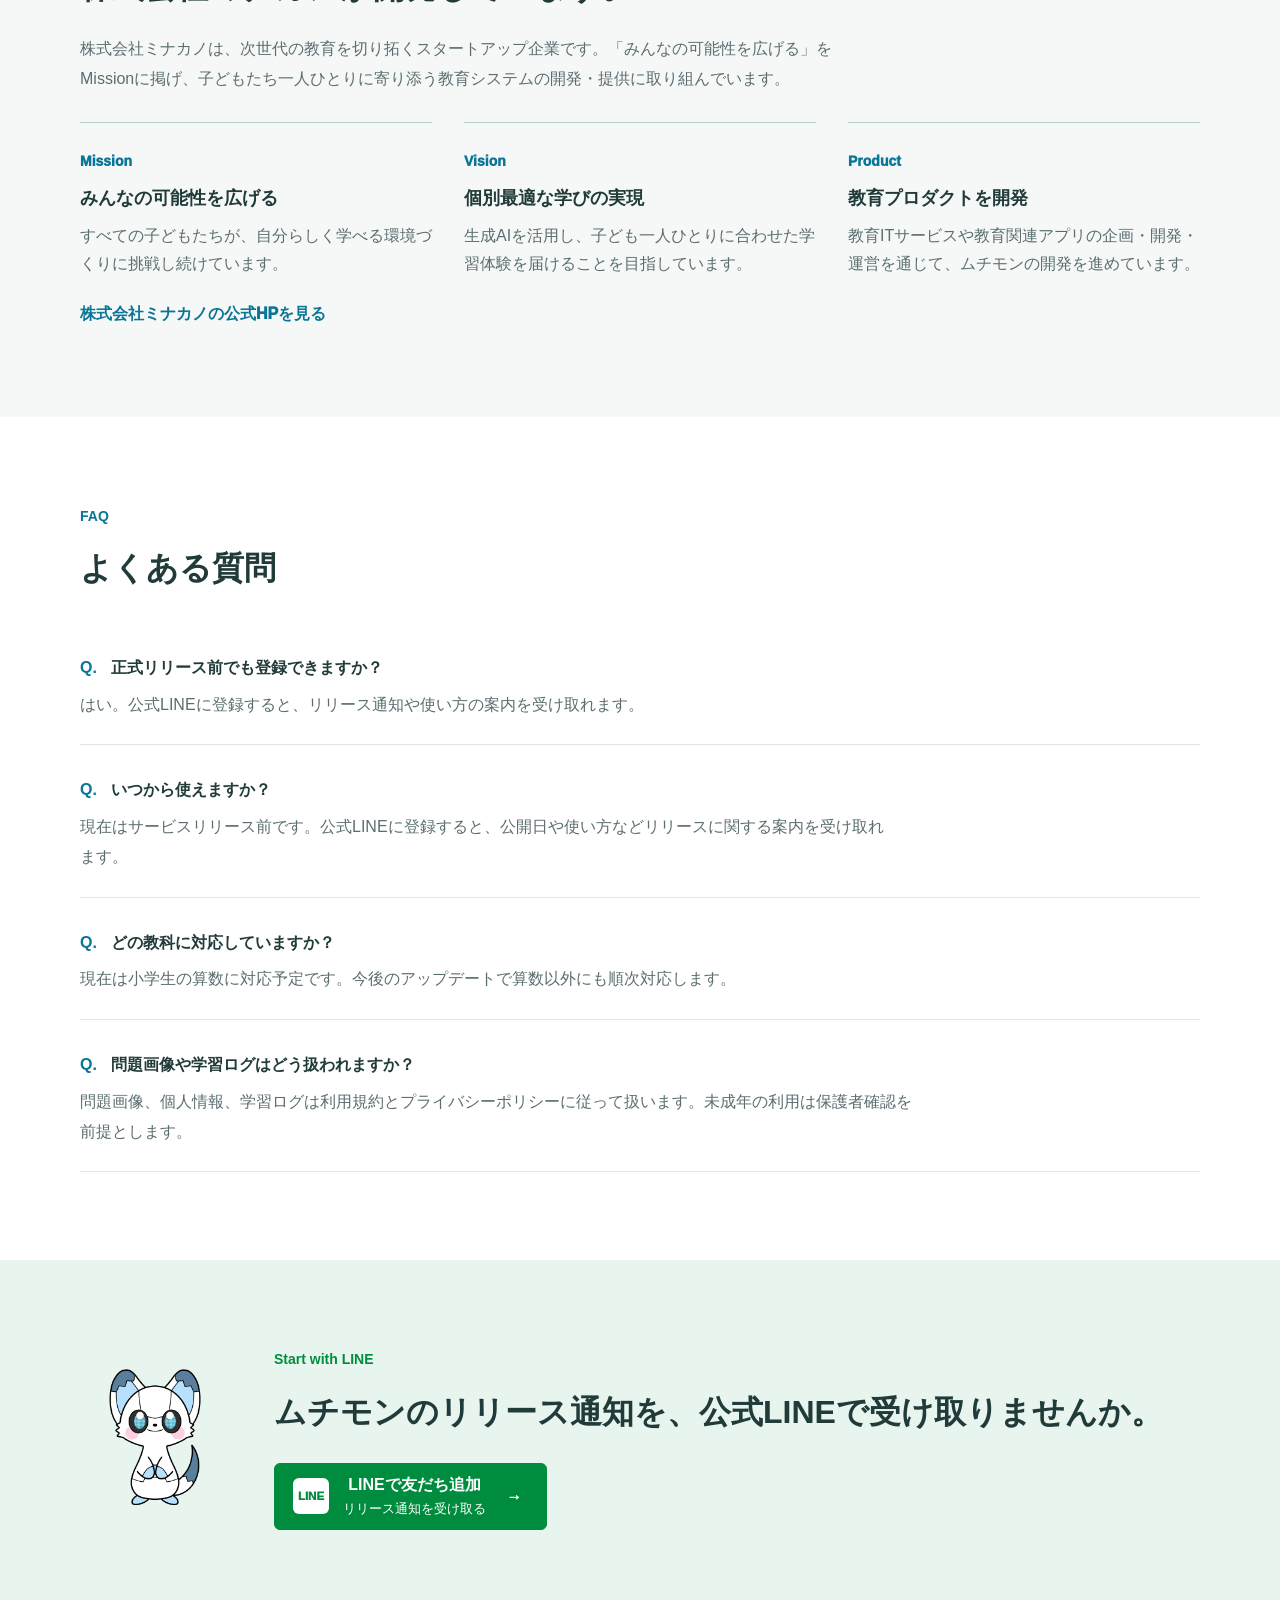
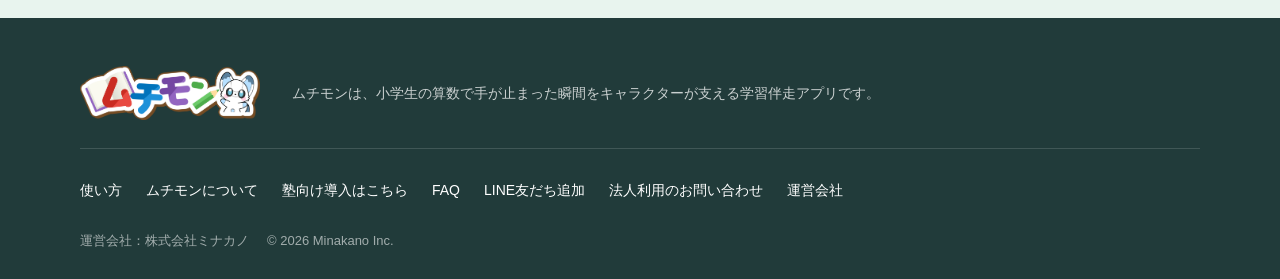
==== commit 8ffb4c47: "Hide pricing from landing page" ====
--- a/index.html
+++ b/index.html
@@ -63,12 +63,6 @@
             "description": "小中学生の家庭学習で手が止まった瞬間をAIキャラクターが支える学習伴走アプリです。",
             "publisher": {
               "@id": "https://muchimon.jp/#organization"
-            },
-            "offers": {
-              "@type": "Offer",
-              "price": "1280",
-              "priceCurrency": "JPY",
-              "availability": "https://schema.org/PreOrder"
             }
           },
           {
@@ -85,10 +79,10 @@
               },
               {
                 "@type": "Question",
-                "name": "料金はいくらですか？",
+                "name": "いつから使えますか？",
                 "acceptedAnswer": {
                   "@type": "Answer",
-                  "text": "個人・家庭利用は月額1,280円（税込）です。法人利用は塾向け導入ページの問い合わせフォームよりご相談ください。"
+                  "text": "現在はサービスリリース前です。公式LINEに登録すると、公開日や使い方などリリースに関する案内を受け取れます。"
                 }
               },
               {
@@ -111,7 +105,6 @@
       <nav>
         <a href="./history/">ムチモンについて</a>
         <a href="#flow">使い方</a>
-        <a href="#price">料金</a>
         <a class="nav-juku" href="./juku/">塾向け導入はこちら</a>
         <a href="#faq">FAQ</a>
         <a class="nav-cta" href="https://lin.ee/755YFJo" target="_blank" rel="noopener" data-track="line-register">LINE友だち追加</a>
@@ -135,7 +128,7 @@
           <p class="hero-note">サービスリリース前・公式LINEで公開をお知らせ</p>
           <div class="proof">
             <div><strong>リリース前</strong><span>公式LINEで先行通知</span></div>
-            <div><strong><span class="price-prefix">月額</span><span class="price-number">1,280</span><span class="price-unit">円</span></strong><span>個人・家庭利用 税込</span></div>
+            <div><strong>家庭学習</strong><span>保護者の声かけ負担を軽く</span></div>
             <div><strong>小学生の算数</strong><span>まずは算数から対応</span></div>
           </div>
         </div>
@@ -237,15 +230,6 @@
 
 
 
-      <section class="section price" id="price">
-        <div><p class="kicker">Price</p><h2>正式リリース後も、家庭で続けやすい価格に。</h2></div>
-        <article class="price-card"><span>個人・家庭利用</span><strong class="price-display" aria-label="月額1,280円 税込"><span class="price-prefix">月額</span><span class="price-number">1,280</span><span class="price-unit">円</span><span class="price-tax">税込</span></strong><p>正式リリースや利用開始に関する案内は、公式LINEでお知らせします。</p></article>
-        <article class="corp-card"><h3>法人利用をご検討の方へ</h3><p>塾・教育事業者向けの利用は、塾向け導入ページのフォームより個別にご相談ください。</p><a href="./juku/#juku-contact">法人利用の問い合わせフォームへ</a></article>
-      </section>
-
-
-
-
       <section class="section trust">
         <div class="heading trust-heading">
           <p class="kicker">Trust</p>
@@ -265,7 +249,7 @@
 
       <section class="section faq" id="faq">
         <div class="heading"><p class="kicker">FAQ</p><h2>よくある質問</h2></div>
-        <div class="faq-list"><article><h3>正式リリース前でも登録できますか？</h3><p>はい。公式LINEに登録すると、リリース通知や使い方の案内を受け取れます。</p></article><article><h3>料金はいくらですか？</h3><p>個人・家庭利用は月額1,280円（税込）です。法人利用は塾向け導入ページの問い合わせフォームよりご相談ください。</p></article><article><h3>どの教科に対応していますか？</h3><p>現在は小学生の算数に対応予定です。今後のアップデートで算数以外にも順次対応します。</p></article><article><h3>問題画像や学習ログはどう扱われますか？</h3><p>問題画像、個人情報、学習ログは利用規約とプライバシーポリシーに従って扱います。未成年の利用は保護者確認を前提とします。</p></article></div>
+        <div class="faq-list"><article><h3>正式リリース前でも登録できますか？</h3><p>はい。公式LINEに登録すると、リリース通知や使い方の案内を受け取れます。</p></article><article><h3>いつから使えますか？</h3><p>現在はサービスリリース前です。公式LINEに登録すると、公開日や使い方などリリースに関する案内を受け取れます。</p></article><article><h3>どの教科に対応していますか？</h3><p>現在は小学生の算数に対応予定です。今後のアップデートで算数以外にも順次対応します。</p></article><article><h3>問題画像や学習ログはどう扱われますか？</h3><p>問題画像、個人情報、学習ログは利用規約とプライバシーポリシーに従って扱います。未成年の利用は保護者確認を前提とします。</p></article></div>
       </section>
 
 
@@ -285,7 +269,6 @@
       <div class="footer-links" aria-label="フッターナビゲーション">
         <a href="#flow">使い方</a>
         <a href="./history/">ムチモンについて</a>
-        <a href="#price">料金</a>
         <a href="./juku/">塾向け導入はこちら</a>
         <a href="#faq">FAQ</a>
         <a href="https://lin.ee/755YFJo" target="_blank" rel="noopener" data-track="line-register">LINE友だち追加</a>
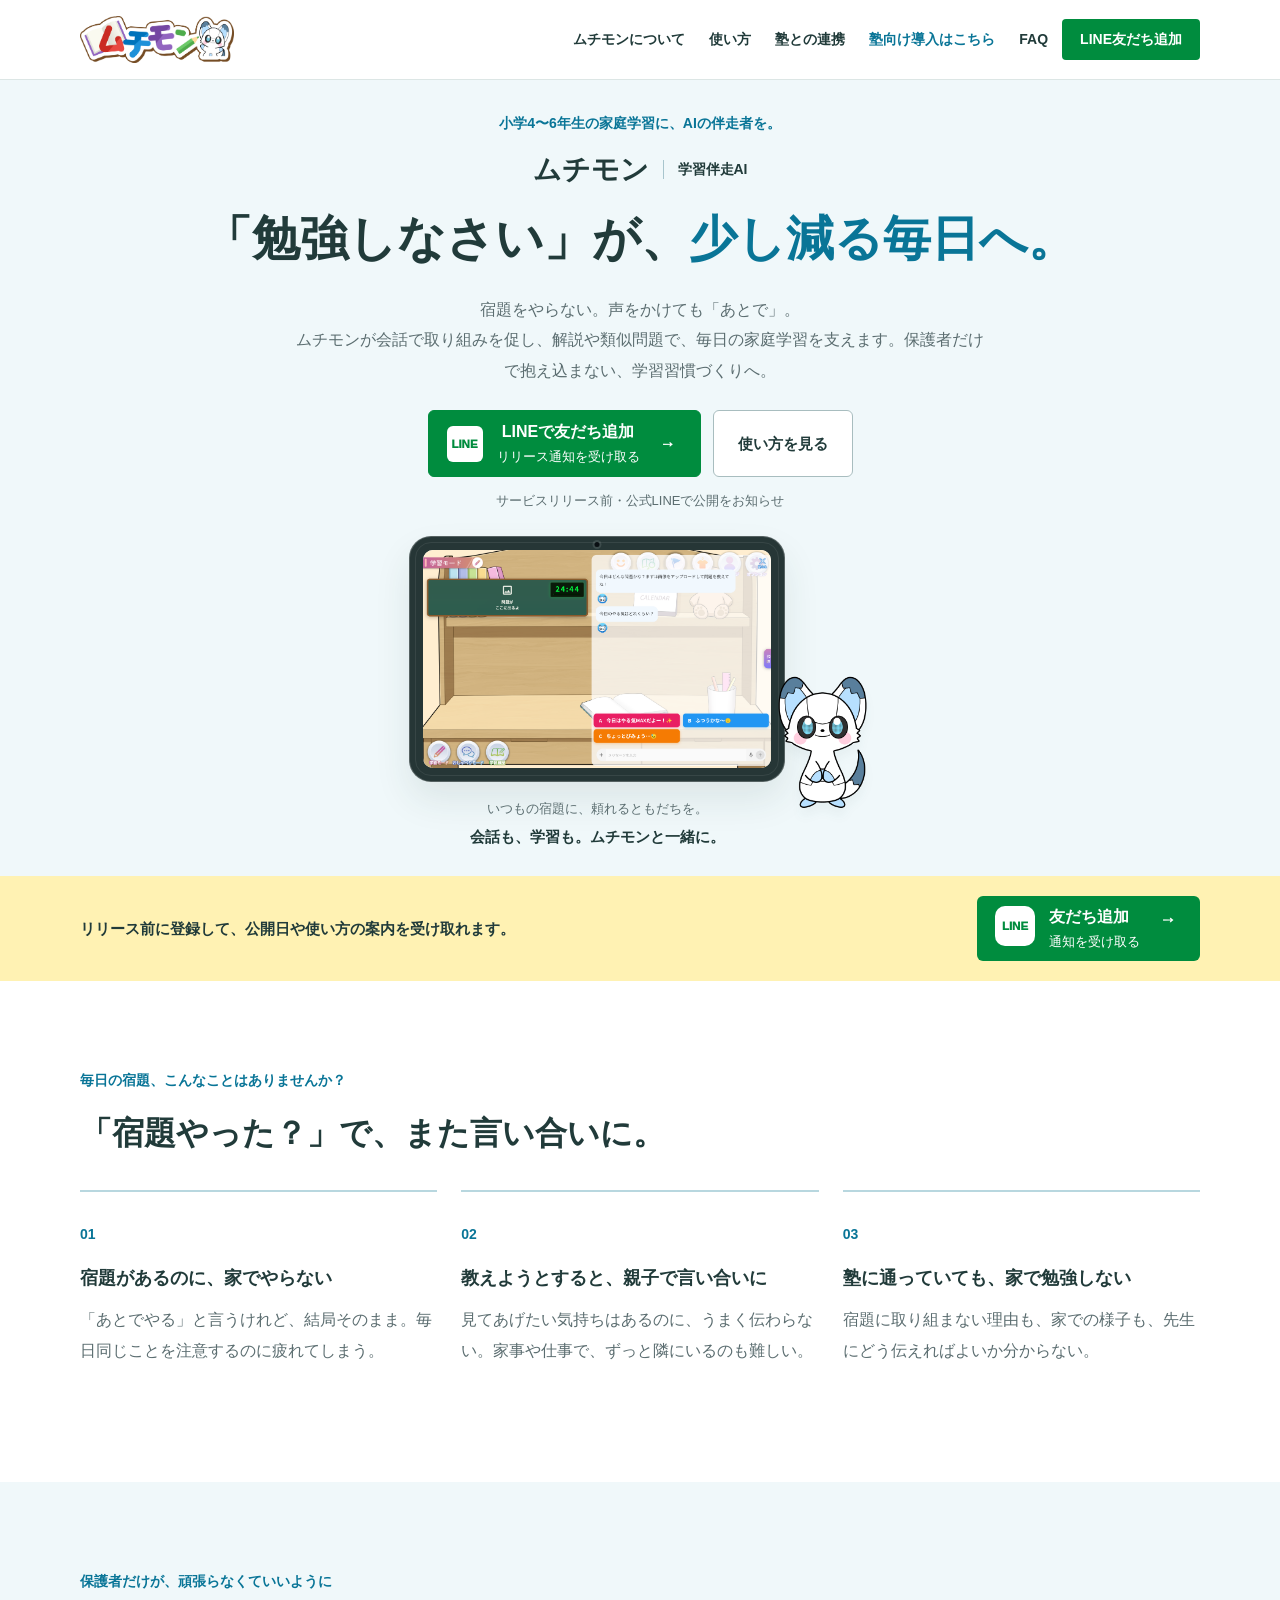
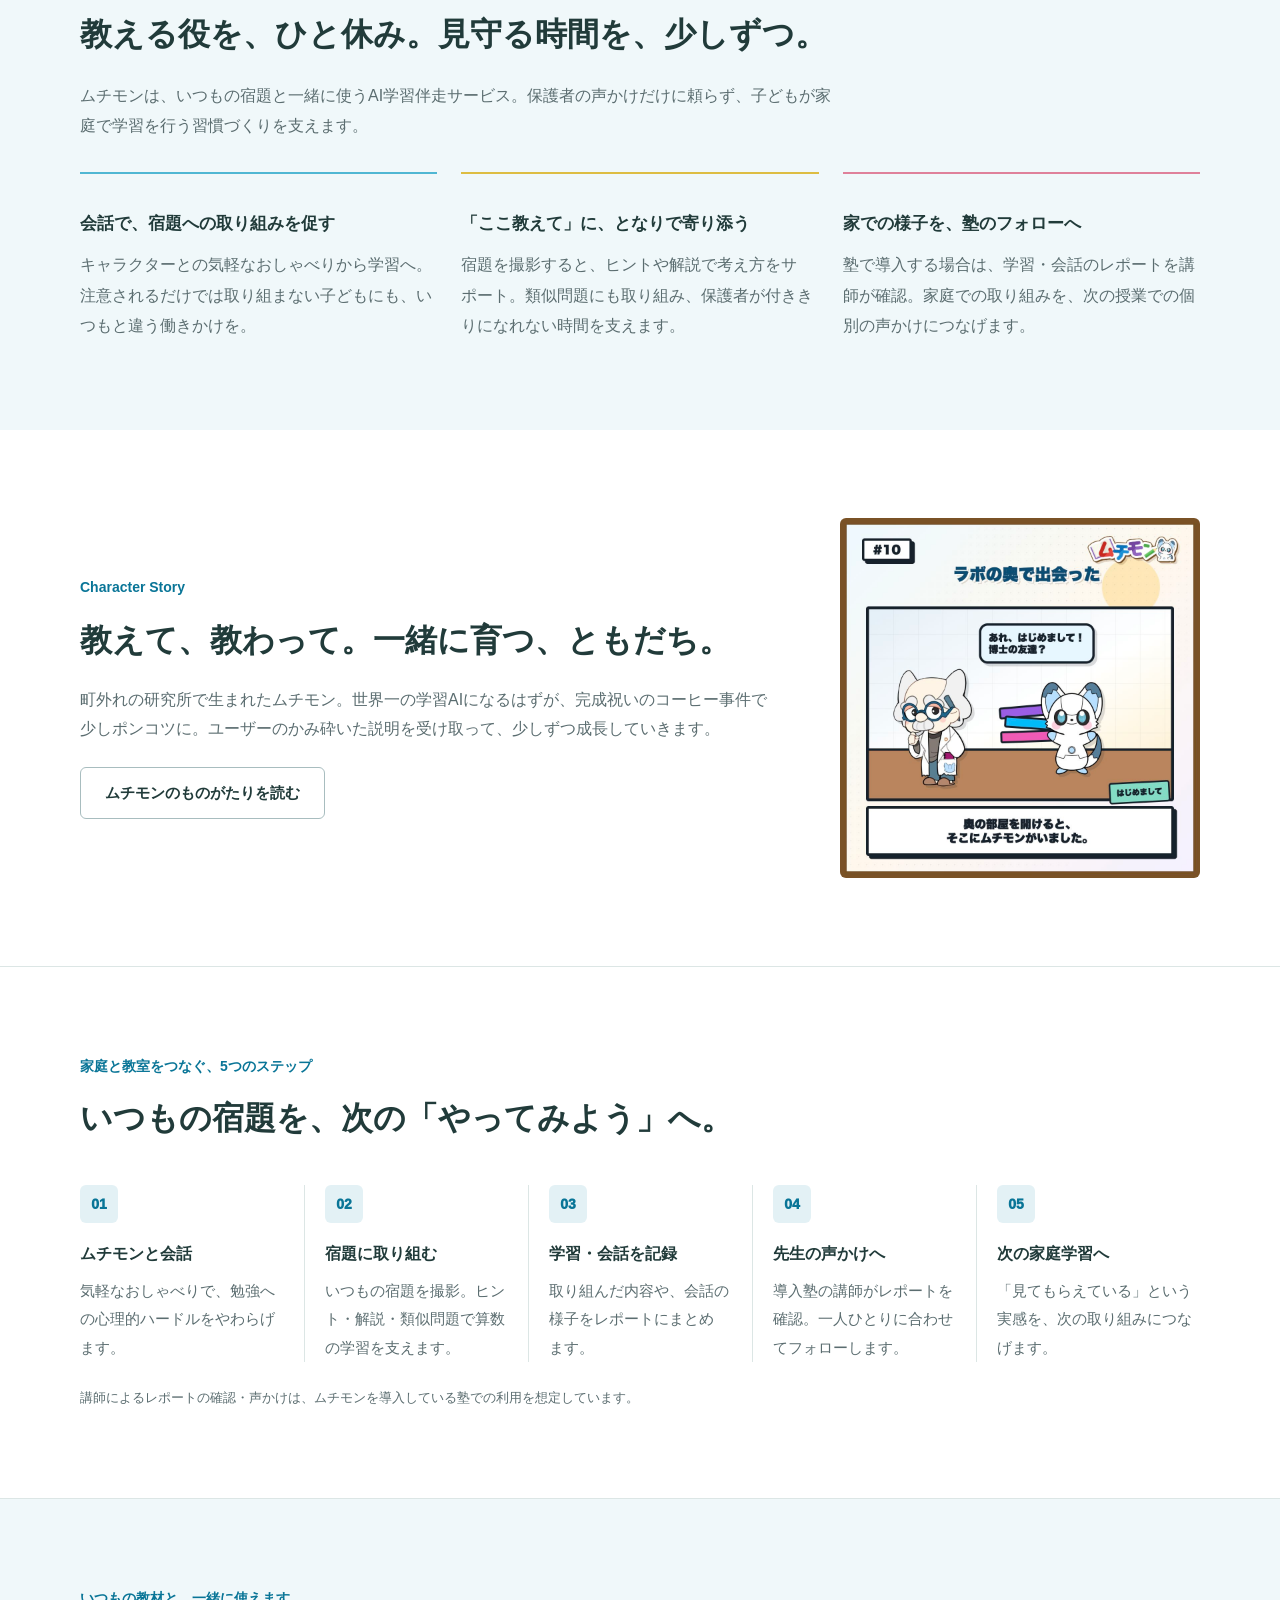
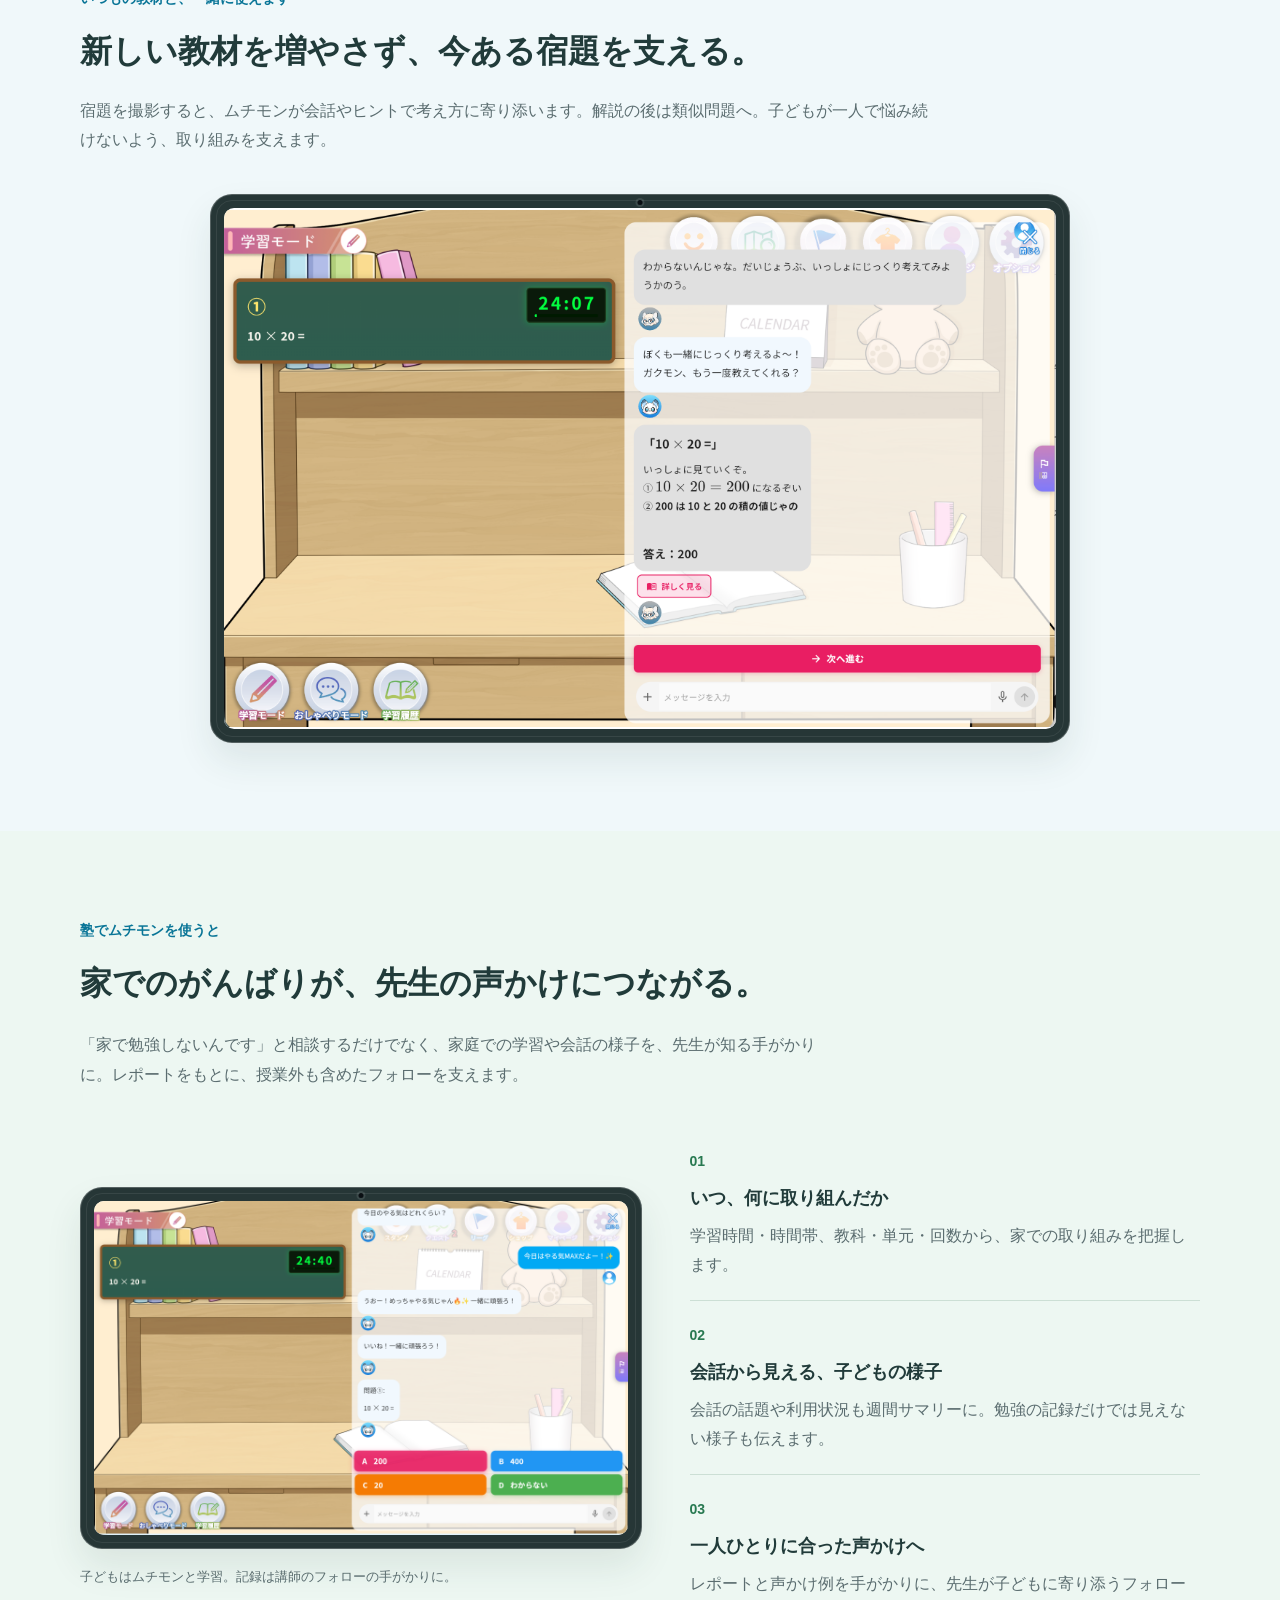
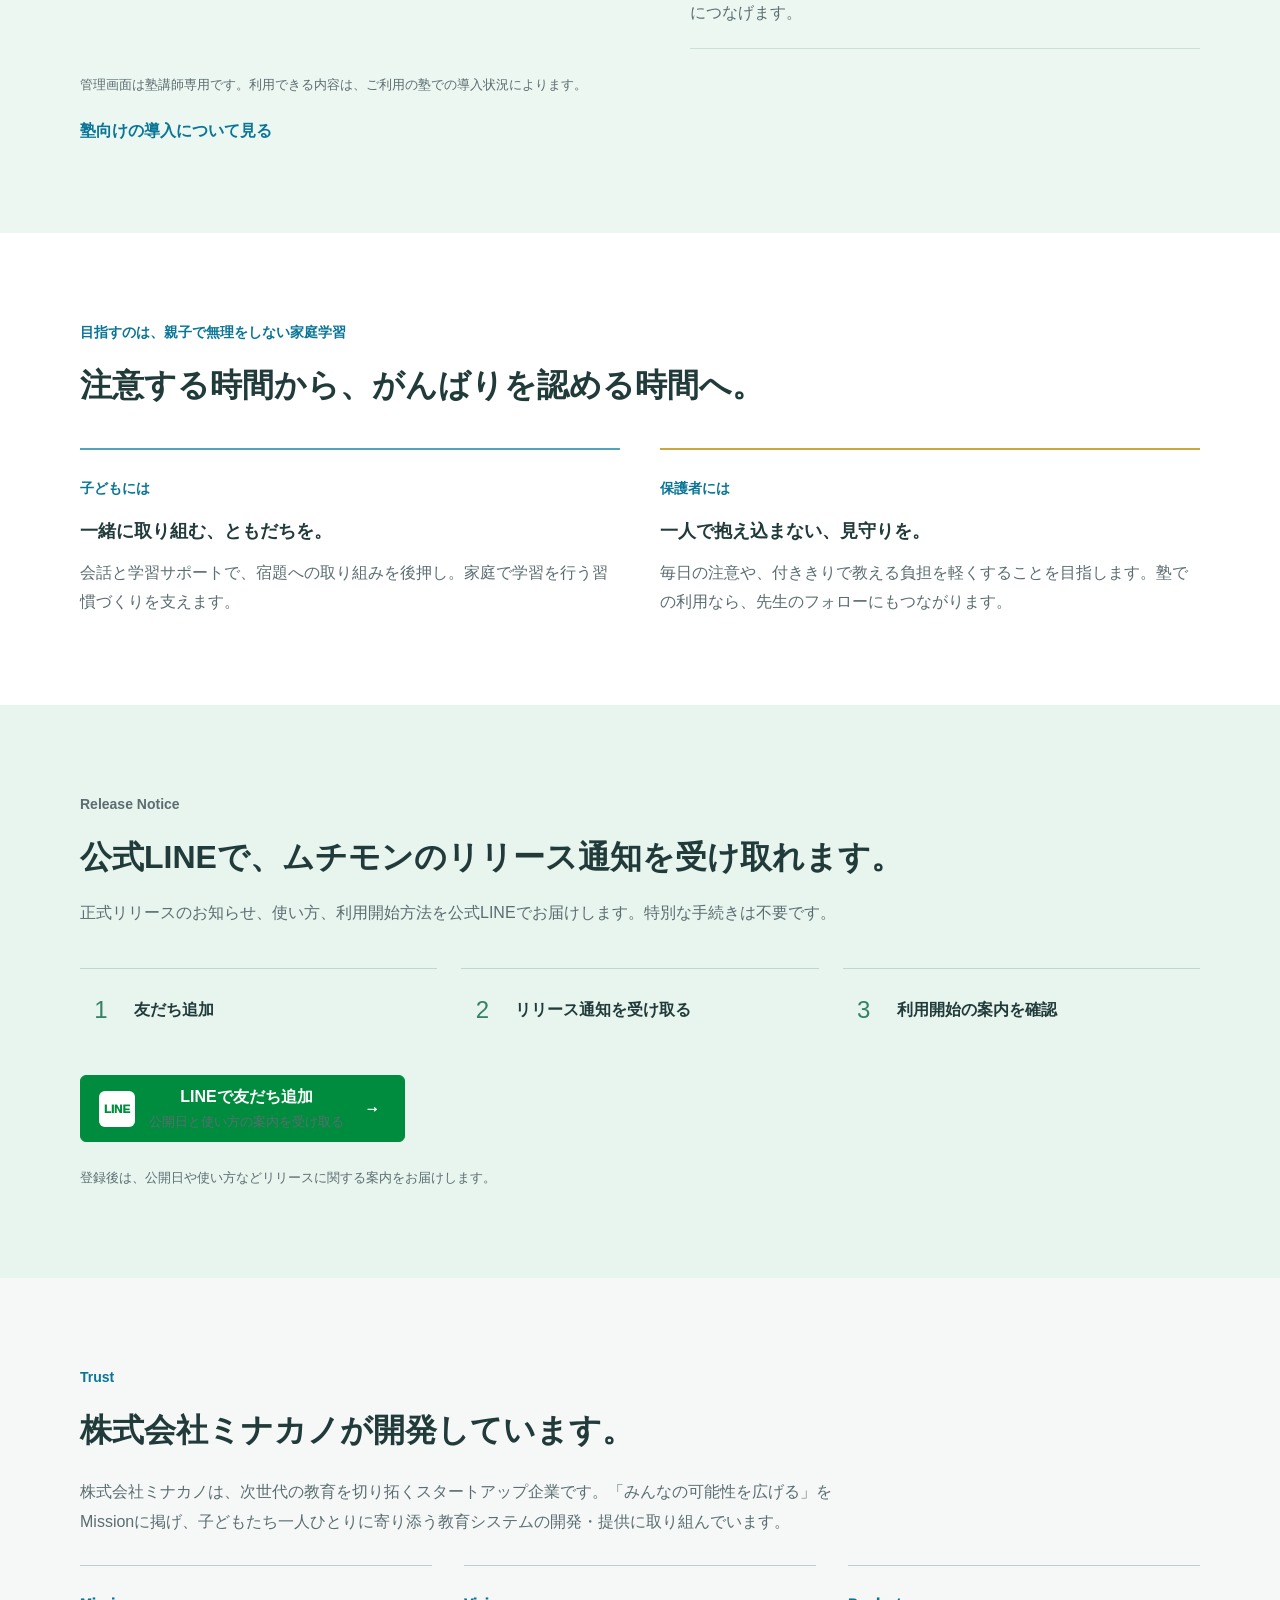
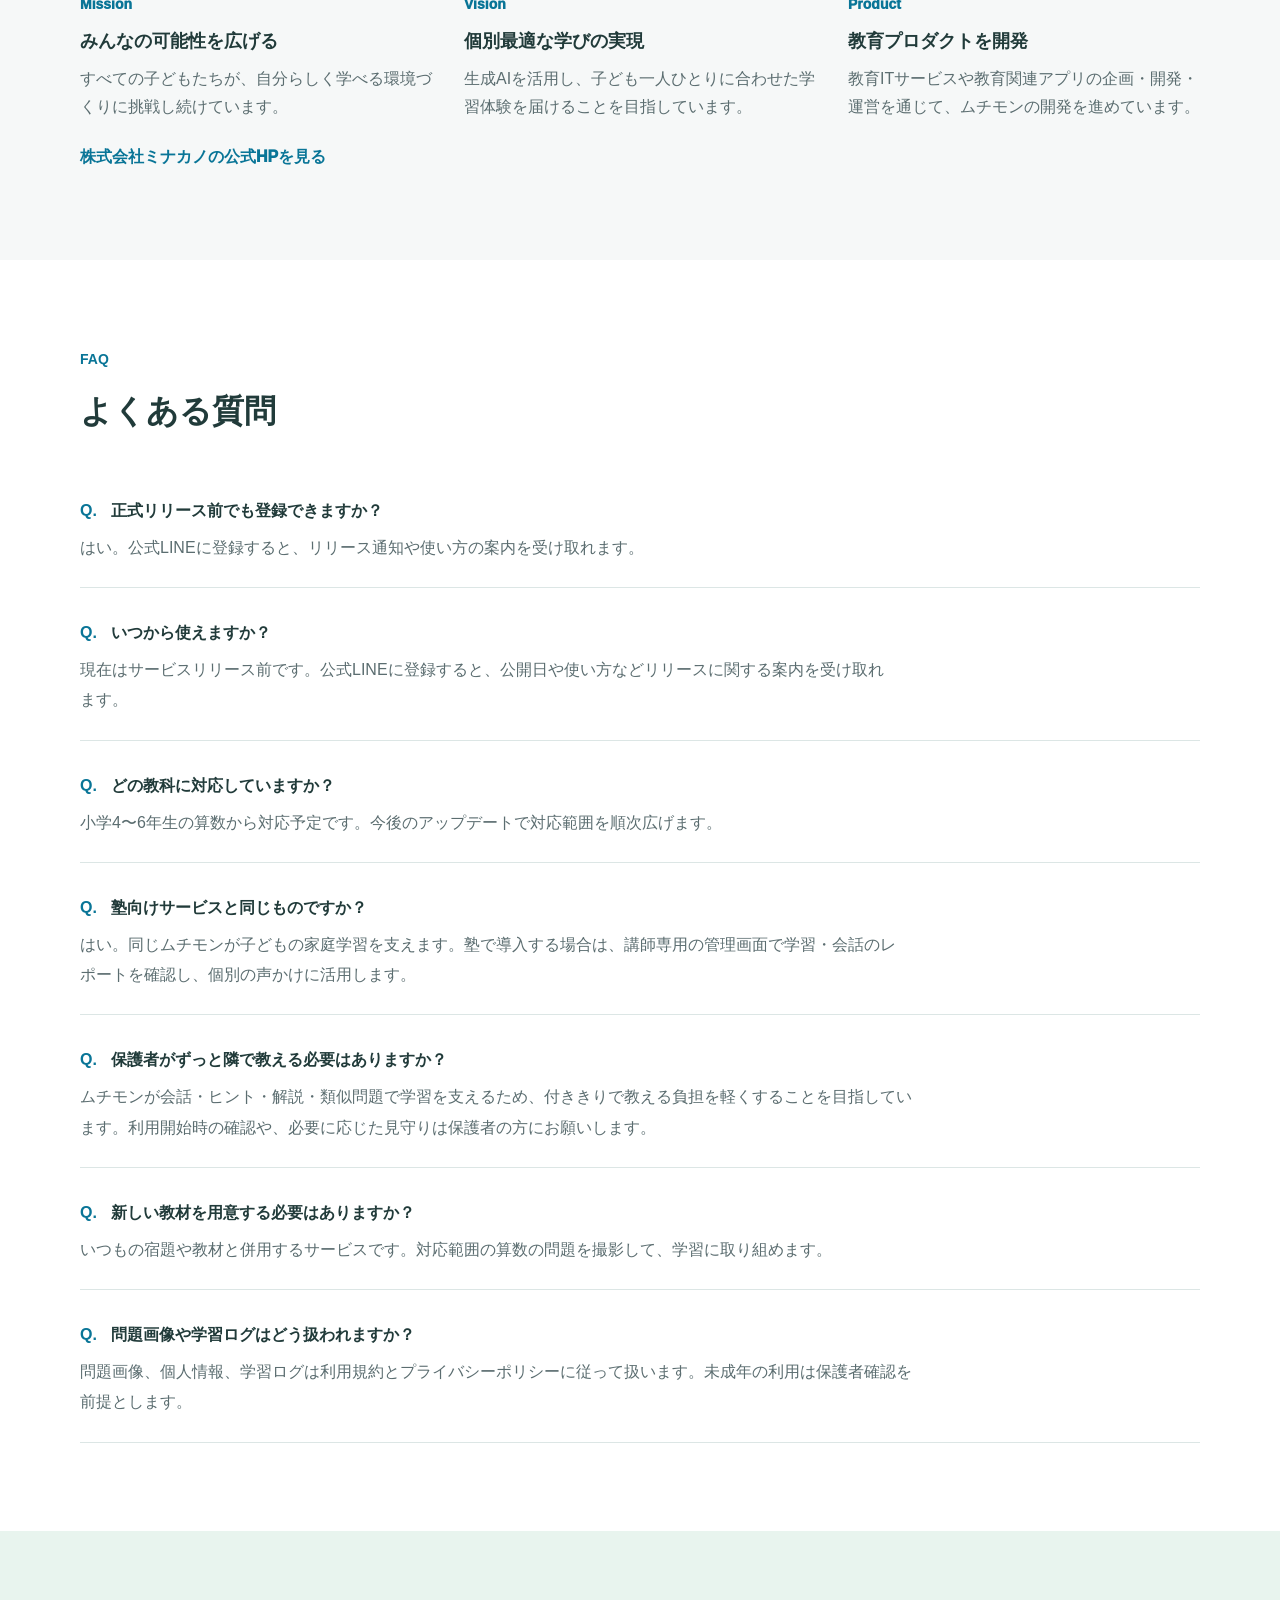
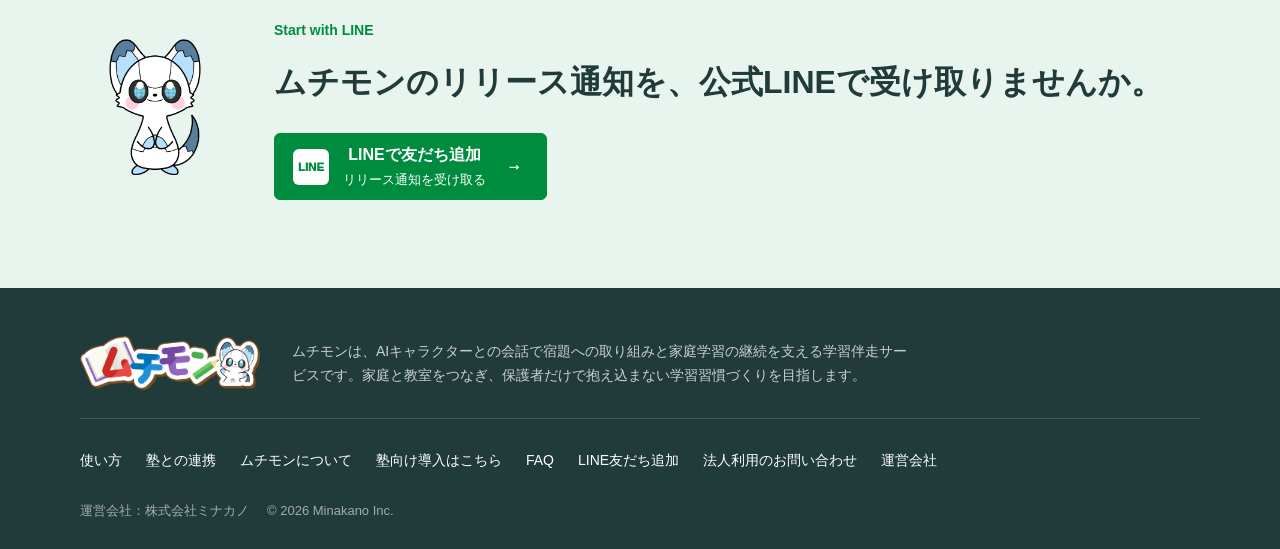
==== commit 4cd84665: "Update parent and classroom landing pages" ====
--- a/index.html
+++ b/index.html
@@ -4,19 +4,19 @@
     <meta charset="UTF-8" />
     <meta name="viewport" content="width=device-width, initial-scale=1.0" />
     <title>ムチモン｜小中学生の学習伴走AI・算数学習サポート</title>
-    <meta name="description" content="ムチモンは、小中学生の家庭学習で手が止まった瞬間をAIキャラクターが支える学習伴走アプリです。小学生の算数から対応し、問題撮影、ヒント、解説、類題、学習ログまでつなげます。" />
+    <meta name="description" content="宿題をやらない、毎日「勉強しなさい」と言ってしまう。ムチモンはAIキャラクターとの会話で宿題への取り組みと家庭学習の継続を支える学習伴走サービスです。小学4〜6年生の算数から。塾での導入では、学習・会話のレポートを講師の声かけにつなげます。" />
     <meta name="robots" content="index,follow" />
     <link rel="canonical" href="https://muchimon.jp/" />
     <meta property="og:type" content="website" />
     <meta property="og:site_name" content="ムチモン" />
     <meta property="og:title" content="ムチモン｜小中学生の学習伴走AI・算数学習サポート" />
-    <meta property="og:description" content="小中学生の家庭学習で手が止まった瞬間を、AIキャラクターがヒント、解説、類題、学習ログまで伴走します。" />
+    <meta property="og:description" content="「宿題やった？」ばかりの毎日に、頼れる伴走者を。AIキャラクターが宿題への取り組みを促し、家庭学習の継続を支えます。" />
     <meta property="og:url" content="https://muchimon.jp/" />
     <meta property="og:image" content="https://muchimon.jp/assets/muchimon-hero.png" />
     <meta property="og:locale" content="ja_JP" />
     <meta name="twitter:card" content="summary_large_image" />
     <meta name="twitter:title" content="ムチモン｜小中学生の学習伴走AI・算数学習サポート" />
-    <meta name="twitter:description" content="小中学生の家庭学習で手が止まった瞬間を、AIキャラクターがヒント、解説、類題、学習ログまで伴走します。" />
+    <meta name="twitter:description" content="「宿題やった？」ばかりの毎日に、頼れる伴走者を。AIキャラクターが宿題への取り組みを促し、家庭学習の継続を支えます。" />
     <meta name="twitter:image" content="https://muchimon.jp/assets/muchimon-hero.png" />
     <link rel="icon" href="/favicon.ico" sizes="any" />
     <link rel="icon" href="/assets/favicon.png" type="image/png" />
@@ -25,6 +25,7 @@
     <link rel="stylesheet" href="./story-teaser.css?v=20260819-history1" />
     <link rel="stylesheet" href="./hero-mobile.css?v=20260821-hero1" />
     <link rel="stylesheet" href="./refinement.css?v=20260908" />
+    <link rel="stylesheet" href="./parents.css?v=20261027" />
     <script type="application/ld+json">
       {
         "@context": "https://schema.org",
@@ -60,7 +61,7 @@
             "applicationCategory": "EducationalApplication",
             "operatingSystem": "Web",
             "url": "https://muchimon.jp/",
-            "description": "小中学生の家庭学習で手が止まった瞬間をAIキャラクターが支える学習伴走アプリです。",
+            "description": "AIキャラクターとの会話で宿題への取り組みと家庭学習の継続を支える学習伴走サービスです。小学4〜6年生の算数から対応し、塾での導入では学習・会話のレポートを講師の声かけにつなげます。",
             "publisher": {
               "@id": "https://muchimon.jp/#organization"
             }
@@ -90,7 +91,15 @@
                 "name": "どの教科に対応していますか？",
                 "acceptedAnswer": {
                   "@type": "Answer",
-                  "text": "現在は小学生の算数に対応予定です。今後のアップデートで算数以外にも順次対応します。"
+                  "text": "小学4〜6年生の算数から対応予定です。今後のアップデートで対応範囲を順次広げます。"
+                }
+              },
+              {
+                "@type": "Question",
+                "name": "塾向けサービスと同じものですか？",
+                "acceptedAnswer": {
+                  "@type": "Answer",
+                  "text": "はい。同じムチモンが子どもの家庭学習を支えます。塾で導入する場合は、講師専用の管理画面で学習・会話のレポートを確認し、個別の声かけに活用します。"
                 }
               }
             ]
@@ -105,6 +114,7 @@
       <nav>
         <a href="./history/">ムチモンについて</a>
         <a href="#flow">使い方</a>
+        <a href="#home-report">塾との連携</a>
         <a class="nav-juku" href="./juku/">塾向け導入はこちら</a>
         <a href="#faq">FAQ</a>
         <a class="nav-cta" href="https://lin.ee/755YFJo" target="_blank" rel="noopener" data-track="line-register">LINE友だち追加</a>
@@ -117,10 +127,10 @@
     <main id="top">
       <section class="hero">
         <div class="hero-copy">
-          <p class="kicker">小学生の家庭学習に、AIの伴走者を。</p>
+          <p class="kicker">小学4〜6年生の家庭学習に、AIの伴走者を。</p>
           <p class="hero-brand">ムチモン<span>学習伴走AI</span></p>
           <h1><span class="phrase">「勉強しなさい」が、</span><span class="phrase accent">少し減る毎日へ。</span></h1>
-          <p class="lead">「ここ教えて」に、すぐ応えられない日も。<br class="desktop-break" />ムチモンが声をかけ、ヒントや解説で、子どもの算数をとなりで支えます。</p>
+          <p class="lead">宿題をやらない。声をかけても「あとで」。<br class="desktop-break" />ムチモンが会話で取り組みを促し、解説や類似問題で、毎日の家庭学習を支えます。保護者だけで抱え込まない、学習習慣づくりへ。</p>
           <div class="actions">
             <a class="primary line-button" href="https://lin.ee/755YFJo" target="_blank" rel="noopener" data-track="line-register"><span class="line-icon">LINE</span><span><strong>LINEで友だち追加</strong><small>リリース通知を受け取る</small></span><span class="cta-arrow">→</span></a>
             <a class="secondary" href="#flow">使い方を見る</a>
@@ -133,9 +143,9 @@
           </div>
         </div>
         <div class="hero-visual">
-          <div class="ipad-frame hero-ipad"><div class="ipad-camera"></div><div class="ipad-screen"><img src="./assets/muchimon-upload.png" alt="ムチモンの学習画面" /></div></div>
+          <div class="ipad-frame hero-ipad"><div class="ipad-camera"></div><div class="ipad-screen"><img src="./assets/muchimon-motivation.png" alt="キャラクターと会話しながら学ぶムチモンの画面" /></div></div>
           <img class="mascot" src="./assets/muchimon-character.png" alt="ムチモン" />
-          <div class="bubble"><span>ひとりで悩む時間を、一緒に考える時間へ。</span><strong>「どこで迷った？」から、はじめよう。</strong></div>
+          <div class="bubble"><span>いつもの宿題に、頼れるともだちを。</span><strong>会話も、学習も。ムチモンと一緒に。</strong></div>
         </div>
       </section>
 
@@ -153,12 +163,12 @@
       <section class="section problems">
         <div>
           <p class="kicker">毎日の宿題、こんなことはありませんか？</p>
-          <h2><span class="phrase">教えたい気持ちはある。</span><span class="phrase">でも、余裕がない日もある。</span></h2>
+          <h2><span class="phrase">「宿題やった？」で、</span><span class="phrase">また言い合いに。</span></h2>
         </div>
         <div class="cards three">
-          <article><span>01</span><h3>毎日「勉強しなさい」と言ってしまう</h3><p>声をかけるほど、子どもの表情が重くなる。家庭学習の入口で親子の負担が増えてしまいます。</p></article>
-          <article><span>02</span><h3>「ここ教えて」にすぐ答えられない</h3><p>家事や仕事の途中で聞かれても、丁寧に説明する時間を取りにくい場面があります。</p></article>
-          <article><span>03</span><h3>解説を読んでも続かない</h3><p>答えを見るだけでは理解が定着しづらく、次の似た問題でまた止まってしまいます。</p></article>
+          <article><span>01</span><h3>宿題があるのに、家でやらない</h3><p>「あとでやる」と言うけれど、結局そのまま。毎日同じことを注意するのに疲れてしまう。</p></article>
+          <article><span>02</span><h3>教えようとすると、親子で言い合いに</h3><p>見てあげたい気持ちはあるのに、うまく伝わらない。家事や仕事で、ずっと隣にいるのも難しい。</p></article>
+          <article><span>03</span><h3>塾に通っていても、家で勉強しない</h3><p>宿題に取り組まない理由も、家での様子も、先生にどう伝えればよいか分からない。</p></article>
         </div>
       </section>
 
@@ -167,14 +177,14 @@
 
       <section class="section features">
         <div class="heading">
-          <p class="kicker">Why Muchimon</p>
-          <h2><span class="phrase">手が止まったら、</span><span class="phrase">ムチモンの出番。</span></h2>
-          <p>教材を全部置き換えるのではなく、毎日の宿題や問題演習で止まったところに寄り添います。</p>
+          <p class="kicker">保護者だけが、頑張らなくていいように</p>
+          <h2><span class="phrase">教える役を、ひと休み。</span><span class="phrase">見守る時間を、少しずつ。</span></h2>
+          <p>ムチモンは、いつもの宿題と一緒に使うAI学習伴走サービス。保護者の声かけだけに頼らず、子どもが家庭で学習を行う習慣づくりを支えます。</p>
         </div>
         <div class="cards three">
-          <article><h3>「勉強しなさい」をやわらげる</h3><p>毎日の声かけを、キャラクターとの会話に置き換えます。親子の空気を穏やかに保ちやすい設計です。</p></article>
-          <article><h3>「ここ教えて」にすぐ寄り添う</h3><p>保護者がすぐ手を離せないときも、ムチモンが問題の入口を一緒に探します。</p></article>
-          <article><h3>算数から始める伴走体験</h3><p>まずは小学生の算数に対応。今後のアップデートで対応範囲を順次広げます。</p></article>
+          <article><h3>会話で、宿題への取り組みを促す</h3><p>キャラクターとの気軽なおしゃべりから学習へ。注意されるだけでは取り組まない子どもにも、いつもと違う働きかけを。</p></article>
+          <article><h3>「ここ教えて」に、となりで寄り添う</h3><p>宿題を撮影すると、ヒントや解説で考え方をサポート。類似問題にも取り組み、保護者が付ききりになれない時間を支えます。</p></article>
+          <article><h3>家での様子を、塾のフォローへ</h3><p>塾で導入する場合は、学習・会話のレポートを講師が確認。家庭での取り組みを、次の授業での個別の声かけにつなげます。</p></article>
         </div>
       </section>
 
@@ -195,26 +205,48 @@
 
       <section class="section flow" id="flow">
         <div class="heading">
-          <p class="kicker">How it works</p>
-          <h2><span class="phrase">いつもの宿題から、</span><span class="phrase">「できた」までの5ステップ。</span></h2>
+          <p class="kicker">家庭と教室をつなぐ、5つのステップ</p>
+          <h2><span class="phrase">いつもの宿題を、</span><span class="phrase">次の「やってみよう」へ。</span></h2>
         </div>
         <div class="steps">
-          <article><span>01</span><h3>問題を撮影</h3><p>小学生の算数で手が止まった問題を、スマートフォンでそのまま送れます。</p></article>
-          <article><span>02</span><h3>ムチモンが声かけ</h3><p>いきなり答えではなく、「どこで迷った？」と小さなヒントから一緒に考えます。</p></article>
-          <article><span>03</span><h3>解説で理解</h3><p>考え方を分解しながら、子どもが自分の言葉で納得できるように支えます。</p></article>
-          <article><span>04</span><h3>類題で定着</h3><p>似た問題にも取り組み、「わかった」を「できた」につなげます。</p></article>
-          <article><span>05</span><h3>学習ログで見守る</h3><p>取り組みの記録を残し、保護者が褒めるきっかけにできます。</p></article>
-        </div>
+          <article><span>01</span><h3>ムチモンと会話</h3><p>気軽なおしゃべりで、勉強への心理的ハードルをやわらげます。</p></article>
+          <article><span>02</span><h3>宿題に取り組む</h3><p>いつもの宿題を撮影。ヒント・解説・類似問題で算数の学習を支えます。</p></article>
+          <article><span>03</span><h3>学習・会話を記録</h3><p>取り組んだ内容や、会話の様子をレポートにまとめます。</p></article>
+          <article><span>04</span><h3>先生の声かけへ</h3><p>導入塾の講師がレポートを確認。一人ひとりに合わせてフォローします。</p></article>
+          <article><span>05</span><h3>次の家庭学習へ</h3><p>「見てもらえている」という実感を、次の取り組みにつなげます。</p></article>
+        </div>
+        <p class="parent-flow-note">講師によるレポートの確認・声かけは、ムチモンを導入している塾での利用を想定しています。</p>
       </section>
 
 
 
 
       <section class="demo">
-        <div><p class="kicker">App Experience</p><h2>問題を送ると、ムチモンが会話で入口をつくります。</h2><p>子どもがひとりで抱え込まないように、まずは「何がわからないか」を一緒に見つけます。保護者は学習ログを通じて、取り組みを見守れます。</p></div>
+        <div><p class="kicker">いつもの教材と、一緒に使えます</p><h2><span class="phrase">新しい教材を増やさず、</span><span class="phrase">今ある宿題を支える。</span></h2><p>宿題を撮影すると、ムチモンが会話やヒントで考え方に寄り添います。解説の後は類似問題へ。子どもが一人で悩み続けないよう、取り組みを支えます。</p></div>
         <div class="demo-visual"><div class="ipad-frame demo-ipad"><div class="ipad-camera"></div><div class="ipad-screen"><img src="./assets/muchimon-explain.png" alt="ムチモンが問題を一緒に確認する画面" /></div></div></div>
       </section>
 
+      <section class="section parent-report" id="home-report">
+        <div class="heading"><p class="kicker">塾でムチモンを使うと</p><h2><span class="phrase">家でのがんばりが、</span><span class="phrase">先生の声かけにつながる。</span></h2><p>「家で勉強しないんです」と相談するだけでなく、家庭での学習や会話の様子を、先生が知る手がかりに。レポートをもとに、授業外も含めたフォローを支えます。</p></div>
+        <div class="parent-report-layout">
+          <div class="parent-report-image"><div class="ipad-frame"><div class="ipad-camera"></div><div class="ipad-screen"><img src="./assets/muchimon-ui-study.png" alt="ムチモンと算数に取り組む学習画面" loading="lazy" /></div></div><p>子どもはムチモンと学習。記録は講師のフォローの手がかりに。</p></div>
+          <div class="parent-report-list">
+            <article><span>01</span><h3>いつ、何に取り組んだか</h3><p>学習時間・時間帯、教科・単元・回数から、家での取り組みを把握します。</p></article>
+            <article><span>02</span><h3>会話から見える、子どもの様子</h3><p>会話の話題や利用状況も週間サマリーに。勉強の記録だけでは見えない様子も伝えます。</p></article>
+            <article><span>03</span><h3>一人ひとりに合った声かけへ</h3><p>レポートと声かけ例を手がかりに、先生が子どもに寄り添うフォローにつなげます。</p></article>
+          </div>
+        </div>
+        <p class="parent-flow-note">管理画面は塾講師専用です。利用できる内容は、ご利用の塾での導入状況によります。</p>
+        <a class="trust-link" href="./juku/">塾向けの導入について見る</a>
+      </section>
+
+      <section class="section parent-benefits">
+        <div class="heading"><p class="kicker">目指すのは、親子で無理をしない家庭学習</p><h2><span class="phrase">注意する時間から、</span><span class="phrase">がんばりを認める時間へ。</span></h2></div>
+        <div class="parent-benefit-grid">
+          <article><span>子どもには</span><h3>一緒に取り組む、ともだちを。</h3><p>会話と学習サポートで、宿題への取り組みを後押し。家庭で学習を行う習慣づくりを支えます。</p></article>
+          <article><span>保護者には</span><h3>一人で抱え込まない、見守りを。</h3><p>毎日の注意や、付ききりで教える負担を軽くすることを目指します。塾での利用なら、先生のフォローにもつながります。</p></article>
+        </div>
+      </section>
 
 
 
@@ -249,7 +281,15 @@
 
       <section class="section faq" id="faq">
         <div class="heading"><p class="kicker">FAQ</p><h2>よくある質問</h2></div>
-        <div class="faq-list"><article><h3>正式リリース前でも登録できますか？</h3><p>はい。公式LINEに登録すると、リリース通知や使い方の案内を受け取れます。</p></article><article><h3>いつから使えますか？</h3><p>現在はサービスリリース前です。公式LINEに登録すると、公開日や使い方などリリースに関する案内を受け取れます。</p></article><article><h3>どの教科に対応していますか？</h3><p>現在は小学生の算数に対応予定です。今後のアップデートで算数以外にも順次対応します。</p></article><article><h3>問題画像や学習ログはどう扱われますか？</h3><p>問題画像、個人情報、学習ログは利用規約とプライバシーポリシーに従って扱います。未成年の利用は保護者確認を前提とします。</p></article></div>
+        <div class="faq-list">
+          <article><h3>正式リリース前でも登録できますか？</h3><p>はい。公式LINEに登録すると、リリース通知や使い方の案内を受け取れます。</p></article>
+          <article><h3>いつから使えますか？</h3><p>現在はサービスリリース前です。公式LINEに登録すると、公開日や使い方などリリースに関する案内を受け取れます。</p></article>
+          <article><h3>どの教科に対応していますか？</h3><p>小学4〜6年生の算数から対応予定です。今後のアップデートで対応範囲を順次広げます。</p></article>
+          <article><h3>塾向けサービスと同じものですか？</h3><p>はい。同じムチモンが子どもの家庭学習を支えます。塾で導入する場合は、講師専用の管理画面で学習・会話のレポートを確認し、個別の声かけに活用します。</p></article>
+          <article><h3>保護者がずっと隣で教える必要はありますか？</h3><p>ムチモンが会話・ヒント・解説・類似問題で学習を支えるため、付ききりで教える負担を軽くすることを目指しています。利用開始時の確認や、必要に応じた見守りは保護者の方にお願いします。</p></article>
+          <article><h3>新しい教材を用意する必要はありますか？</h3><p>いつもの宿題や教材と併用するサービスです。対応範囲の算数の問題を撮影して、学習に取り組めます。</p></article>
+          <article><h3>問題画像や学習ログはどう扱われますか？</h3><p>問題画像、個人情報、学習ログは利用規約とプライバシーポリシーに従って扱います。未成年の利用は保護者確認を前提とします。</p></article>
+        </div>
       </section>
 
 
@@ -264,10 +304,11 @@
     <footer class="site-footer">
       <div class="footer-main">
         <a class="footer-logo" href="#top"><img src="./assets/muchimon-logo.png" alt="ムチモン" /></a>
-        <p>ムチモンは、小学生の算数で手が止まった瞬間をキャラクターが支える学習伴走アプリです。</p>
+        <p>ムチモンは、AIキャラクターとの会話で宿題への取り組みと家庭学習の継続を支える学習伴走サービスです。家庭と教室をつなぎ、保護者だけで抱え込まない学習習慣づくりを目指します。</p>
       </div>
       <div class="footer-links" aria-label="フッターナビゲーション">
         <a href="#flow">使い方</a>
+        <a href="#home-report">塾との連携</a>
         <a href="./history/">ムチモンについて</a>
         <a href="./juku/">塾向け導入はこちら</a>
         <a href="#faq">FAQ</a>
--- a/parents.css
+++ b/parents.css
@@ -0,0 +1,36 @@
+.parent-page .hero { padding-top: 32px; }
+.parent-page .hero-visual { max-width: 510px; }
+.parent-page .problems .cards article { border-top: 2px solid #b8d7df; border-radius: 0; background: none; padding-inline: 0; }
+.parent-page .features .cards h3 { font-size: 1.0625rem; }
+.parent-flow-note { margin: 24px 0 0; font-size: .8125rem; color: var(--muted); line-height: 1.85; }
+.parent-page .parent-report { background: #edf7f2; }
+.parent-report-layout { display: grid; grid-template-columns: minmax(0,1.1fr) minmax(0,1fr); gap: 48px; align-items: center; margin-top: 36px; }
+.parent-report-image { min-width: 0; }
+.parent-report-image > p { margin: 16px 0 0; font-size: .8125rem; color: var(--muted); }
+.parent-report-list article { border-bottom: 1px solid #ccdfd5; padding: 20px 0; }
+.parent-report-list span { color: #287951; font-size: .875rem; font-weight: 700; }
+.parent-report-list h3 { font-size: 1.125rem; line-height: 1.7; margin: 8px 0; }
+.parent-report-list p { margin: 0; color: var(--muted); }
+.parent-report .trust-link { display: inline-block; margin-top: 20px; }
+.parent-page .parent-benefits { background: #fff; }
+.parent-benefit-grid { display: grid; grid-template-columns: repeat(2,minmax(0,1fr)); gap: 40px; margin-top: 36px; }
+.parent-benefit-grid article { border-top: 2px solid #50a4bc; padding-top: 24px; }
+.parent-benefit-grid article:nth-child(2) { border-color: #cda63d; }
+.parent-benefit-grid span { font-size: .875rem; color: var(--blue); font-weight: 700; }
+.parent-benefit-grid h3 { font-size: 1.125rem; margin: 12px 0; line-height: 1.8; }
+.parent-benefit-grid p { margin: 0; color: var(--muted); }
+@media (max-width: 1100px) {
+  .parent-page .nav { gap: 8px 20px; }
+  .parent-page .nav nav { flex-wrap: wrap; }
+}
+@media (max-width: 800px) {
+  .parent-report-layout { grid-template-columns: minmax(0,1fr); gap: 20px; }
+  .parent-report-image { max-width: 560px; }
+}
+@media (max-width: 540px) {
+  .parent-page .nav nav a[href="#home-report"] { display: none; }
+  .parent-page .hero { padding-top: 28px; }
+  .parent-page .features .cards article { padding-inline: 0; }
+  .parent-benefit-grid { grid-template-columns: minmax(0,1fr); gap: 24px; }
+  .parent-report-list h3 { font-size: 1rem; }
+}
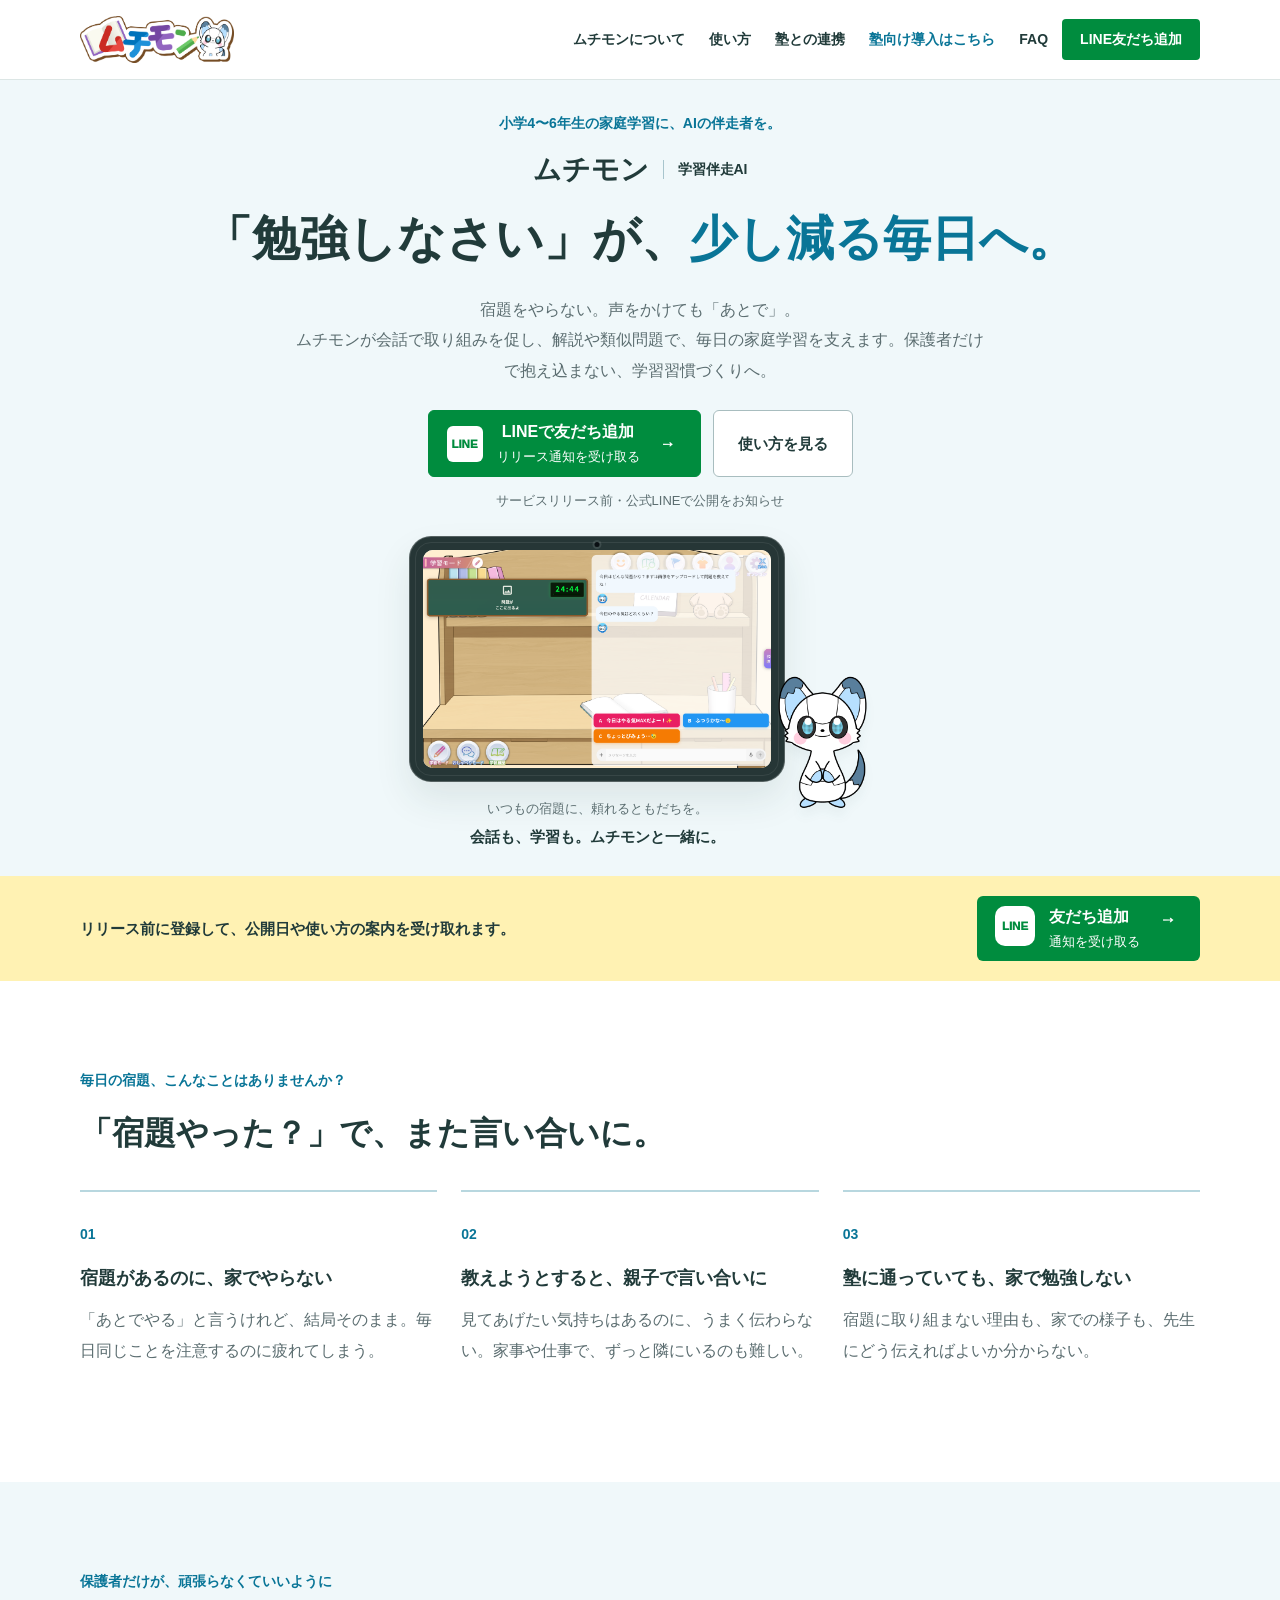
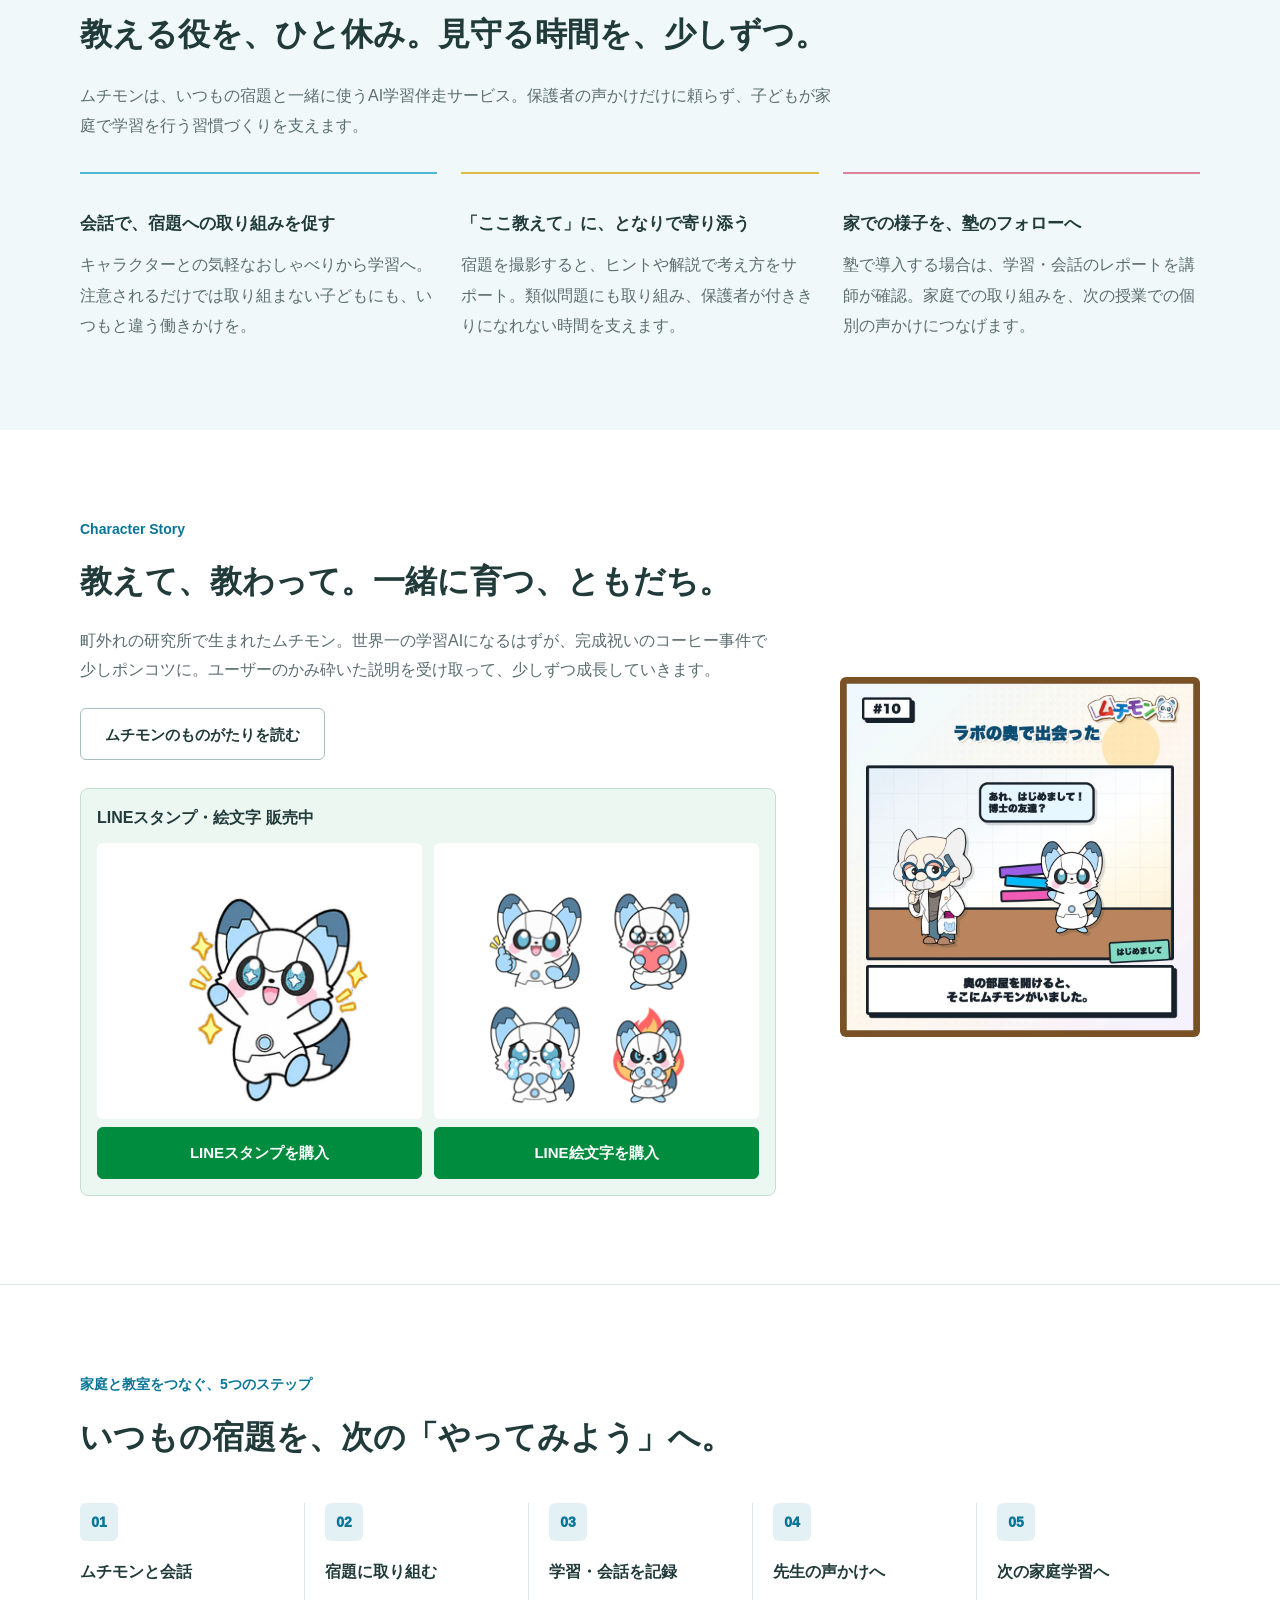
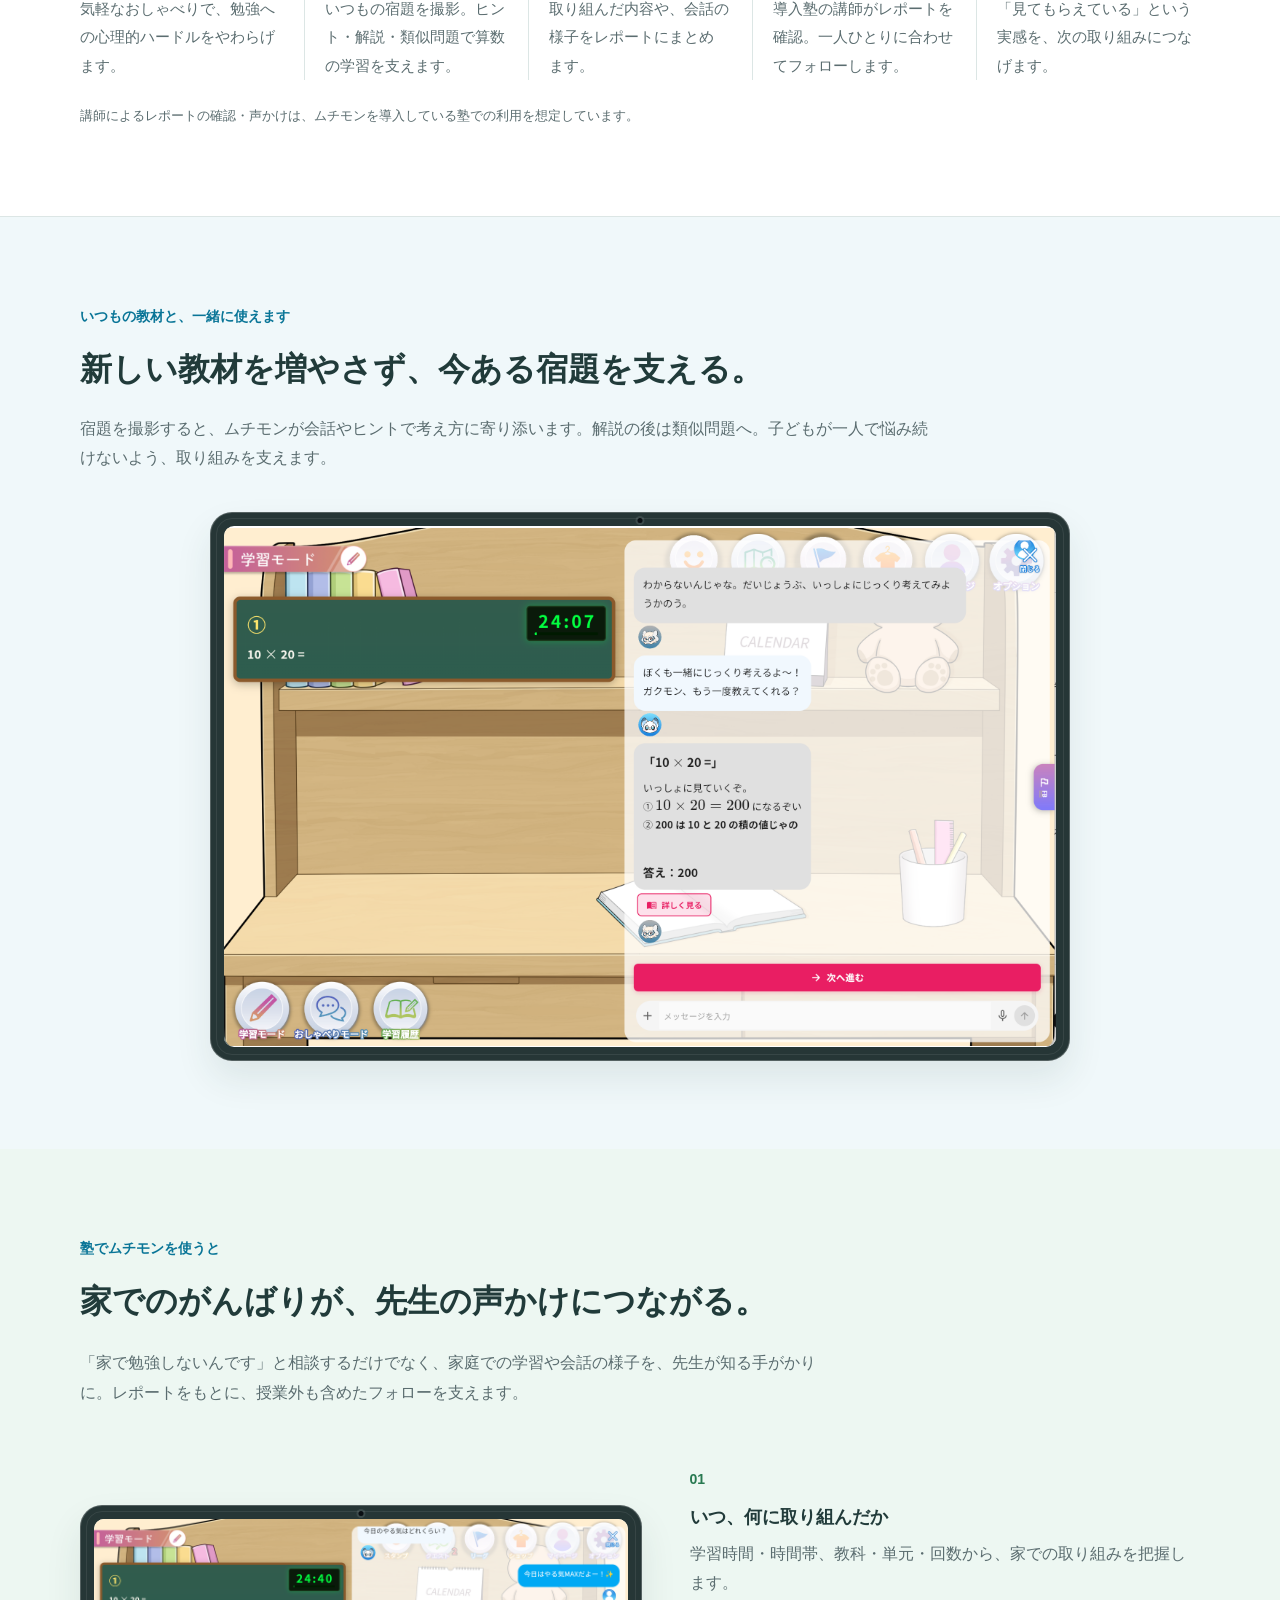
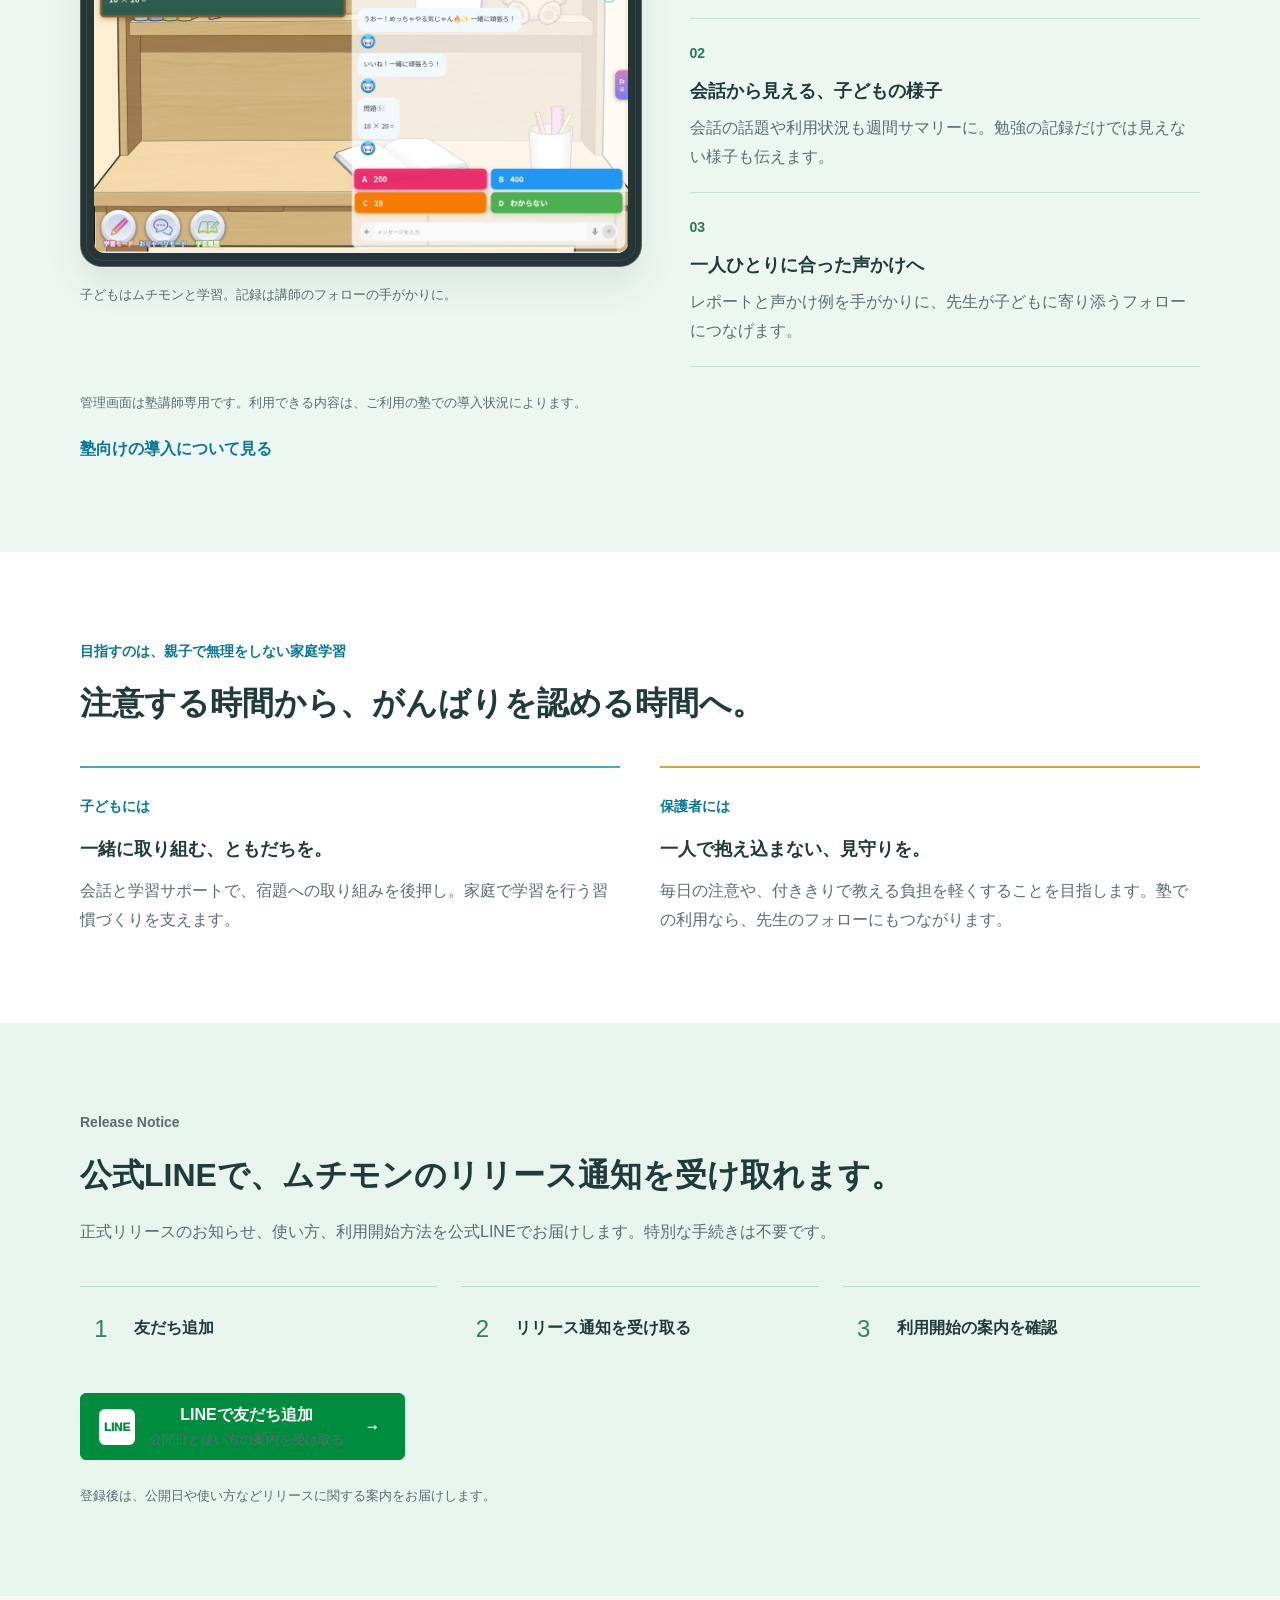
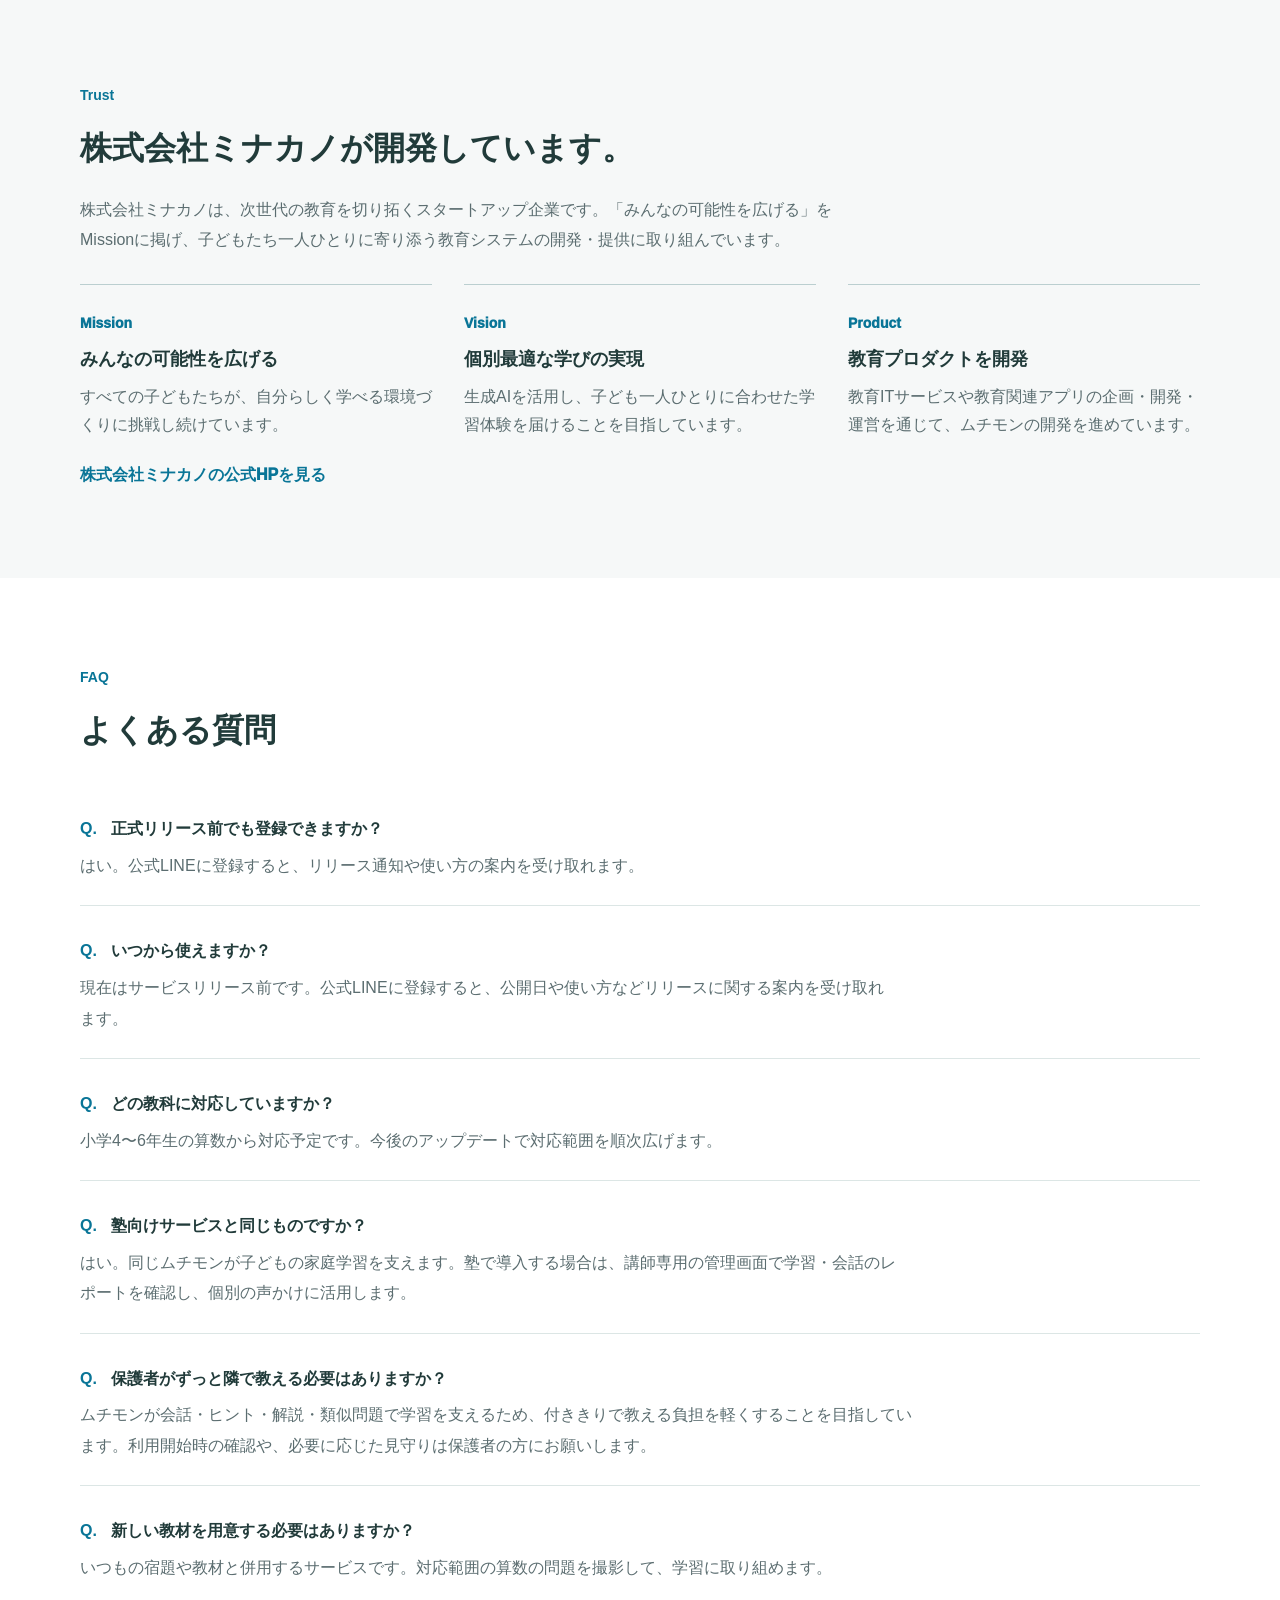
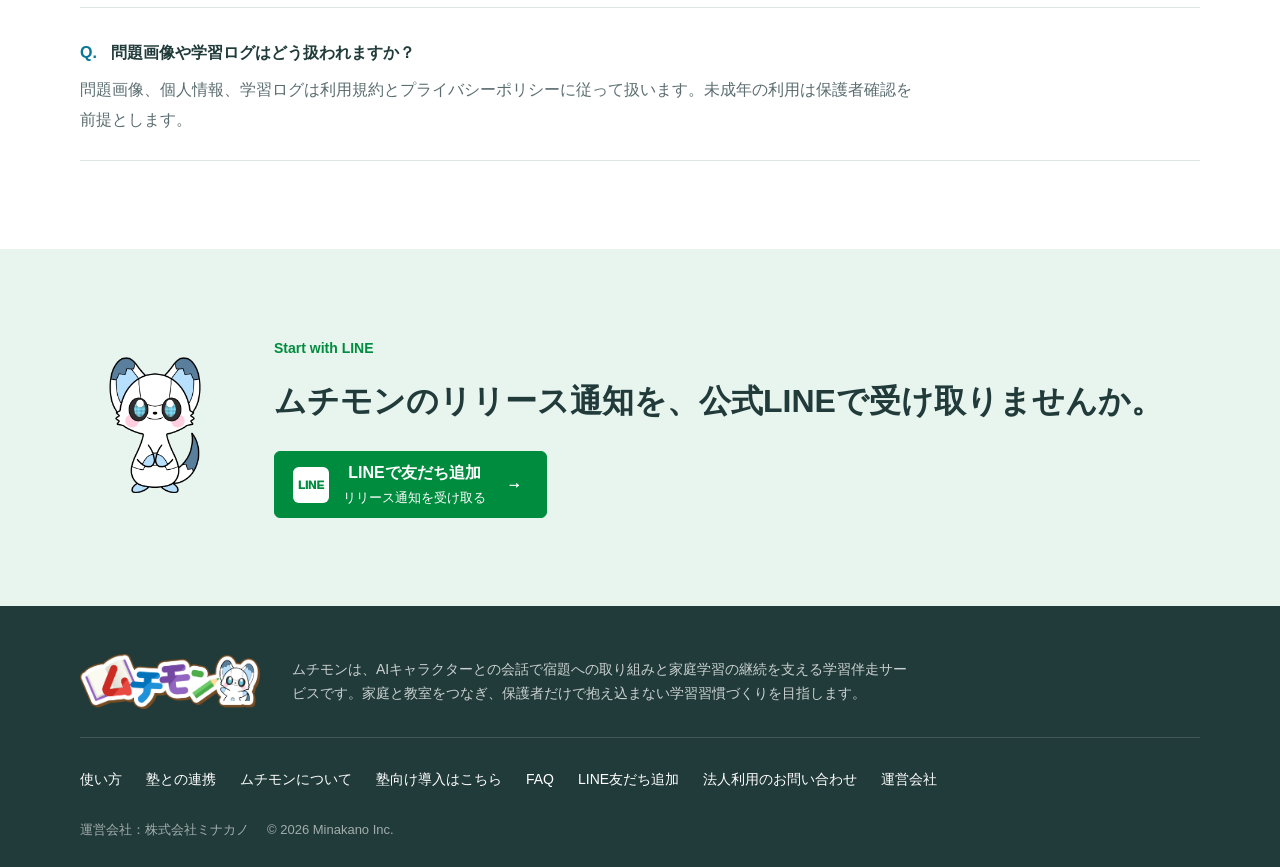
==== commit 0f0d9aa2: "Add LINE Store products to Character Story" ====
--- a/index.html
+++ b/index.html
@@ -22,7 +22,7 @@
     <link rel="icon" href="/assets/favicon.png" type="image/png" />
     <link rel="apple-touch-icon" href="/assets/favicon.png" />
     <link rel="stylesheet" href="./styles.css?v=20260819-history1" />
-    <link rel="stylesheet" href="./story-teaser.css?v=20260819-history1" />
+    <link rel="stylesheet" href="./story-teaser.css?v=20261109-line-panel" />
     <link rel="stylesheet" href="./hero-mobile.css?v=20260821-hero1" />
     <link rel="stylesheet" href="./refinement.css?v=20260908" />
     <link rel="stylesheet" href="./parents.css?v=20261027" />
@@ -188,12 +188,25 @@
         </div>
       </section>
 
-      <section class="section story-teaser">
+      <section class="section story-teaser" id="character-story">
         <div>
           <p class="kicker">Character Story</p>
           <h2><span class="phrase">教えて、教わって。</span><span class="phrase">一緒に育つ、ともだち。</span></h2>
           <p>町外れの研究所で生まれたムチモン。世界一の学習AIになるはずが、完成祝いのコーヒー事件で少しポンコツに。ユーザーのかみ砕いた説明を受け取って、少しずつ成長していきます。</p>
           <a class="secondary" href="./history/">ムチモンのものがたりを読む</a>
+          <section class="story-store" aria-labelledby="story-store-heading">
+            <h3 id="story-store-heading">LINEスタンプ・絵文字 販売中</h3>
+            <div class="story-store-links">
+              <article class="story-store-item">
+                <div class="story-store-preview story-store-preview--sticker"><img src="./assets/muchimon-line-store.png" width="660" height="406" alt="星を輝かせて喜ぶムチモンのスタンプ" loading="lazy" /></div>
+                <a class="primary" href="https://store.line.me/stickershop/product/36459921/ja" target="_blank" rel="noopener">LINEスタンプを購入</a>
+              </article>
+              <article class="story-store-item">
+                <div class="story-store-preview"><img src="./assets/muchimon-line-store.png" width="660" height="406" alt="笑顔や涙など、ムチモンのリアクション絵文字4種類" loading="lazy" /></div>
+                <a class="primary" href="https://store.line.me/emojishop/product/6ad9b2644e5c52039835f3ff/ja" target="_blank" rel="noopener">LINE絵文字を購入</a>
+              </article>
+            </div>
+          </section>
         </div>
         <div class="story-teaser-image">
           <img src="./assets/history/muchimon_birth_15_10.png" alt="ラボの奥でムチモンと出会うストーリー画像" loading="lazy" />
--- a/story-teaser.css
+++ b/story-teaser.css
@@ -17,6 +17,62 @@
 
 .story-teaser .secondary {
   margin-top: 24px;
+}
+
+.story-store {
+  margin-top: 28px;
+  padding: 16px;
+  border: 1px solid #c4ded1;
+  border-radius: 8px;
+  background: #edf7f2;
+}
+
+.story-store h3 {
+  margin: 0;
+  color: var(--ink);
+  font-size: 1rem;
+  font-weight: 700;
+  line-height: 1.6;
+}
+
+.story-store-links {
+  display: flex;
+  flex-wrap: wrap;
+  gap: 12px;
+  margin-top: 12px;
+}
+
+.story-store-item {
+  display: grid;
+  gap: 8px;
+  flex: 1 1 180px;
+  min-width: 0;
+}
+
+.story-store-preview {
+  position: relative;
+  overflow: hidden;
+  aspect-ratio: 330 / 280;
+  border-radius: 6px;
+  background: #fff;
+}
+
+.story-store-preview img {
+  position: absolute;
+  inset: 0 auto auto 0;
+  display: block;
+  width: 200%;
+  max-width: none;
+  height: auto;
+}
+
+.story-store-preview--sticker img {
+  left: -100%;
+}
+
+.story-store-item .primary {
+  max-width: 100%;
+  text-align: center;
 }
 
 .story-teaser-image {
